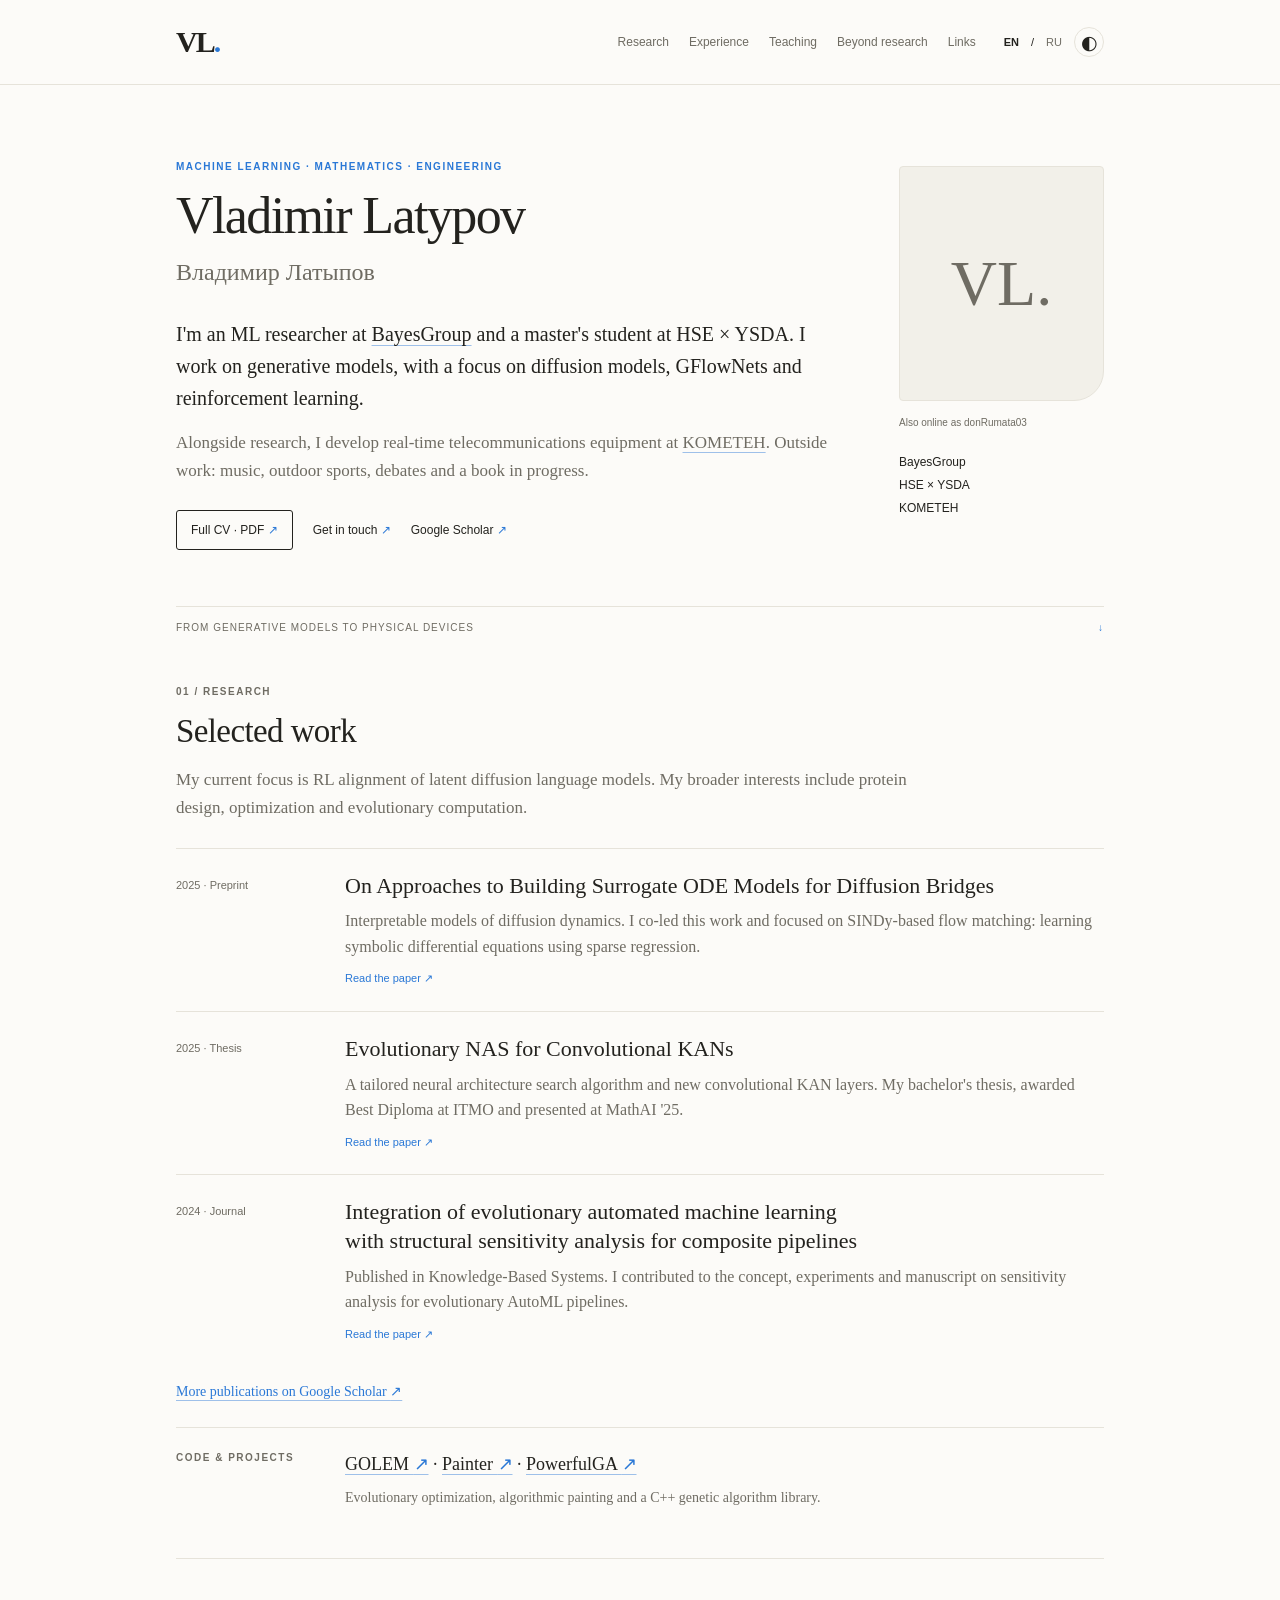
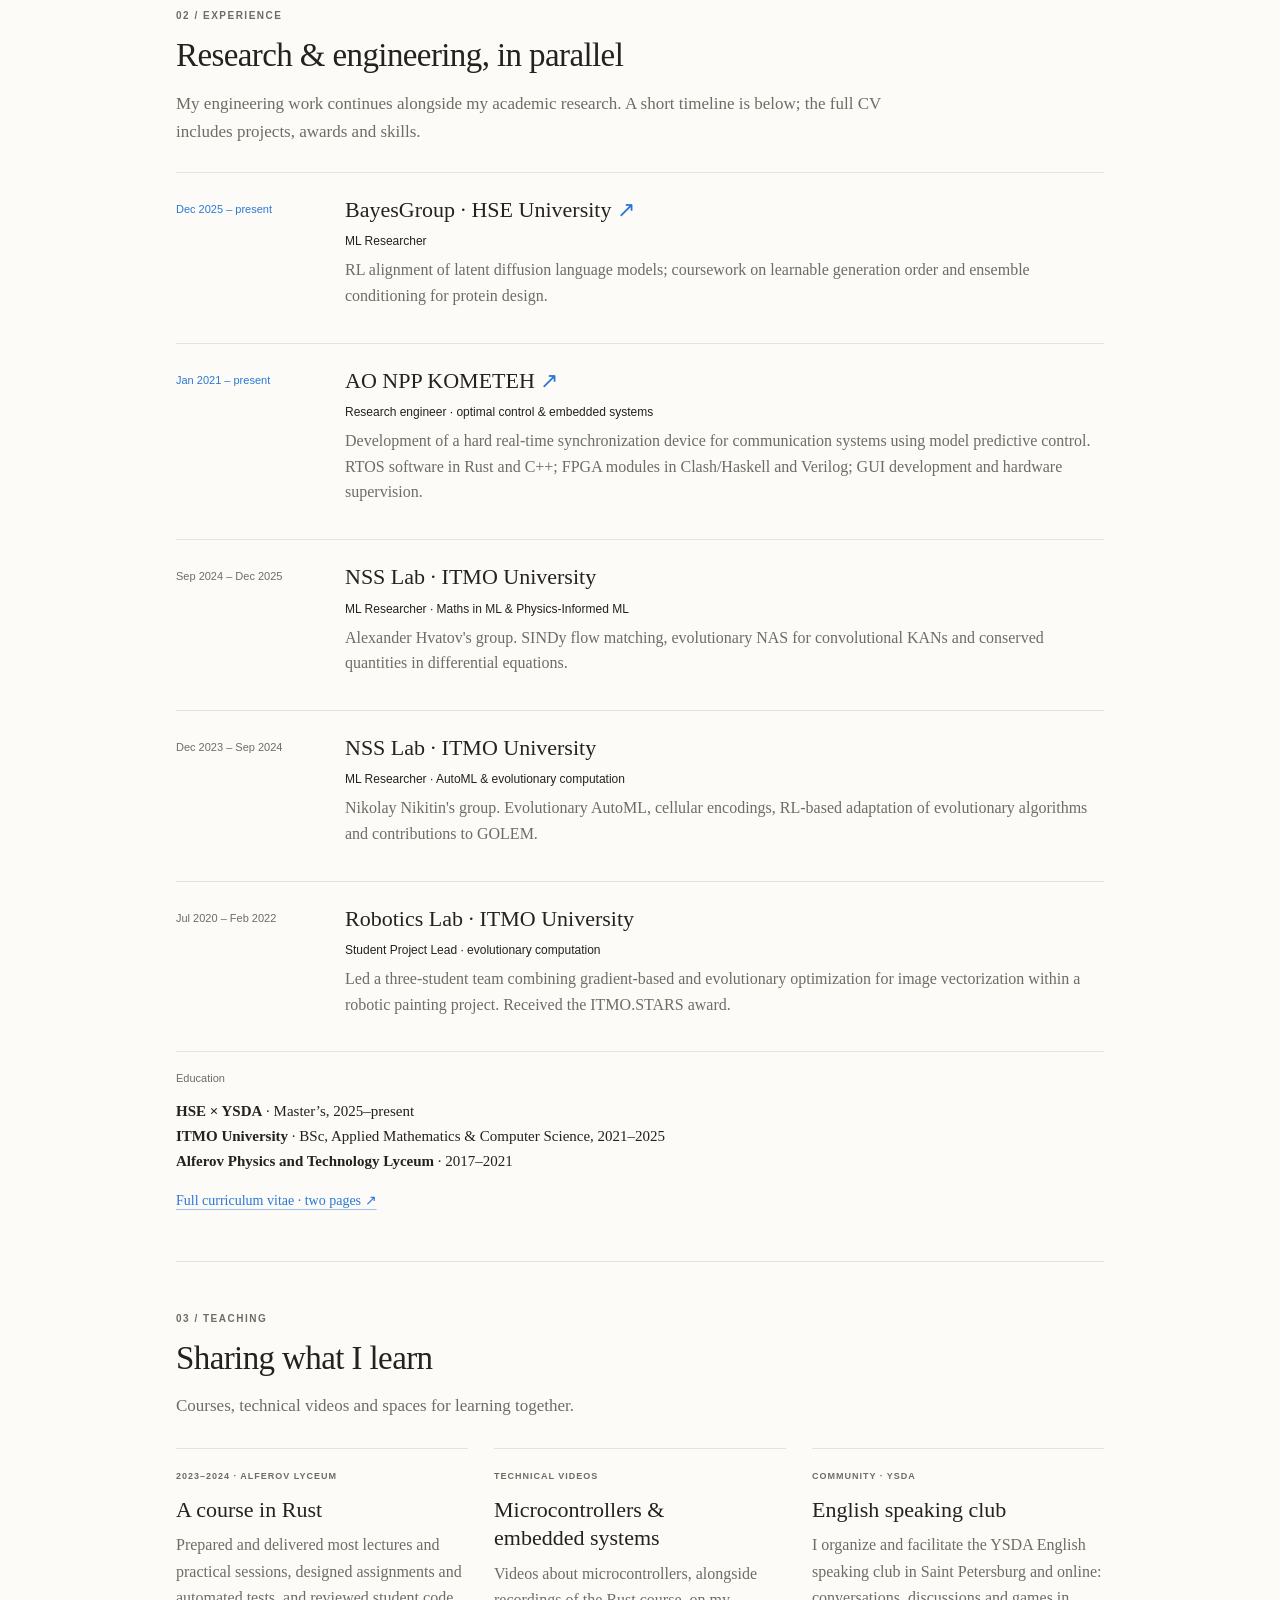
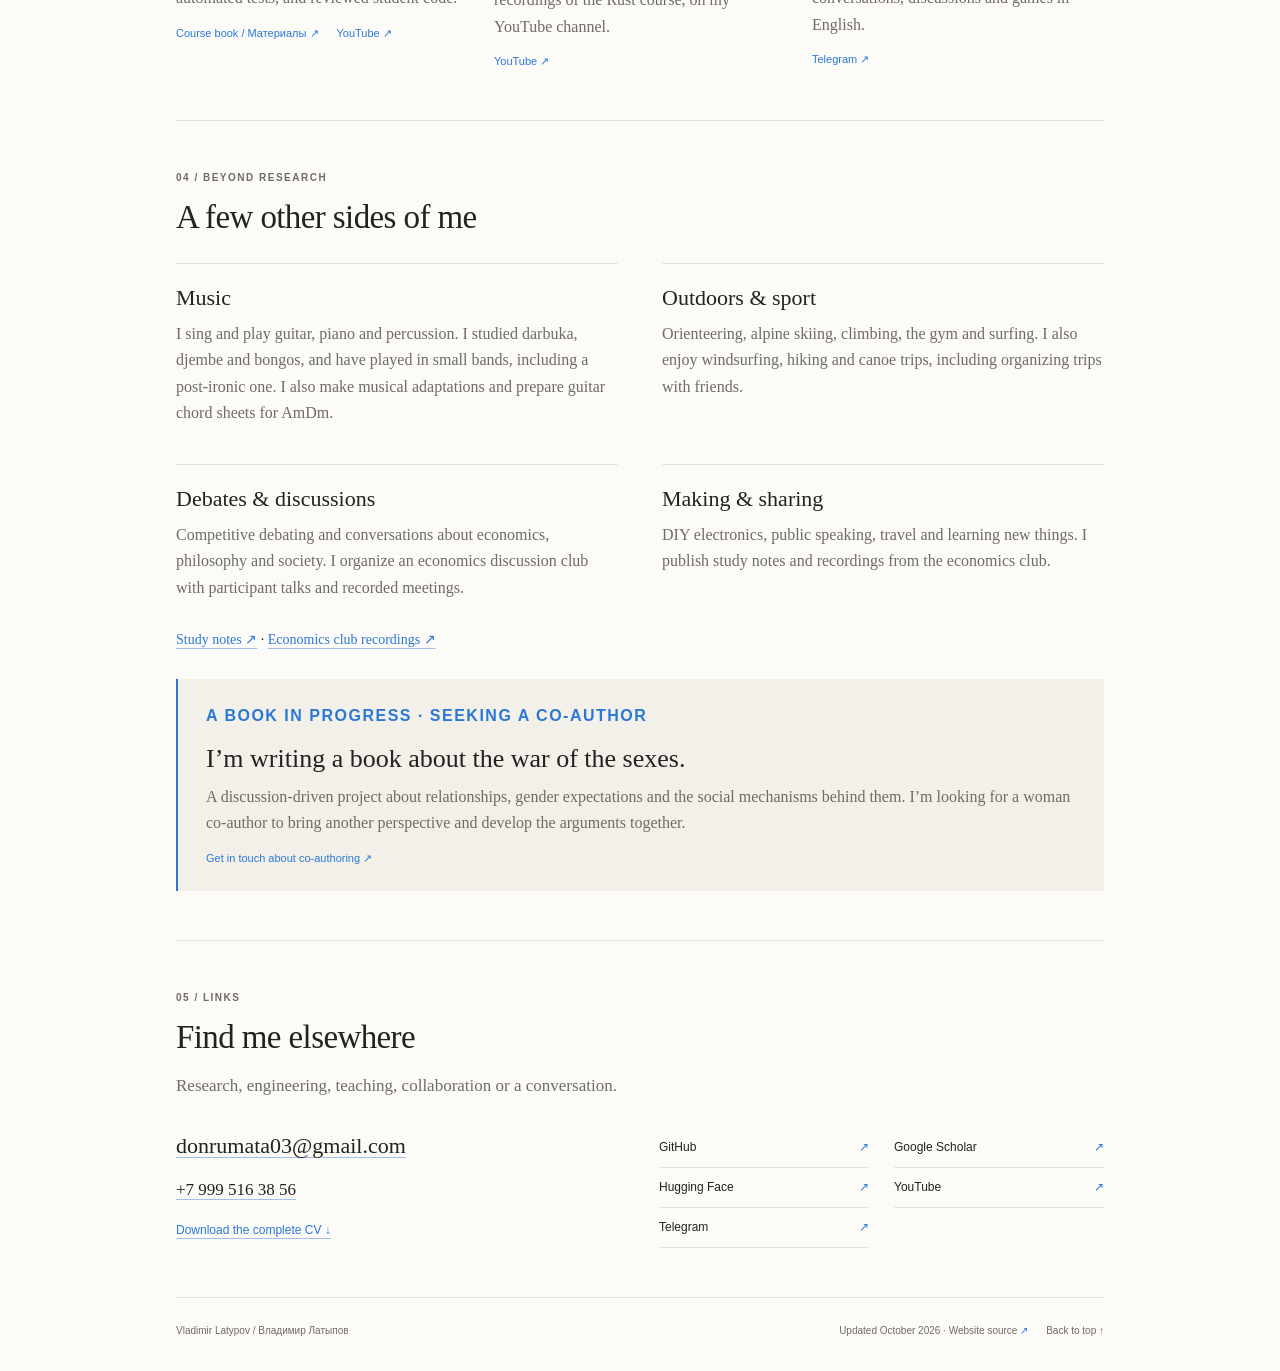
==== index.html @ 9f6dcaa6 "Build first bilingual personal website with original CV" ====
<!doctype html>
<html lang="en"><head><meta charset="utf-8"><meta name="viewport" content="width=device-width,initial-scale=1"><meta name="color-scheme" content="light dark"><meta name="theme-color" content="#fcfbf8"><title>Vladimir Latypov · Владимир Латыпов | Research &amp; Engineering</title><meta name="description" content="Vladimir Latypov / Владимир Латыпов. ML researcher at BayesGroup, HSE × YSDA master’s student and research engineer at KOMETEH. Research, CV, teaching and personal projects."><meta name="author" content="Vladimir Latypov / Владимир Латыпов"><meta name="robots" content="index,follow,max-image-preview:large"><link rel="canonical" href="https://donrumata03.github.io/"><link rel="alternate" hreflang="en" href="https://donrumata03.github.io/"><link rel="alternate" hreflang="ru" href="https://donrumata03.github.io/ru/"><link rel="alternate" hreflang="x-default" href="https://donrumata03.github.io/"><meta property="og:type" content="profile"><meta property="og:title" content="Vladimir Latypov · Владимир Латыпов | Research &amp; Engineering"><meta property="og:description" content="Vladimir Latypov / Владимир Латыпов. ML researcher at BayesGroup, HSE × YSDA master’s student and research engineer at KOMETEH. Research, CV, teaching and personal projects."><meta property="og:url" content="https://donrumata03.github.io/"><meta property="og:image" content="https://avatars.githubusercontent.com/u/49616375?v=4"><meta property="og:image:alt" content="Vladimir Latypov"><meta name="twitter:card" content="summary"><link rel="icon" href="./assets/favicon.svg" type="image/svg+xml"><link rel="stylesheet" href="./assets/style.css"><script src="./assets/theme.js"></script><script type="application/ld+json">{"@context": "https://schema.org", "@type": "ProfilePage", "url": "https://donrumata03.github.io/", "inLanguage": "en", "mainEntity": {"@type": "Person", "@id": "https://donrumata03.github.io/#person", "name": "Vladimir Latypov", "alternateName": ["Владимир Латыпов", "Латыпов Владимир", "donRumata03"], "url": "https://donrumata03.github.io/", "image": "https://avatars.githubusercontent.com/u/49616375?v=4", "email": "mailto:donrumata03@gmail.com", "telephone": "+79995163856", "sameAs": ["https://github.com/donRumata03", "https://scholar.google.com/citations?user=0nONe0sAAAAJ", "https://huggingface.co/donRumata03", "https://www.youtube.com/@donrumata5299", "https://t.me/donRumata03"]}}</script></head><body>
<a class="skip" href="#main">Skip to content</a><header class="header"><div class="shell header-inner"><a class="brand" href="#about" aria-label="Vladimir Latypov">VL<span>.</span></a><nav aria-label="Main navigation"><a href="#research">Research</a><a href="#experience">Experience</a><a href="#teaching">Teaching</a><a href="#beyond">Beyond research</a><a href="#contact">Links</a></nav><div class="settings"><a href="./" lang="en" hreflang="en" aria-current="page">EN</a><span>/</span><a href="./ru/" lang="ru" hreflang="ru" >RU</a><button class="theme-toggle" type="button" aria-label="Toggle dark mode" aria-pressed="false" hidden>◐</button></div></div></header><main id="main" class="shell">
<section class="hero" id="about"><div><p class="eyebrow">Machine learning · mathematics · engineering</p><h1>Vladimir Latypov</h1><p class="alt-name" lang="ru">Владимир Латыпов</p><p class="lead">I'm an ML researcher at <a href='https://bayesgroup.org/'>BayesGroup</a> and a master's student at HSE × YSDA. I work on generative models, with a focus on diffusion models, GFlowNets and reinforcement learning.</p><p class="hero-detail">Alongside research, I develop real-time telecommunications equipment at <a href='https://kometeh.ru/'>KOMETEH</a>. Outside work: music, outdoor sports, debates and a book in progress.</p><div class="hero-links"><a class="button" href="./assets/vladimir-latypov-cv.pdf" type="application/pdf">Full CV · PDF <span class="arrow">↗</span></a><a href="mailto:donrumata03@gmail.com">Get in touch <span class="arrow" aria-hidden="true">↗</span></a><a href="https://scholar.google.com/citations?user=0nONe0sAAAAJ">Google Scholar <span class="arrow" aria-hidden="true">↗</span></a></div></div><aside class="hero-aside"><figure class="portrait-frame"><span class="portrait-fallback" aria-hidden="true">VL.</span><img class="portrait" src="https://avatars.githubusercontent.com/u/49616375?v=4" alt="Vladimir Latypov" width="205" height="235" fetchpriority="high" referrerpolicy="no-referrer"></figure><p class="caption">Also online as donRumata03</p><p class="affiliations"><a href="https://bayesgroup.org/">BayesGroup</a><br><a href="https://www.hse.ru/en/">HSE</a> × <a href="https://dataschool.yandex.com/">YSDA</a><br><a href="https://kometeh.ru/">KOMETEH</a></p></aside></section><div class="bridge"><span>From generative models to physical devices</span><span class="arrow">↓</span></div>
<section class="section" id="research" aria-labelledby="research-heading"><p class="eyebrow">01 / Research</p><h2 id="research-heading">Selected work</h2><p class="section-intro">My current focus is RL alignment of latent diffusion language models. My broader interests include protein design, optimization and evolutionary computation.</p><article class="work"><div class="meta">2025 · Preprint</div><div><h3><a href="https://arxiv.org/abs/2512.12671">On Approaches to Building Surrogate ODE Models for Diffusion Bridges</a></h3><p>Interpretable models of diffusion dynamics. I co-led this work and focused on SINDy-based flow matching: learning symbolic differential equations using sparse regression.</p><div class="links"><a href="https://arxiv.org/abs/2512.12671">Read the paper <span class="arrow" aria-hidden="true">↗</span></a></div></div></article><article class="work"><div class="meta">2025 · Thesis</div><div><h3><a href="https://openreview.net/forum?id=Kg1CLjJsO0">Evolutionary NAS for Convolutional KANs</a></h3><p>A tailored neural architecture search algorithm and new convolutional KAN layers. My bachelor&#x27;s thesis, awarded Best Diploma at ITMO and presented at MathAI &#x27;25.</p><div class="links"><a href="https://openreview.net/forum?id=Kg1CLjJsO0">Read the paper <span class="arrow" aria-hidden="true">↗</span></a></div></div></article><article class="work"><div class="meta">2024 · Journal</div><div><h3><a href="https://doi.org/10.1016/j.knosys.2024.112363">Integration of evolutionary automated machine learning with structural sensitivity analysis for composite pipelines</a></h3><p>Published in Knowledge-Based Systems. I contributed to the concept, experiments and manuscript on sensitivity analysis for evolutionary AutoML pipelines.</p><div class="links"><a href="https://doi.org/10.1016/j.knosys.2024.112363">Read the paper <span class="arrow" aria-hidden="true">↗</span></a></div></div></article><p class="outro"><a href="https://scholar.google.com/citations?user=0nONe0sAAAAJ">More publications on Google Scholar <span class="arrow" aria-hidden="true">↗</span></a></p><div class="project-strip"><span class="eyebrow">Code & projects</span><div><a href="https://github.com/aimclub/GOLEM">GOLEM <span class="arrow" aria-hidden="true">↗</span></a> · <a href="https://github.com/donRumata03/Painter">Painter <span class="arrow" aria-hidden="true">↗</span></a> · <a href="https://github.com/donRumata03/PowerfulGA">PowerfulGA <span class="arrow" aria-hidden="true">↗</span></a><p>Evolutionary optimization, algorithmic painting and a C++ genetic algorithm library.</p></div></div></section><section class="section" id="experience" aria-labelledby="experience-heading"><p class="eyebrow">02 / Experience</p><h2 id="experience-heading">Research & engineering, in parallel</h2><p class="section-intro">My engineering work continues alongside my academic research. A short timeline is below; the full CV includes projects, awards and skills.</p><article class="job"><div class="meta current">Dec 2025 – present</div><div><h3><a href="https://bayesgroup.org/">BayesGroup · HSE University <span class="arrow" aria-hidden="true">↗</span></a></h3><p class="role">ML Researcher</p><p>RL alignment of latent diffusion language models; coursework on learnable generation order and ensemble conditioning for protein design.</p></div></article><article class="job"><div class="meta current">Jan 2021 – present</div><div><h3><a href="https://kometeh.ru/">AO NPP KOMETEH <span class="arrow" aria-hidden="true">↗</span></a></h3><p class="role">Research engineer · optimal control &amp; embedded systems</p><p>Development of a hard real-time synchronization device for communication systems using model predictive control. RTOS software in Rust and C++; FPGA modules in Clash/Haskell and Verilog; GUI development and hardware supervision.</p></div></article><article class="job"><div class="meta ">Sep 2024 – Dec 2025</div><div><h3>NSS Lab · ITMO University</h3><p class="role">ML Researcher · Maths in ML &amp; Physics-Informed ML</p><p>Alexander Hvatov&#x27;s group. SINDy flow matching, evolutionary NAS for convolutional KANs and conserved quantities in differential equations.</p></div></article><article class="job"><div class="meta ">Dec 2023 – Sep 2024</div><div><h3>NSS Lab · ITMO University</h3><p class="role">ML Researcher · AutoML &amp; evolutionary computation</p><p>Nikolay Nikitin&#x27;s group. Evolutionary AutoML, cellular encodings, RL-based adaptation of evolutionary algorithms and contributions to GOLEM.</p></div></article><article class="job"><div class="meta ">Jul 2020 – Feb 2022</div><div><h3>Robotics Lab · ITMO University</h3><p class="role">Student Project Lead · evolutionary computation</p><p>Led a three-student team combining gradient-based and evolutionary optimization for image vectorization within a robotic painting project. Received the ITMO.STARS award.</p></div></article><div class="education"><h3>Education</h3><p><strong>HSE × YSDA</strong> · Master’s, 2025–present<br><strong>ITMO University</strong> · BSc, Applied Mathematics & Computer Science, 2021–2025<br><strong>Alferov Physics and Technology Lyceum</strong> · 2017–2021</p></div><p class="outro"><a href="./assets/vladimir-latypov-cv.pdf">Full curriculum vitae · two pages <span class="arrow" aria-hidden="true">↗</span></a></p></section><section class="section" id="teaching" aria-labelledby="teaching-heading"><p class="eyebrow">03 / Teaching</p><h2 id="teaching-heading">Sharing what I learn</h2><p class="section-intro">Courses, technical videos and spaces for learning together.</p><div class="grid-three"><article class="card"><p class="eyebrow">2023–2024 · Alferov Lyceum</p><h3>A course in Rust</h3><p>Prepared and delivered most lectures and practical sessions, designed assignments and automated tests, and reviewed student code.</p><div class="links"><a href="https://pts-rust-course.github.io/rust-course-book/">Course book / Материалы <span class="arrow" aria-hidden="true">↗</span></a><a href="https://www.youtube.com/playlist?list=PLMdakVOACD9Ww337BXmG7AkozZalW0W--">YouTube <span class="arrow" aria-hidden="true">↗</span></a></div></article><article class="card"><p class="eyebrow">Technical videos</p><h3>Microcontrollers &amp; embedded systems</h3><p>Videos about microcontrollers, alongside recordings of the Rust course, on my YouTube channel.</p><div class="links"><a href="https://www.youtube.com/@donrumata5299">YouTube <span class="arrow" aria-hidden="true">↗</span></a></div></article><article class="card"><p class="eyebrow">Community · YSDA</p><h3>English speaking club</h3><p>I organize and facilitate the YSDA English speaking club in Saint Petersburg and online: conversations, discussions and games in English.</p><div class="links"><a href="https://t.me/donRumata03">Telegram <span class="arrow" aria-hidden="true">↗</span></a></div></article></div></section><section class="section" id="beyond" aria-labelledby="beyond-heading"><p class="eyebrow">04 / Beyond research</p><h2 id="beyond-heading">A few other sides of me</h2><div class="grid-two"><article class="card"><h3>Music</h3><p>I sing and play guitar, piano and percussion. I studied darbuka, djembe and bongos, and have played in small bands, including a post-ironic one. I also make musical adaptations and prepare guitar chord sheets for AmDm.</p></article><article class="card"><h3>Outdoors & sport</h3><p>Orienteering, alpine skiing, climbing, the gym and surfing. I also enjoy windsurfing, hiking and canoe trips, including organizing trips with friends.</p></article><article class="card"><h3>Debates & discussions</h3><p>Competitive debating and conversations about economics, philosophy and society. I organize an economics discussion club with participant talks and recorded meetings.</p></article><article class="card"><h3>Making & sharing</h3><p>DIY electronics, public speaking, travel and learning new things. I publish study notes and recordings from the economics club.</p></article></div><p class="outro"><a href="https://github.com/donRumata03/Conspects">Study notes <span class="arrow" aria-hidden="true">↗</span></a> · <a href="https://www.youtube.com/playlist?list=PLMdakVOACD9XE3PzWCs-CRNVUCjx3BdiG">Economics club recordings <span class="arrow" aria-hidden="true">↗</span></a></p><article class="book"><p class="eyebrow">A book in progress · seeking a co-author</p><h3>I’m writing a book about the war of the sexes.</h3><p>A discussion-driven project about relationships, gender expectations and the social mechanisms behind them. I’m looking for a woman co-author to bring another perspective and develop the arguments together.</p><div class="links"><a href="mailto:donrumata03@gmail.com?subject=Book%20co-authorship">Get in touch about co-authoring <span class="arrow" aria-hidden="true">↗</span></a></div></article></section><section class="section" id="contact" aria-labelledby="contact-heading"><p class="eyebrow">05 / Links</p><h2 id="contact-heading">Find me elsewhere</h2><p class="section-intro">Research, engineering, teaching, collaboration or a conversation.</p><div class="contact-layout"><div class="contact-direct"><a class="email" href="mailto:donrumata03@gmail.com">donrumata03@gmail.com</a><a href="tel:+79995163856">+7 999 516 38 56</a><a href="./assets/vladimir-latypov-cv.pdf" download="Vladimir-Latypov-CV.pdf">Download the complete CV ↓</a></div><div class="profiles"><a href="https://github.com/donRumata03">GitHub <span class="arrow" aria-hidden="true">↗</span></a><a href="https://scholar.google.com/citations?user=0nONe0sAAAAJ">Google Scholar <span class="arrow" aria-hidden="true">↗</span></a><a href="https://huggingface.co/donRumata03">Hugging Face <span class="arrow" aria-hidden="true">↗</span></a><a href="https://www.youtube.com/@donrumata5299">YouTube <span class="arrow" aria-hidden="true">↗</span></a><a href="https://t.me/donRumata03">Telegram <span class="arrow" aria-hidden="true">↗</span></a></div></div></section></main><footer class="shell footer"><span>Vladimir Latypov / Владимир Латыпов</span><span>Updated October 2026 · <a href="https://github.com/donRumata03/donRumata03.github.io">Website source <span class="arrow" aria-hidden="true">↗</span></a></span><a href="#about">Back to top ↑</a></footer><script src="./assets/site.js" defer></script></body></html>
---- assets/style.css ----
:root{color-scheme:light;--bg:#fcfbf8;--ink:#23221e;--muted:#6f6c63;--rule:#e6e3da;--link:#2a78d6;--wash:#f2f0e9;--serif:Charter,"Bitstream Charter","Sitka Text",Cambria,Georgia,serif;--sans:-apple-system,BlinkMacSystemFont,"Segoe UI",Roboto,Helvetica,Arial,sans-serif}:root[data-theme=dark]{color-scheme:dark;--bg:#191813;--ink:#e7e4dc;--muted:#aaa69b;--rule:#38362e;--link:#79ade8;--wash:#23221b}@media(prefers-color-scheme:dark){:root:not([data-theme=light]){color-scheme:dark;--bg:#191813;--ink:#e7e4dc;--muted:#aaa69b;--rule:#38362e;--link:#79ade8;--wash:#23221b}}*{box-sizing:border-box}html{scroll-behavior:smooth;scroll-padding-top:24px;-webkit-text-size-adjust:100%}body{margin:0;background:var(--bg);color:var(--ink);font:18px/1.65 var(--serif)}a{color:inherit;text-decoration-color:color-mix(in srgb,var(--link) 45%,transparent);text-underline-offset:4px;text-decoration-thickness:1px}a:hover{color:var(--link)}a:focus-visible,button:focus-visible{outline:2px solid var(--link);outline-offset:5px}.shell{max-width:1000px;padding-inline:36px;margin:auto}.header{border-bottom:1px solid var(--rule)}.header-inner{display:flex;align-items:center;gap:28px;min-height:84px}.brand{text-decoration:none;font-size:30px;font-weight:700;letter-spacing:-2px}.brand span{color:var(--link)}nav{display:flex;gap:20px;margin-left:auto;flex-wrap:wrap}nav a{font:12px/1.5 var(--sans);text-decoration:none;color:var(--muted)}.settings{display:flex;align-items:center;gap:12px;font:11px var(--sans)}.settings a{text-decoration:none;padding:8px 0;color:var(--muted)}.settings [aria-current=page]{font-weight:700;color:var(--ink)}.theme-toggle{width:30px;height:30px;border:1px solid var(--rule);border-radius:50%;background:none;color:var(--ink);font-size:19px;cursor:pointer}.hero{display:grid;grid-template-columns:1fr 205px;gap:58px;padding:74px 0 56px}.eyebrow{font:10px/1.6 var(--sans);font-weight:600;text-transform:uppercase;letter-spacing:1.5px;color:var(--muted);margin:0 0 12px}.hero .eyebrow{color:var(--link)}h1,h2,h3{font-weight:500;text-wrap:balance}h1{font-size:52px;line-height:1.12;letter-spacing:-1.6px;margin:0 0 8px}.alt-name{font-size:24px;color:var(--muted);margin:0 0 25px}.lead{font-size:20px;line-height:1.6;margin:0 0 15px}.hero-detail{font-size:17px;color:var(--muted);margin:0}.hero-links{display:flex;gap:20px;flex-wrap:wrap;align-items:center;margin-top:25px;font:12px/1.5 var(--sans)}.hero-links a{text-decoration:none}.hero-links .button{padding:10px 14px;border:1px solid var(--ink);border-radius:3px}.arrow{color:var(--link)}.portrait-frame{width:205px;height:235px;background:var(--wash);position:relative;border:1px solid var(--rule);border-radius:4px 4px 30px 4px;overflow:hidden;margin:7px 0 14px}.portrait-fallback{position:absolute;inset:0;display:grid;place-items:center;font-size:64px;color:var(--muted)}.portrait{position:relative;display:block;width:100%;height:100%;object-fit:cover}.caption{font:10px/1.6 var(--sans);color:var(--muted);margin:0 0 20px}.affiliations{font:12px/1.9 var(--sans);margin:0}.affiliations a{text-decoration:none}.bridge{border-top:1px solid var(--rule);display:flex;justify-content:space-between;padding-top:13px;font:10px/1.5 var(--sans);text-transform:uppercase;letter-spacing:1px;color:var(--muted)}.section{padding:49px 0;border-bottom:1px solid var(--rule)}h2{font-size:33px;line-height:1.2;letter-spacing:-.6px;margin:0 0 14px}.section-intro{color:var(--muted);font-size:17px;margin:0 0 26px;max-width:750px}.work,.job{display:grid;grid-template-columns:145px 1fr;gap:24px;padding:23px 0;border-top:1px solid var(--rule)}.meta{font:11px/1.7 var(--sans);color:var(--muted);padding-top:4px}.current{color:var(--link)}h3{font-size:22px;line-height:1.3;margin:0 0 8px}.work h3 a,.job h3 a{text-decoration:none}.work p,.job p{font-size:16px;color:var(--muted);line-height:1.6;margin:0 0 11px}.job .role{font:12px/1.5 var(--sans);color:var(--ink);margin:2px 0 7px}.links{display:flex;gap:18px;flex-wrap:wrap;font:11px/1.6 var(--sans)}.links a{color:var(--link);text-decoration:none}.outro{font-size:14px;margin:14px 0 0}.outro a{color:var(--link)}.project-strip{display:grid;grid-template-columns:145px 1fr;gap:24px;border-top:1px solid var(--rule);padding-top:22px;margin-top:24px}.project-strip p{font-size:14px;color:var(--muted);margin:6px 0 0}.education{border-top:1px solid var(--rule);padding-top:20px;font-size:15px}.education h3{font:11px var(--sans);color:var(--muted)}.grid-three{display:grid;grid-template-columns:repeat(3,minmax(0,1fr));gap:26px;margin-top:28px}.card{border-top:1px solid var(--rule);padding-top:20px}.card .eyebrow{font-size:9px;letter-spacing:1px}.card p:not(.eyebrow){font-size:16px;color:var(--muted);margin:0 0 13px}.grid-two{display:grid;grid-template-columns:1fr 1fr;gap:25px 44px;margin-top:26px}.book{margin-top:28px;border-left:2px solid var(--link);background:var(--wash);padding:24px 28px}.book .eyebrow{color:var(--link)}.book h3{font-size:26px}.book p{font-size:16px;color:var(--muted);margin:0 0 13px}.contact-layout{display:grid;grid-template-columns:1fr 1fr;gap:38px;margin-top:28px}.contact-direct{display:flex;flex-direction:column;align-items:flex-start;gap:12px;font-size:17px}.contact-direct .email{font-size:22px;overflow-wrap:anywhere}.contact-direct a:last-child{font:12px/1.6 var(--sans);color:var(--link);margin-top:5px}.profiles{display:grid;grid-template-columns:1fr 1fr;gap:0 25px}.profiles a{font:12px/1.6 var(--sans);text-decoration:none;border-bottom:1px solid var(--rule);padding:10px 0;display:flex;justify-content:space-between;gap:10px}.footer{font:10px/1.7 var(--sans);color:var(--muted);display:flex;gap:18px;flex-wrap:wrap;padding-block:24px 32px}.footer span:nth-child(2){margin-left:auto}.footer a{text-decoration:none}.skip{position:absolute;top:-100px;left:20px;background:var(--bg);padding:10px 15px}.skip:focus{top:10px;z-index:10}@media(max-width:820px){.hero{gap:30px;grid-template-columns:1fr 170px}h1{font-size:44px}.portrait-frame{width:170px;height:210px}nav{gap:14px}.header-inner{gap:20px}.work,.job,.project-strip{grid-template-columns:120px 1fr;gap:20px}}@media(max-width:650px){.shell{padding-inline:24px}.header-inner{flex-wrap:wrap;padding-block:14px;gap:9px 20px}.settings{margin-left:auto;order:1}nav{order:2;flex-basis:100%;margin:0;gap:15px}nav a{font-size:11px}.hero{padding-top:40px;grid-template-columns:1fr 125px;gap:24px}h1{font-size:38px}.alt-name{font-size:21px}.hero .eyebrow{font-size:9px}.portrait-frame{width:125px;height:160px}.lead{font-size:18px}.hero-detail{font-size:16px}.section{padding:38px 0}.grid-three{grid-template-columns:1fr;gap:24px}.work,.job{grid-template-columns:95px 1fr;gap:18px}.work h3{font-size:21px}.project-strip{grid-template-columns:95px 1fr}.contact-layout{gap:24px}.contact-direct .email{font-size:19px}.footer span:nth-child(2){margin-left:0}}@media(max-width:450px){.shell{padding-inline:20px}.hero{display:flex;flex-direction:column;gap:25px;padding:34px 0}h1{font-size:40px}.alt-name{font-size:23px}.hero-aside{display:grid;grid-template-columns:96px 1fr;gap:0 20px;align-items:center}.portrait-frame{width:96px;height:112px;grid-row:1/3;margin:0;border-radius:3px 3px 18px 3px}.caption{margin:0;align-self:end;padding-bottom:8px}.affiliations{align-self:start}.affiliations br{display:none}.affiliations a{margin-right:6px;display:inline-block}.portrait-fallback{font-size:43px}nav{gap:12px}nav a{font-size:10px}.hero-links{gap:15px;font-size:11px}.bridge{font-size:9px;letter-spacing:.3px}h2{font-size:29px}.section-intro{font-size:16px}.work,.job,.project-strip{grid-template-columns:1fr;gap:8px}.meta{padding:0}.work h3{font-size:22px}.grid-two,.contact-layout{grid-template-columns:1fr}.grid-two{gap:24px}.book{padding:20px}.book h3{font-size:24px}.contact-direct .email{font-size:22px}.footer{display:block}.footer span{display:block;margin-bottom:6px}}@media(prefers-reduced-motion:reduce){html{scroll-behavior:auto}}@media print{.header,.skip,.hero-links,.theme-toggle{display:none!important}.shell{padding:0;max-width:none}.hero{padding-top:0}.section{padding-block:20px}.work,.job,.card,.book{break-inside:avoid}:root{--bg:#fff;--ink:#000;--muted:#444;--rule:#ccc;--link:#000;--wash:#fff}a{text-decoration:none}}
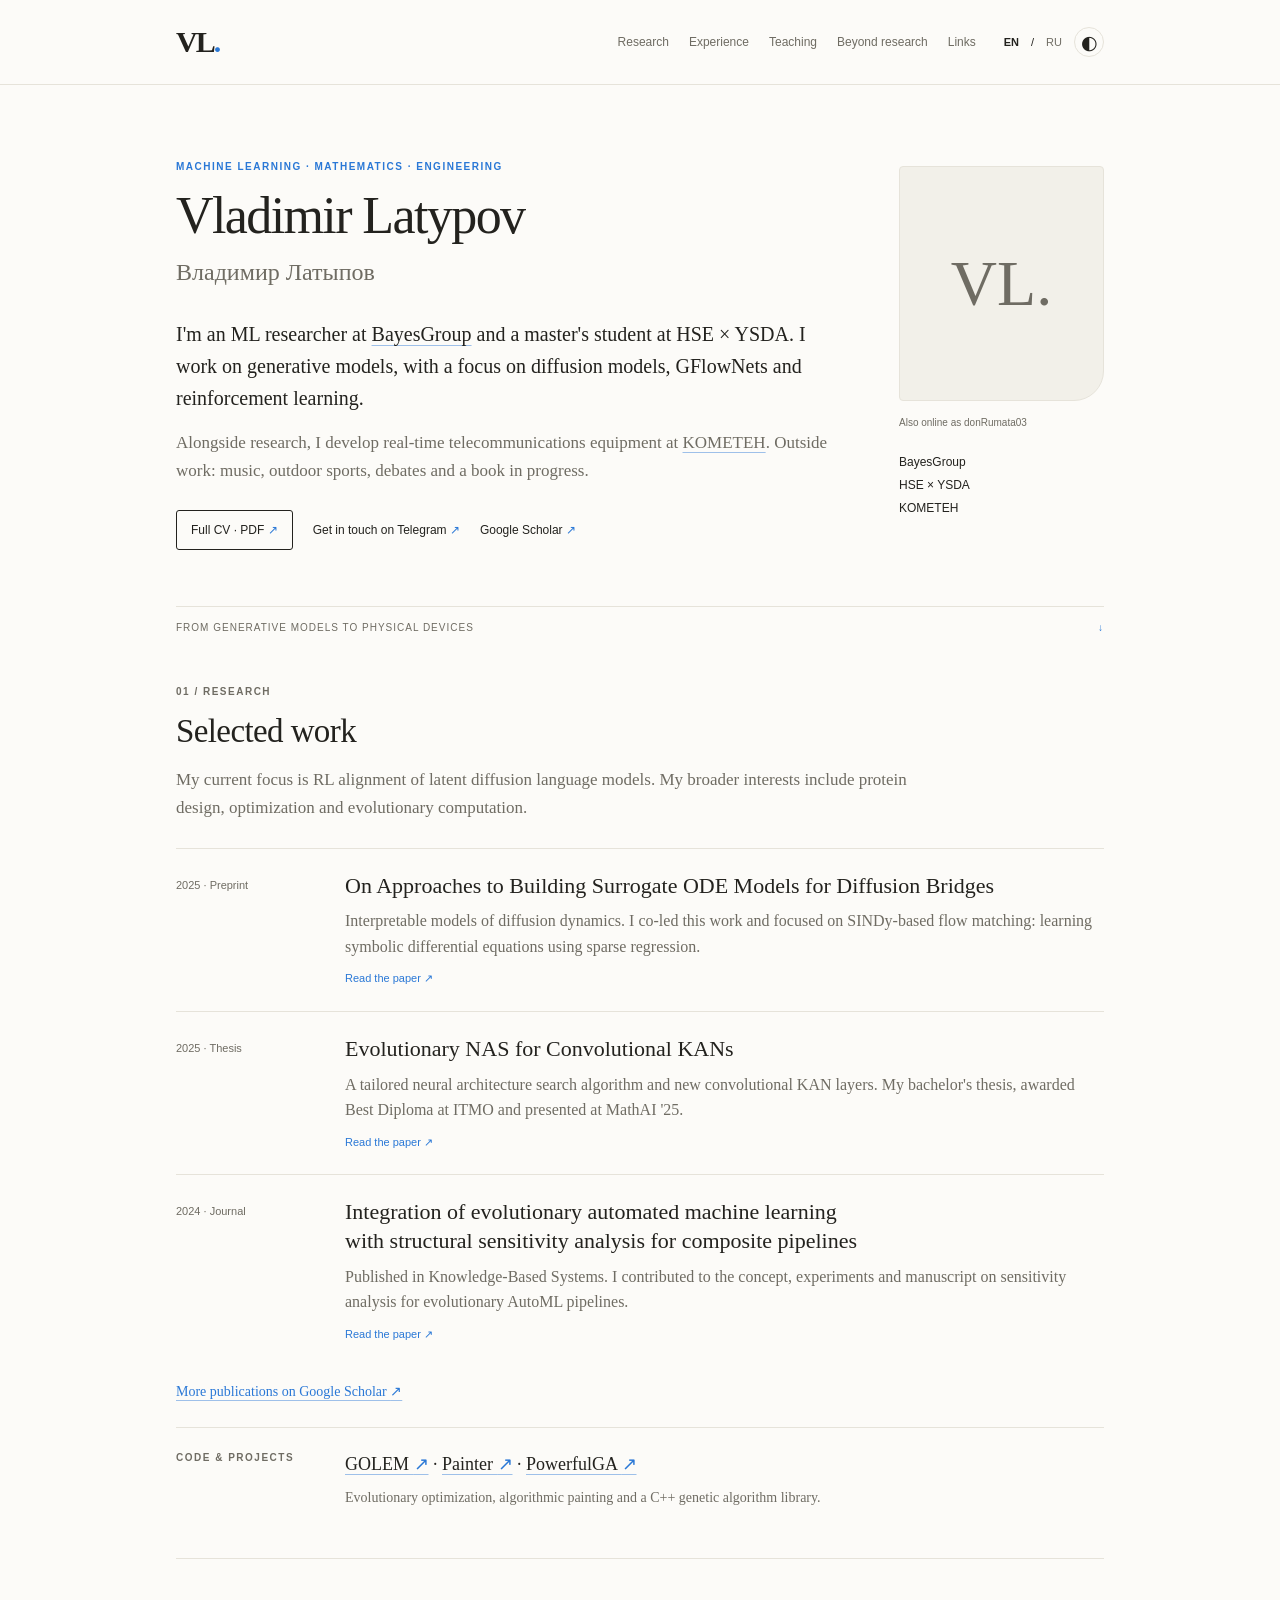
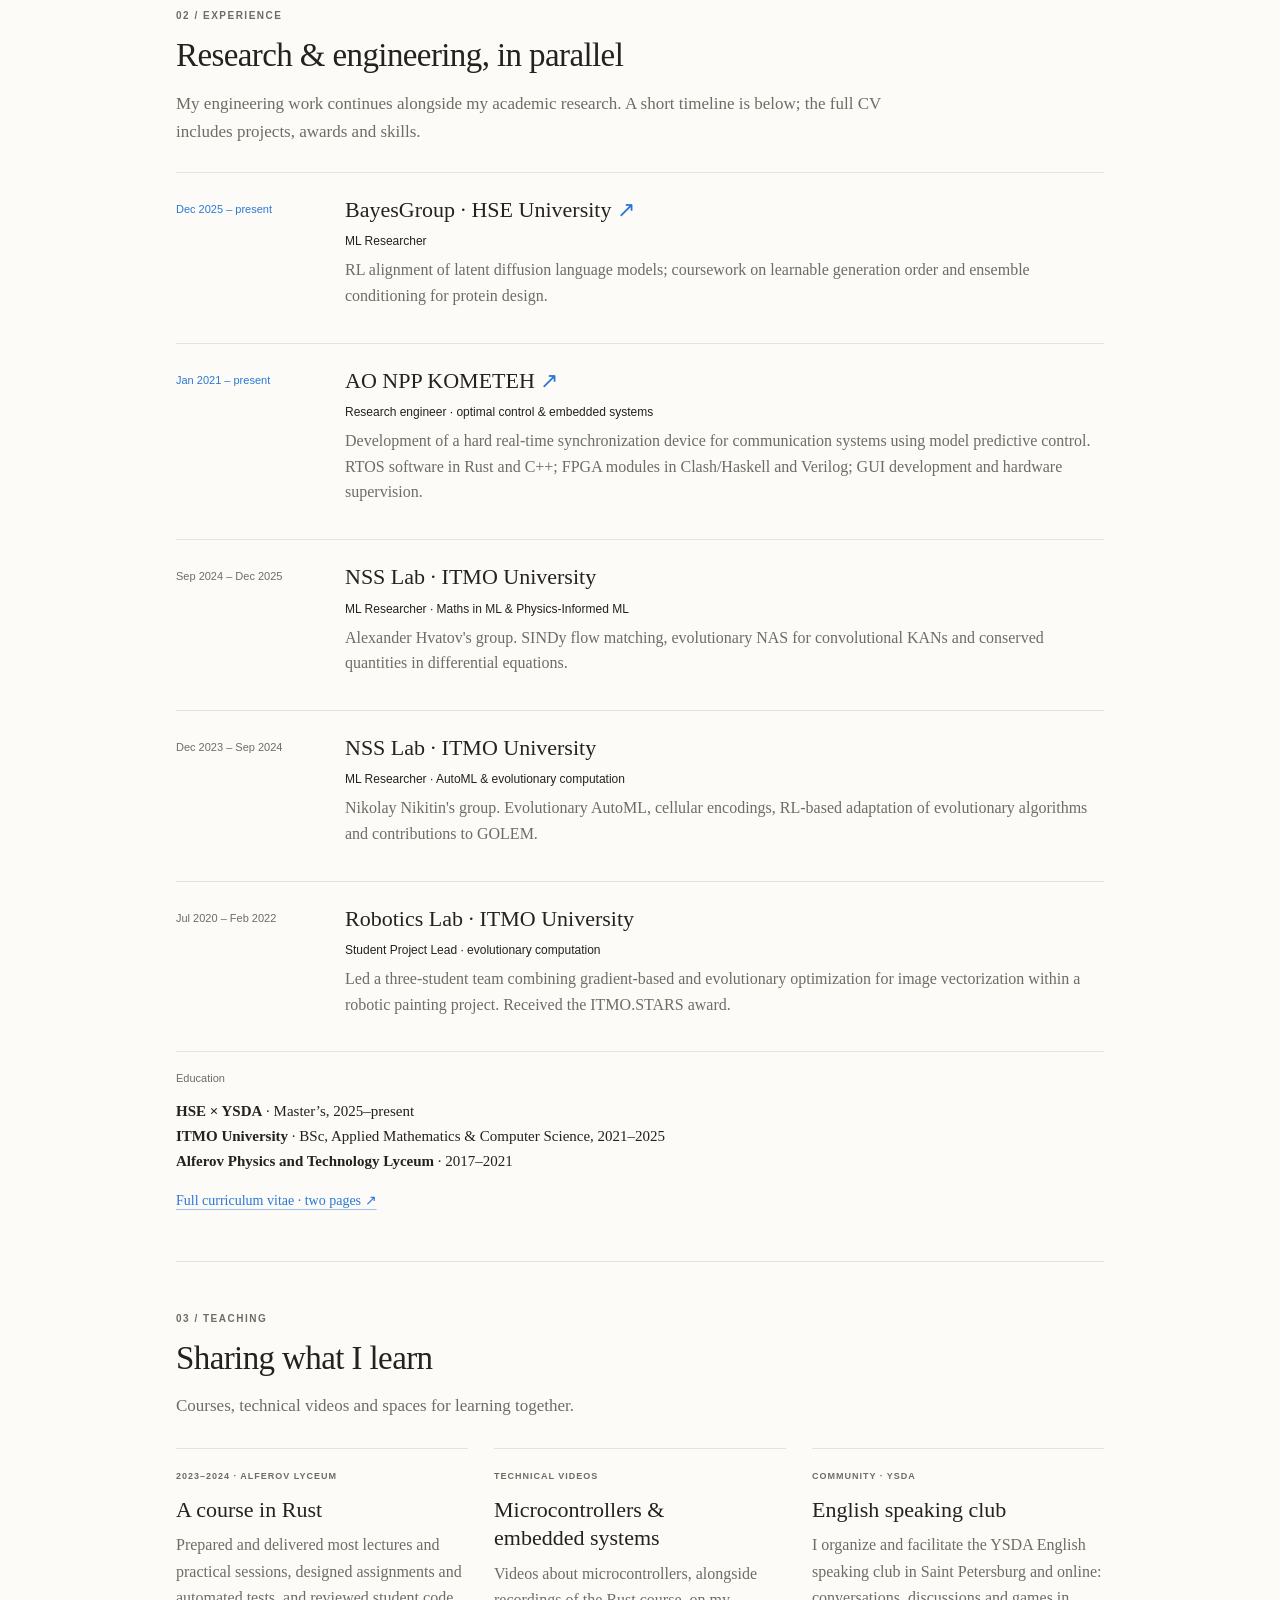
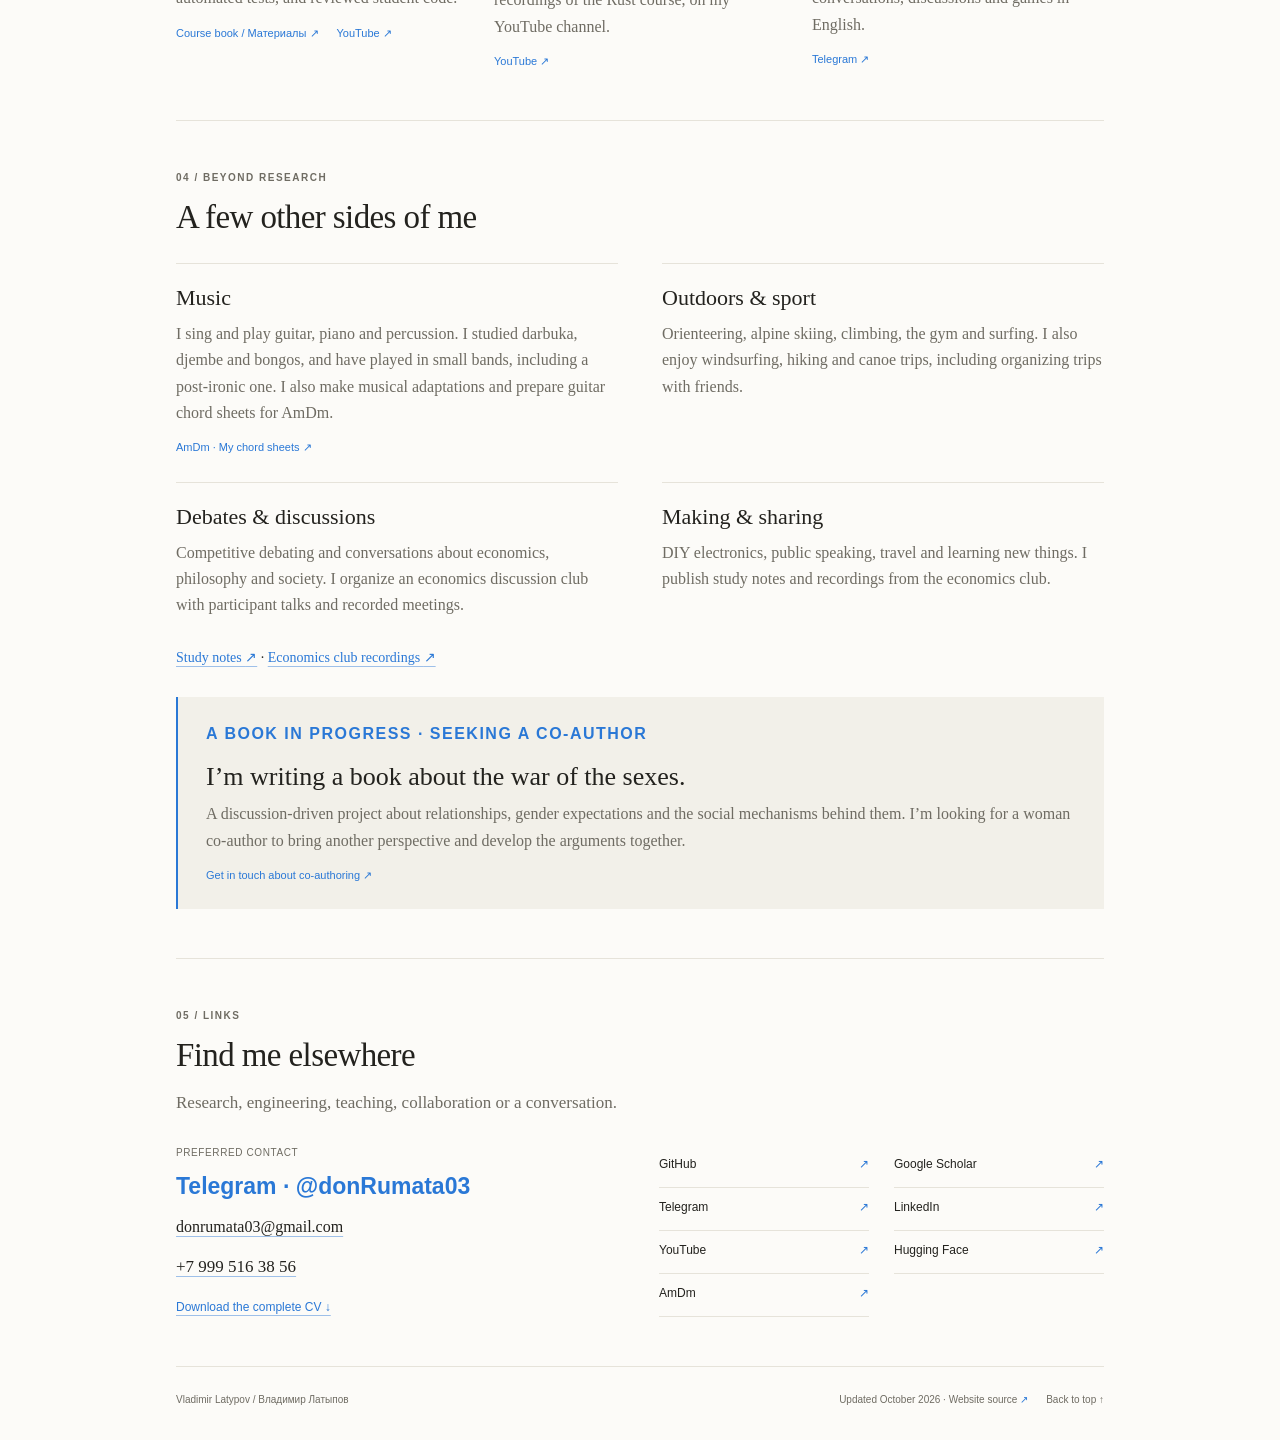
==== commit 93c70819: "Regenerate site after localization and contact update" ====
--- a/index.html
+++ b/index.html
@@ -1,5 +1,5 @@
 <!doctype html>
-<html lang="en"><head><meta charset="utf-8"><meta name="viewport" content="width=device-width,initial-scale=1"><meta name="color-scheme" content="light dark"><meta name="theme-color" content="#fcfbf8"><title>Vladimir Latypov · Владимир Латыпов | Research &amp; Engineering</title><meta name="description" content="Vladimir Latypov / Владимир Латыпов. ML researcher at BayesGroup, HSE × YSDA master’s student and research engineer at KOMETEH. Research, CV, teaching and personal projects."><meta name="author" content="Vladimir Latypov / Владимир Латыпов"><meta name="robots" content="index,follow,max-image-preview:large"><link rel="canonical" href="https://donrumata03.github.io/"><link rel="alternate" hreflang="en" href="https://donrumata03.github.io/"><link rel="alternate" hreflang="ru" href="https://donrumata03.github.io/ru/"><link rel="alternate" hreflang="x-default" href="https://donrumata03.github.io/"><meta property="og:type" content="profile"><meta property="og:title" content="Vladimir Latypov · Владимир Латыпов | Research &amp; Engineering"><meta property="og:description" content="Vladimir Latypov / Владимир Латыпов. ML researcher at BayesGroup, HSE × YSDA master’s student and research engineer at KOMETEH. Research, CV, teaching and personal projects."><meta property="og:url" content="https://donrumata03.github.io/"><meta property="og:image" content="https://avatars.githubusercontent.com/u/49616375?v=4"><meta property="og:image:alt" content="Vladimir Latypov"><meta name="twitter:card" content="summary"><link rel="icon" href="./assets/favicon.svg" type="image/svg+xml"><link rel="stylesheet" href="./assets/style.css"><script src="./assets/theme.js"></script><script type="application/ld+json">{"@context": "https://schema.org", "@type": "ProfilePage", "url": "https://donrumata03.github.io/", "inLanguage": "en", "mainEntity": {"@type": "Person", "@id": "https://donrumata03.github.io/#person", "name": "Vladimir Latypov", "alternateName": ["Владимир Латыпов", "Латыпов Владимир", "donRumata03"], "url": "https://donrumata03.github.io/", "image": "https://avatars.githubusercontent.com/u/49616375?v=4", "email": "mailto:donrumata03@gmail.com", "telephone": "+79995163856", "sameAs": ["https://github.com/donRumata03", "https://scholar.google.com/citations?user=0nONe0sAAAAJ", "https://huggingface.co/donRumata03", "https://www.youtube.com/@donrumata5299", "https://t.me/donRumata03"]}}</script></head><body>
+<html lang="en"><head><meta charset="utf-8"><meta name="viewport" content="width=device-width,initial-scale=1"><meta name="color-scheme" content="light dark"><meta name="theme-color" content="#fcfbf8"><title>Vladimir Latypov · Владимир Латыпов | Research &amp; Engineering</title><meta name="description" content="Vladimir Latypov / Владимир Латыпов. ML researcher at BayesGroup, HSE × YSDA master’s student and research engineer at KOMETEH. Research, CV, teaching and personal projects."><meta name="author" content="Vladimir Latypov / Владимир Латыпов"><meta name="robots" content="index,follow,max-image-preview:large"><link rel="canonical" href="https://donrumata03.github.io/"><link rel="alternate" hreflang="en" href="https://donrumata03.github.io/"><link rel="alternate" hreflang="ru" href="https://donrumata03.github.io/ru/"><link rel="alternate" hreflang="x-default" href="https://donrumata03.github.io/"><meta property="og:type" content="profile"><meta property="og:title" content="Vladimir Latypov · Владимир Латыпов | Research &amp; Engineering"><meta property="og:description" content="Vladimir Latypov / Владимир Латыпов. ML researcher at BayesGroup, HSE × YSDA master’s student and research engineer at KOMETEH. Research, CV, teaching and personal projects."><meta property="og:url" content="https://donrumata03.github.io/"><meta property="og:image" content="https://avatars.githubusercontent.com/u/49616375?v=4"><meta property="og:image:alt" content="Vladimir Latypov"><meta name="twitter:card" content="summary"><link rel="icon" href="./assets/favicon.svg" type="image/svg+xml"><link rel="stylesheet" href="./assets/style.css"><script src="./assets/theme.js"></script><script type="application/ld+json">{"@context": "https://schema.org", "@type": "ProfilePage", "url": "https://donrumata03.github.io/", "inLanguage": "en", "mainEntity": {"@type": "Person", "@id": "https://donrumata03.github.io/#person", "name": "Vladimir Latypov", "alternateName": ["Владимир Латыпов", "Латыпов Владимир", "donRumata03"], "url": "https://donrumata03.github.io/", "image": "https://avatars.githubusercontent.com/u/49616375?v=4", "email": "mailto:donrumata03@gmail.com", "telephone": "+79995163856", "contactPoint": {"@type": "ContactPoint", "contactType": "preferred contact", "url": "https://t.me/donRumata03"}, "sameAs": ["https://github.com/donRumata03", "https://scholar.google.com/citations?user=0nONe0sAAAAJ", "https://t.me/donRumata03", "https://www.linkedin.com/in/don-rumata-558842353/", "https://www.youtube.com/@donrumata5299", "https://huggingface.co/donRumata03", "https://amdm.ru/users/donRumata03/songs/"]}}</script></head><body>
 <a class="skip" href="#main">Skip to content</a><header class="header"><div class="shell header-inner"><a class="brand" href="#about" aria-label="Vladimir Latypov">VL<span>.</span></a><nav aria-label="Main navigation"><a href="#research">Research</a><a href="#experience">Experience</a><a href="#teaching">Teaching</a><a href="#beyond">Beyond research</a><a href="#contact">Links</a></nav><div class="settings"><a href="./" lang="en" hreflang="en" aria-current="page">EN</a><span>/</span><a href="./ru/" lang="ru" hreflang="ru" >RU</a><button class="theme-toggle" type="button" aria-label="Toggle dark mode" aria-pressed="false" hidden>◐</button></div></div></header><main id="main" class="shell">
-<section class="hero" id="about"><div><p class="eyebrow">Machine learning · mathematics · engineering</p><h1>Vladimir Latypov</h1><p class="alt-name" lang="ru">Владимир Латыпов</p><p class="lead">I'm an ML researcher at <a href='https://bayesgroup.org/'>BayesGroup</a> and a master's student at HSE × YSDA. I work on generative models, with a focus on diffusion models, GFlowNets and reinforcement learning.</p><p class="hero-detail">Alongside research, I develop real-time telecommunications equipment at <a href='https://kometeh.ru/'>KOMETEH</a>. Outside work: music, outdoor sports, debates and a book in progress.</p><div class="hero-links"><a class="button" href="./assets/vladimir-latypov-cv.pdf" type="application/pdf">Full CV · PDF <span class="arrow">↗</span></a><a href="mailto:donrumata03@gmail.com">Get in touch <span class="arrow" aria-hidden="true">↗</span></a><a href="https://scholar.google.com/citations?user=0nONe0sAAAAJ">Google Scholar <span class="arrow" aria-hidden="true">↗</span></a></div></div><aside class="hero-aside"><figure class="portrait-frame"><span class="portrait-fallback" aria-hidden="true">VL.</span><img class="portrait" src="https://avatars.githubusercontent.com/u/49616375?v=4" alt="Vladimir Latypov" width="205" height="235" fetchpriority="high" referrerpolicy="no-referrer"></figure><p class="caption">Also online as donRumata03</p><p class="affiliations"><a href="https://bayesgroup.org/">BayesGroup</a><br><a href="https://www.hse.ru/en/">HSE</a> × <a href="https://dataschool.yandex.com/">YSDA</a><br><a href="https://kometeh.ru/">KOMETEH</a></p></aside></section><div class="bridge"><span>From generative models to physical devices</span><span class="arrow">↓</span></div>
-<section class="section" id="research" aria-labelledby="research-heading"><p class="eyebrow">01 / Research</p><h2 id="research-heading">Selected work</h2><p class="section-intro">My current focus is RL alignment of latent diffusion language models. My broader interests include protein design, optimization and evolutionary computation.</p><article class="work"><div class="meta">2025 · Preprint</div><div><h3><a href="https://arxiv.org/abs/2512.12671">On Approaches to Building Surrogate ODE Models for Diffusion Bridges</a></h3><p>Interpretable models of diffusion dynamics. I co-led this work and focused on SINDy-based flow matching: learning symbolic differential equations using sparse regression.</p><div class="links"><a href="https://arxiv.org/abs/2512.12671">Read the paper <span class="arrow" aria-hidden="true">↗</span></a></div></div></article><article class="work"><div class="meta">2025 · Thesis</div><div><h3><a href="https://openreview.net/forum?id=Kg1CLjJsO0">Evolutionary NAS for Convolutional KANs</a></h3><p>A tailored neural architecture search algorithm and new convolutional KAN layers. My bachelor&#x27;s thesis, awarded Best Diploma at ITMO and presented at MathAI &#x27;25.</p><div class="links"><a href="https://openreview.net/forum?id=Kg1CLjJsO0">Read the paper <span class="arrow" aria-hidden="true">↗</span></a></div></div></article><article class="work"><div class="meta">2024 · Journal</div><div><h3><a href="https://doi.org/10.1016/j.knosys.2024.112363">Integration of evolutionary automated machine learning with structural sensitivity analysis for composite pipelines</a></h3><p>Published in Knowledge-Based Systems. I contributed to the concept, experiments and manuscript on sensitivity analysis for evolutionary AutoML pipelines.</p><div class="links"><a href="https://doi.org/10.1016/j.knosys.2024.112363">Read the paper <span class="arrow" aria-hidden="true">↗</span></a></div></div></article><p class="outro"><a href="https://scholar.google.com/citations?user=0nONe0sAAAAJ">More publications on Google Scholar <span class="arrow" aria-hidden="true">↗</span></a></p><div class="project-strip"><span class="eyebrow">Code & projects</span><div><a href="https://github.com/aimclub/GOLEM">GOLEM <span class="arrow" aria-hidden="true">↗</span></a> · <a href="https://github.com/donRumata03/Painter">Painter <span class="arrow" aria-hidden="true">↗</span></a> · <a href="https://github.com/donRumata03/PowerfulGA">PowerfulGA <span class="arrow" aria-hidden="true">↗</span></a><p>Evolutionary optimization, algorithmic painting and a C++ genetic algorithm library.</p></div></div></section><section class="section" id="experience" aria-labelledby="experience-heading"><p class="eyebrow">02 / Experience</p><h2 id="experience-heading">Research & engineering, in parallel</h2><p class="section-intro">My engineering work continues alongside my academic research. A short timeline is below; the full CV includes projects, awards and skills.</p><article class="job"><div class="meta current">Dec 2025 – present</div><div><h3><a href="https://bayesgroup.org/">BayesGroup · HSE University <span class="arrow" aria-hidden="true">↗</span></a></h3><p class="role">ML Researcher</p><p>RL alignment of latent diffusion language models; coursework on learnable generation order and ensemble conditioning for protein design.</p></div></article><article class="job"><div class="meta current">Jan 2021 – present</div><div><h3><a href="https://kometeh.ru/">AO NPP KOMETEH <span class="arrow" aria-hidden="true">↗</span></a></h3><p class="role">Research engineer · optimal control &amp; embedded systems</p><p>Development of a hard real-time synchronization device for communication systems using model predictive control. RTOS software in Rust and C++; FPGA modules in Clash/Haskell and Verilog; GUI development and hardware supervision.</p></div></article><article class="job"><div class="meta ">Sep 2024 – Dec 2025</div><div><h3>NSS Lab · ITMO University</h3><p class="role">ML Researcher · Maths in ML &amp; Physics-Informed ML</p><p>Alexander Hvatov&#x27;s group. SINDy flow matching, evolutionary NAS for convolutional KANs and conserved quantities in differential equations.</p></div></article><article class="job"><div class="meta ">Dec 2023 – Sep 2024</div><div><h3>NSS Lab · ITMO University</h3><p class="role">ML Researcher · AutoML &amp; evolutionary computation</p><p>Nikolay Nikitin&#x27;s group. Evolutionary AutoML, cellular encodings, RL-based adaptation of evolutionary algorithms and contributions to GOLEM.</p></div></article><article class="job"><div class="meta ">Jul 2020 – Feb 2022</div><div><h3>Robotics Lab · ITMO University</h3><p class="role">Student Project Lead · evolutionary computation</p><p>Led a three-student team combining gradient-based and evolutionary optimization for image vectorization within a robotic painting project. Received the ITMO.STARS award.</p></div></article><div class="education"><h3>Education</h3><p><strong>HSE × YSDA</strong> · Master’s, 2025–present<br><strong>ITMO University</strong> · BSc, Applied Mathematics & Computer Science, 2021–2025<br><strong>Alferov Physics and Technology Lyceum</strong> · 2017–2021</p></div><p class="outro"><a href="./assets/vladimir-latypov-cv.pdf">Full curriculum vitae · two pages <span class="arrow" aria-hidden="true">↗</span></a></p></section><section class="section" id="teaching" aria-labelledby="teaching-heading"><p class="eyebrow">03 / Teaching</p><h2 id="teaching-heading">Sharing what I learn</h2><p class="section-intro">Courses, technical videos and spaces for learning together.</p><div class="grid-three"><article class="card"><p class="eyebrow">2023–2024 · Alferov Lyceum</p><h3>A course in Rust</h3><p>Prepared and delivered most lectures and practical sessions, designed assignments and automated tests, and reviewed student code.</p><div class="links"><a href="https://pts-rust-course.github.io/rust-course-book/">Course book / Материалы <span class="arrow" aria-hidden="true">↗</span></a><a href="https://www.youtube.com/playlist?list=PLMdakVOACD9Ww337BXmG7AkozZalW0W--">YouTube <span class="arrow" aria-hidden="true">↗</span></a></div></article><article class="card"><p class="eyebrow">Technical videos</p><h3>Microcontrollers &amp; embedded systems</h3><p>Videos about microcontrollers, alongside recordings of the Rust course, on my YouTube channel.</p><div class="links"><a href="https://www.youtube.com/@donrumata5299">YouTube <span class="arrow" aria-hidden="true">↗</span></a></div></article><article class="card"><p class="eyebrow">Community · YSDA</p><h3>English speaking club</h3><p>I organize and facilitate the YSDA English speaking club in Saint Petersburg and online: conversations, discussions and games in English.</p><div class="links"><a href="https://t.me/donRumata03">Telegram <span class="arrow" aria-hidden="true">↗</span></a></div></article></div></section><section class="section" id="beyond" aria-labelledby="beyond-heading"><p class="eyebrow">04 / Beyond research</p><h2 id="beyond-heading">A few other sides of me</h2><div class="grid-two"><article class="card"><h3>Music</h3><p>I sing and play guitar, piano and percussion. I studied darbuka, djembe and bongos, and have played in small bands, including a post-ironic one. I also make musical adaptations and prepare guitar chord sheets for AmDm.</p></article><article class="card"><h3>Outdoors & sport</h3><p>Orienteering, alpine skiing, climbing, the gym and surfing. I also enjoy windsurfing, hiking and canoe trips, including organizing trips with friends.</p></article><article class="card"><h3>Debates & discussions</h3><p>Competitive debating and conversations about economics, philosophy and society. I organize an economics discussion club with participant talks and recorded meetings.</p></article><article class="card"><h3>Making & sharing</h3><p>DIY electronics, public speaking, travel and learning new things. I publish study notes and recordings from the economics club.</p></article></div><p class="outro"><a href="https://github.com/donRumata03/Conspects">Study notes <span class="arrow" aria-hidden="true">↗</span></a> · <a href="https://www.youtube.com/playlist?list=PLMdakVOACD9XE3PzWCs-CRNVUCjx3BdiG">Economics club recordings <span class="arrow" aria-hidden="true">↗</span></a></p><article class="book"><p class="eyebrow">A book in progress · seeking a co-author</p><h3>I’m writing a book about the war of the sexes.</h3><p>A discussion-driven project about relationships, gender expectations and the social mechanisms behind them. I’m looking for a woman co-author to bring another perspective and develop the arguments together.</p><div class="links"><a href="mailto:donrumata03@gmail.com?subject=Book%20co-authorship">Get in touch about co-authoring <span class="arrow" aria-hidden="true">↗</span></a></div></article></section><section class="section" id="contact" aria-labelledby="contact-heading"><p class="eyebrow">05 / Links</p><h2 id="contact-heading">Find me elsewhere</h2><p class="section-intro">Research, engineering, teaching, collaboration or a conversation.</p><div class="contact-layout"><div class="contact-direct"><a class="email" href="mailto:donrumata03@gmail.com">donrumata03@gmail.com</a><a href="tel:+79995163856">+7 999 516 38 56</a><a href="./assets/vladimir-latypov-cv.pdf" download="Vladimir-Latypov-CV.pdf">Download the complete CV ↓</a></div><div class="profiles"><a href="https://github.com/donRumata03">GitHub <span class="arrow" aria-hidden="true">↗</span></a><a href="https://scholar.google.com/citations?user=0nONe0sAAAAJ">Google Scholar <span class="arrow" aria-hidden="true">↗</span></a><a href="https://huggingface.co/donRumata03">Hugging Face <span class="arrow" aria-hidden="true">↗</span></a><a href="https://www.youtube.com/@donrumata5299">YouTube <span class="arrow" aria-hidden="true">↗</span></a><a href="https://t.me/donRumata03">Telegram <span class="arrow" aria-hidden="true">↗</span></a></div></div></section></main><footer class="shell footer"><span>Vladimir Latypov / Владимир Латыпов</span><span>Updated October 2026 · <a href="https://github.com/donRumata03/donRumata03.github.io">Website source <span class="arrow" aria-hidden="true">↗</span></a></span><a href="#about">Back to top ↑</a></footer><script src="./assets/site.js" defer></script></body></html>+<section class="hero" id="about"><div><p class="eyebrow">Machine learning · mathematics · engineering</p><h1>Vladimir Latypov</h1><p class="alt-name" lang="ru">Владимир Латыпов</p><p class="lead">I'm an ML researcher at <a href='https://bayesgroup.org/'>BayesGroup</a> and a master's student at HSE × YSDA. I work on generative models, with a focus on diffusion models, GFlowNets and reinforcement learning.</p><p class="hero-detail">Alongside research, I develop real-time telecommunications equipment at <a href='https://kometeh.ru/'>KOMETEH</a>. Outside work: music, outdoor sports, debates and a book in progress.</p><div class="hero-links"><a class="button" href="./assets/vladimir-latypov-cv.pdf" type="application/pdf">Full CV · PDF <span class="arrow">↗</span></a><a href="https://t.me/donRumata03">Get in touch on Telegram <span class="arrow" aria-hidden="true">↗</span></a><a href="https://scholar.google.com/citations?user=0nONe0sAAAAJ">Google Scholar <span class="arrow" aria-hidden="true">↗</span></a></div></div><aside class="hero-aside"><figure class="portrait-frame"><span class="portrait-fallback" aria-hidden="true">VL.</span><img class="portrait" src="https://avatars.githubusercontent.com/u/49616375?v=4" alt="Vladimir Latypov" width="205" height="235" fetchpriority="high" referrerpolicy="no-referrer"></figure><p class="caption">Also online as donRumata03</p><p class="affiliations"><a href="https://bayesgroup.org/">BayesGroup</a><br><a href="https://www.hse.ru/en/">HSE</a> × <a href="https://dataschool.yandex.com/">YSDA</a><br><a href="https://kometeh.ru/">KOMETEH</a></p></aside></section><div class="bridge"><span>From generative models to physical devices</span><span class="arrow">↓</span></div>
+<section class="section" id="research" aria-labelledby="research-heading"><p class="eyebrow">01 / Research</p><h2 id="research-heading">Selected work</h2><p class="section-intro">My current focus is RL alignment of latent diffusion language models. My broader interests include protein design, optimization and evolutionary computation.</p><article class="work"><div class="meta">2025 · Preprint</div><div><h3><a href="https://arxiv.org/abs/2512.12671">On Approaches to Building Surrogate ODE Models for Diffusion Bridges</a></h3><p>Interpretable models of diffusion dynamics. I co-led this work and focused on SINDy-based flow matching: learning symbolic differential equations using sparse regression.</p><div class="links"><a href="https://arxiv.org/abs/2512.12671">Read the paper <span class="arrow" aria-hidden="true">↗</span></a></div></div></article><article class="work"><div class="meta">2025 · Thesis</div><div><h3><a href="https://openreview.net/forum?id=Kg1CLjJsO0">Evolutionary NAS for Convolutional KANs</a></h3><p>A tailored neural architecture search algorithm and new convolutional KAN layers. My bachelor&#x27;s thesis, awarded Best Diploma at ITMO and presented at MathAI &#x27;25.</p><div class="links"><a href="https://openreview.net/forum?id=Kg1CLjJsO0">Read the paper <span class="arrow" aria-hidden="true">↗</span></a></div></div></article><article class="work"><div class="meta">2024 · Journal</div><div><h3><a href="https://doi.org/10.1016/j.knosys.2024.112363">Integration of evolutionary automated machine learning with structural sensitivity analysis for composite pipelines</a></h3><p>Published in Knowledge-Based Systems. I contributed to the concept, experiments and manuscript on sensitivity analysis for evolutionary AutoML pipelines.</p><div class="links"><a href="https://doi.org/10.1016/j.knosys.2024.112363">Read the paper <span class="arrow" aria-hidden="true">↗</span></a></div></div></article><p class="outro"><a href="https://scholar.google.com/citations?user=0nONe0sAAAAJ">More publications on Google Scholar <span class="arrow" aria-hidden="true">↗</span></a></p><div class="project-strip"><span class="eyebrow">Code & projects</span><div><a href="https://github.com/aimclub/GOLEM">GOLEM <span class="arrow" aria-hidden="true">↗</span></a> · <a href="https://github.com/donRumata03/Painter">Painter <span class="arrow" aria-hidden="true">↗</span></a> · <a href="https://github.com/donRumata03/PowerfulGA">PowerfulGA <span class="arrow" aria-hidden="true">↗</span></a><p>Evolutionary optimization, algorithmic painting and a C++ genetic algorithm library.</p></div></div></section><section class="section" id="experience" aria-labelledby="experience-heading"><p class="eyebrow">02 / Experience</p><h2 id="experience-heading">Research & engineering, in parallel</h2><p class="section-intro">My engineering work continues alongside my academic research. A short timeline is below; the full CV includes projects, awards and skills.</p><article class="job"><div class="meta current">Dec 2025 – present</div><div><h3><a href="https://bayesgroup.org/">BayesGroup · HSE University <span class="arrow" aria-hidden="true">↗</span></a></h3><p class="role">ML Researcher</p><p>RL alignment of latent diffusion language models; coursework on learnable generation order and ensemble conditioning for protein design.</p></div></article><article class="job"><div class="meta current">Jan 2021 – present</div><div><h3><a href="https://kometeh.ru/">AO NPP KOMETEH <span class="arrow" aria-hidden="true">↗</span></a></h3><p class="role">Research engineer · optimal control &amp; embedded systems</p><p>Development of a hard real-time synchronization device for communication systems using model predictive control. RTOS software in Rust and C++; FPGA modules in Clash/Haskell and Verilog; GUI development and hardware supervision.</p></div></article><article class="job"><div class="meta ">Sep 2024 – Dec 2025</div><div><h3>NSS Lab · ITMO University</h3><p class="role">ML Researcher · Maths in ML &amp; Physics-Informed ML</p><p>Alexander Hvatov&#x27;s group. SINDy flow matching, evolutionary NAS for convolutional KANs and conserved quantities in differential equations.</p></div></article><article class="job"><div class="meta ">Dec 2023 – Sep 2024</div><div><h3>NSS Lab · ITMO University</h3><p class="role">ML Researcher · AutoML &amp; evolutionary computation</p><p>Nikolay Nikitin&#x27;s group. Evolutionary AutoML, cellular encodings, RL-based adaptation of evolutionary algorithms and contributions to GOLEM.</p></div></article><article class="job"><div class="meta ">Jul 2020 – Feb 2022</div><div><h3>Robotics Lab · ITMO University</h3><p class="role">Student Project Lead · evolutionary computation</p><p>Led a three-student team combining gradient-based and evolutionary optimization for image vectorization within a robotic painting project. Received the ITMO.STARS award.</p></div></article><div class="education"><h3>Education</h3><p><strong>HSE × YSDA</strong> · Master’s, 2025–present<br><strong>ITMO University</strong> · BSc, Applied Mathematics & Computer Science, 2021–2025<br><strong>Alferov Physics and Technology Lyceum</strong> · 2017–2021</p></div><p class="outro"><a href="./assets/vladimir-latypov-cv.pdf">Full curriculum vitae · two pages <span class="arrow" aria-hidden="true">↗</span></a></p></section><section class="section" id="teaching" aria-labelledby="teaching-heading"><p class="eyebrow">03 / Teaching</p><h2 id="teaching-heading">Sharing what I learn</h2><p class="section-intro">Courses, technical videos and spaces for learning together.</p><div class="grid-three"><article class="card"><p class="eyebrow">2023–2024 · Alferov Lyceum</p><h3>A course in Rust</h3><p>Prepared and delivered most lectures and practical sessions, designed assignments and automated tests, and reviewed student code.</p><div class="links"><a href="https://pts-rust-course.github.io/rust-course-book/">Course book / Материалы <span class="arrow" aria-hidden="true">↗</span></a><a href="https://www.youtube.com/playlist?list=PLMdakVOACD9Ww337BXmG7AkozZalW0W--">YouTube <span class="arrow" aria-hidden="true">↗</span></a></div></article><article class="card"><p class="eyebrow">Technical videos</p><h3>Microcontrollers &amp; embedded systems</h3><p>Videos about microcontrollers, alongside recordings of the Rust course, on my YouTube channel.</p><div class="links"><a href="https://www.youtube.com/@donrumata5299">YouTube <span class="arrow" aria-hidden="true">↗</span></a></div></article><article class="card"><p class="eyebrow">Community · YSDA</p><h3>English speaking club</h3><p>I organize and facilitate the YSDA English speaking club in Saint Petersburg and online: conversations, discussions and games in English.</p><div class="links"><a href="https://t.me/donRumata03">Telegram <span class="arrow" aria-hidden="true">↗</span></a></div></article></div></section><section class="section" id="beyond" aria-labelledby="beyond-heading"><p class="eyebrow">04 / Beyond research</p><h2 id="beyond-heading">A few other sides of me</h2><div class="grid-two"><article class="card"><h3>Music</h3><p>I sing and play guitar, piano and percussion. I studied darbuka, djembe and bongos, and have played in small bands, including a post-ironic one. I also make musical adaptations and prepare guitar chord sheets for AmDm.</p><div class="links"><a href="https://amdm.ru/users/donRumata03/songs/">AmDm · My chord sheets <span class="arrow" aria-hidden="true">↗</span></a></div></article><article class="card"><h3>Outdoors & sport</h3><p>Orienteering, alpine skiing, climbing, the gym and surfing. I also enjoy windsurfing, hiking and canoe trips, including organizing trips with friends.</p></article><article class="card"><h3>Debates & discussions</h3><p>Competitive debating and conversations about economics, philosophy and society. I organize an economics discussion club with participant talks and recorded meetings.</p></article><article class="card"><h3>Making & sharing</h3><p>DIY electronics, public speaking, travel and learning new things. I publish study notes and recordings from the economics club.</p></article></div><p class="outro"><a href="https://github.com/donRumata03/Conspects">Study notes <span class="arrow" aria-hidden="true">↗</span></a> · <a href="https://www.youtube.com/playlist?list=PLMdakVOACD9XE3PzWCs-CRNVUCjx3BdiG">Economics club recordings <span class="arrow" aria-hidden="true">↗</span></a></p><article class="book"><p class="eyebrow">A book in progress · seeking a co-author</p><h3>I’m writing a book about the war of the sexes.</h3><p>A discussion-driven project about relationships, gender expectations and the social mechanisms behind them. I’m looking for a woman co-author to bring another perspective and develop the arguments together.</p><div class="links"><a href="https://t.me/donRumata03">Get in touch about co-authoring <span class="arrow" aria-hidden="true">↗</span></a></div></article></section><section class="section" id="contact" aria-labelledby="contact-heading"><p class="eyebrow">05 / Links</p><h2 id="contact-heading">Find me elsewhere</h2><p class="section-intro">Research, engineering, teaching, collaboration or a conversation.</p><div class="contact-layout"><div class="contact-direct"><span class="contact-hint">Preferred contact</span><a class="primary-contact" href="https://t.me/donRumata03">Telegram · @donRumata03</a><a class="email" href="mailto:donrumata03@gmail.com">donrumata03@gmail.com</a><a href="tel:+79995163856">+7 999 516 38 56</a><a href="./assets/vladimir-latypov-cv.pdf" download="Vladimir-Latypov-CV.pdf">Download the complete CV ↓</a></div><div class="profiles"><a href="https://github.com/donRumata03">GitHub <span class="arrow" aria-hidden="true">↗</span></a><a href="https://scholar.google.com/citations?user=0nONe0sAAAAJ">Google Scholar <span class="arrow" aria-hidden="true">↗</span></a><a href="https://t.me/donRumata03">Telegram <span class="arrow" aria-hidden="true">↗</span></a><a href="https://www.linkedin.com/in/don-rumata-558842353/">LinkedIn <span class="arrow" aria-hidden="true">↗</span></a><a href="https://www.youtube.com/@donrumata5299">YouTube <span class="arrow" aria-hidden="true">↗</span></a><a href="https://huggingface.co/donRumata03">Hugging Face <span class="arrow" aria-hidden="true">↗</span></a><a href="https://amdm.ru/users/donRumata03/songs/">AmDm <span class="arrow" aria-hidden="true">↗</span></a></div></div></section></main><footer class="shell footer"><span>Vladimir Latypov / Владимир Латыпов</span><span>Updated October 2026 · <a href="https://github.com/donRumata03/donRumata03.github.io">Website source <span class="arrow" aria-hidden="true">↗</span></a></span><a href="#about">Back to top ↑</a></footer><script src="./assets/site.js" defer></script></body></html>
--- a/assets/style.css
+++ b/assets/style.css
@@ -1 +1,9 @@
 :root{color-scheme:light;--bg:#fcfbf8;--ink:#23221e;--muted:#6f6c63;--rule:#e6e3da;--link:#2a78d6;--wash:#f2f0e9;--serif:Charter,"Bitstream Charter","Sitka Text",Cambria,Georgia,serif;--sans:-apple-system,BlinkMacSystemFont,"Segoe UI",Roboto,Helvetica,Arial,sans-serif}:root[data-theme=dark]{color-scheme:dark;--bg:#191813;--ink:#e7e4dc;--muted:#aaa69b;--rule:#38362e;--link:#79ade8;--wash:#23221b}@media(prefers-color-scheme:dark){:root:not([data-theme=light]){color-scheme:dark;--bg:#191813;--ink:#e7e4dc;--muted:#aaa69b;--rule:#38362e;--link:#79ade8;--wash:#23221b}}*{box-sizing:border-box}html{scroll-behavior:smooth;scroll-padding-top:24px;-webkit-text-size-adjust:100%}body{margin:0;background:var(--bg);color:var(--ink);font:18px/1.65 var(--serif)}a{color:inherit;text-decoration-color:color-mix(in srgb,var(--link) 45%,transparent);text-underline-offset:4px;text-decoration-thickness:1px}a:hover{color:var(--link)}a:focus-visible,button:focus-visible{outline:2px solid var(--link);outline-offset:5px}.shell{max-width:1000px;padding-inline:36px;margin:auto}.header{border-bottom:1px solid var(--rule)}.header-inner{display:flex;align-items:center;gap:28px;min-height:84px}.brand{text-decoration:none;font-size:30px;font-weight:700;letter-spacing:-2px}.brand span{color:var(--link)}nav{display:flex;gap:20px;margin-left:auto;flex-wrap:wrap}nav a{font:12px/1.5 var(--sans);text-decoration:none;color:var(--muted)}.settings{display:flex;align-items:center;gap:12px;font:11px var(--sans)}.settings a{text-decoration:none;padding:8px 0;color:var(--muted)}.settings [aria-current=page]{font-weight:700;color:var(--ink)}.theme-toggle{width:30px;height:30px;border:1px solid var(--rule);border-radius:50%;background:none;color:var(--ink);font-size:19px;cursor:pointer}.hero{display:grid;grid-template-columns:1fr 205px;gap:58px;padding:74px 0 56px}.eyebrow{font:10px/1.6 var(--sans);font-weight:600;text-transform:uppercase;letter-spacing:1.5px;color:var(--muted);margin:0 0 12px}.hero .eyebrow{color:var(--link)}h1,h2,h3{font-weight:500;text-wrap:balance}h1{font-size:52px;line-height:1.12;letter-spacing:-1.6px;margin:0 0 8px}.alt-name{font-size:24px;color:var(--muted);margin:0 0 25px}.lead{font-size:20px;line-height:1.6;margin:0 0 15px}.hero-detail{font-size:17px;color:var(--muted);margin:0}.hero-links{display:flex;gap:20px;flex-wrap:wrap;align-items:center;margin-top:25px;font:12px/1.5 var(--sans)}.hero-links a{text-decoration:none}.hero-links .button{padding:10px 14px;border:1px solid var(--ink);border-radius:3px}.arrow{color:var(--link)}.portrait-frame{width:205px;height:235px;background:var(--wash);position:relative;border:1px solid var(--rule);border-radius:4px 4px 30px 4px;overflow:hidden;margin:7px 0 14px}.portrait-fallback{position:absolute;inset:0;display:grid;place-items:center;font-size:64px;color:var(--muted)}.portrait{position:relative;display:block;width:100%;height:100%;object-fit:cover}.caption{font:10px/1.6 var(--sans);color:var(--muted);margin:0 0 20px}.affiliations{font:12px/1.9 var(--sans);margin:0}.affiliations a{text-decoration:none}.bridge{border-top:1px solid var(--rule);display:flex;justify-content:space-between;padding-top:13px;font:10px/1.5 var(--sans);text-transform:uppercase;letter-spacing:1px;color:var(--muted)}.section{padding:49px 0;border-bottom:1px solid var(--rule)}h2{font-size:33px;line-height:1.2;letter-spacing:-.6px;margin:0 0 14px}.section-intro{color:var(--muted);font-size:17px;margin:0 0 26px;max-width:750px}.work,.job{display:grid;grid-template-columns:145px 1fr;gap:24px;padding:23px 0;border-top:1px solid var(--rule)}.meta{font:11px/1.7 var(--sans);color:var(--muted);padding-top:4px}.current{color:var(--link)}h3{font-size:22px;line-height:1.3;margin:0 0 8px}.work h3 a,.job h3 a{text-decoration:none}.work p,.job p{font-size:16px;color:var(--muted);line-height:1.6;margin:0 0 11px}.job .role{font:12px/1.5 var(--sans);color:var(--ink);margin:2px 0 7px}.links{display:flex;gap:18px;flex-wrap:wrap;font:11px/1.6 var(--sans)}.links a{color:var(--link);text-decoration:none}.outro{font-size:14px;margin:14px 0 0}.outro a{color:var(--link)}.project-strip{display:grid;grid-template-columns:145px 1fr;gap:24px;border-top:1px solid var(--rule);padding-top:22px;margin-top:24px}.project-strip p{font-size:14px;color:var(--muted);margin:6px 0 0}.education{border-top:1px solid var(--rule);padding-top:20px;font-size:15px}.education h3{font:11px var(--sans);color:var(--muted)}.grid-three{display:grid;grid-template-columns:repeat(3,minmax(0,1fr));gap:26px;margin-top:28px}.card{border-top:1px solid var(--rule);padding-top:20px}.card .eyebrow{font-size:9px;letter-spacing:1px}.card p:not(.eyebrow){font-size:16px;color:var(--muted);margin:0 0 13px}.grid-two{display:grid;grid-template-columns:1fr 1fr;gap:25px 44px;margin-top:26px}.book{margin-top:28px;border-left:2px solid var(--link);background:var(--wash);padding:24px 28px}.book .eyebrow{color:var(--link)}.book h3{font-size:26px}.book p{font-size:16px;color:var(--muted);margin:0 0 13px}.contact-layout{display:grid;grid-template-columns:1fr 1fr;gap:38px;margin-top:28px}.contact-direct{display:flex;flex-direction:column;align-items:flex-start;gap:12px;font-size:17px}.contact-direct .email{font-size:22px;overflow-wrap:anywhere}.contact-direct a:last-child{font:12px/1.6 var(--sans);color:var(--link);margin-top:5px}.profiles{display:grid;grid-template-columns:1fr 1fr;gap:0 25px}.profiles a{font:12px/1.6 var(--sans);text-decoration:none;border-bottom:1px solid var(--rule);padding:10px 0;display:flex;justify-content:space-between;gap:10px}.footer{font:10px/1.7 var(--sans);color:var(--muted);display:flex;gap:18px;flex-wrap:wrap;padding-block:24px 32px}.footer span:nth-child(2){margin-left:auto}.footer a{text-decoration:none}.skip{position:absolute;top:-100px;left:20px;background:var(--bg);padding:10px 15px}.skip:focus{top:10px;z-index:10}@media(max-width:820px){.hero{gap:30px;grid-template-columns:1fr 170px}h1{font-size:44px}.portrait-frame{width:170px;height:210px}nav{gap:14px}.header-inner{gap:20px}.work,.job,.project-strip{grid-template-columns:120px 1fr;gap:20px}}@media(max-width:650px){.shell{padding-inline:24px}.header-inner{flex-wrap:wrap;padding-block:14px;gap:9px 20px}.settings{margin-left:auto;order:1}nav{order:2;flex-basis:100%;margin:0;gap:15px}nav a{font-size:11px}.hero{padding-top:40px;grid-template-columns:1fr 125px;gap:24px}h1{font-size:38px}.alt-name{font-size:21px}.hero .eyebrow{font-size:9px}.portrait-frame{width:125px;height:160px}.lead{font-size:18px}.hero-detail{font-size:16px}.section{padding:38px 0}.grid-three{grid-template-columns:1fr;gap:24px}.work,.job{grid-template-columns:95px 1fr;gap:18px}.work h3{font-size:21px}.project-strip{grid-template-columns:95px 1fr}.contact-layout{gap:24px}.contact-direct .email{font-size:19px}.footer span:nth-child(2){margin-left:0}}@media(max-width:450px){.shell{padding-inline:20px}.hero{display:flex;flex-direction:column;gap:25px;padding:34px 0}h1{font-size:40px}.alt-name{font-size:23px}.hero-aside{display:grid;grid-template-columns:96px 1fr;gap:0 20px;align-items:center}.portrait-frame{width:96px;height:112px;grid-row:1/3;margin:0;border-radius:3px 3px 18px 3px}.caption{margin:0;align-self:end;padding-bottom:8px}.affiliations{align-self:start}.affiliations br{display:none}.affiliations a{margin-right:6px;display:inline-block}.portrait-fallback{font-size:43px}nav{gap:12px}nav a{font-size:10px}.hero-links{gap:15px;font-size:11px}.bridge{font-size:9px;letter-spacing:.3px}h2{font-size:29px}.section-intro{font-size:16px}.work,.job,.project-strip{grid-template-columns:1fr;gap:8px}.meta{padding:0}.work h3{font-size:22px}.grid-two,.contact-layout{grid-template-columns:1fr}.grid-two{gap:24px}.book{padding:20px}.book h3{font-size:24px}.contact-direct .email{font-size:22px}.footer{display:block}.footer span{display:block;margin-bottom:6px}}@media(prefers-reduced-motion:reduce){html{scroll-behavior:auto}}@media print{.header,.skip,.hero-links,.theme-toggle{display:none!important}.shell{padding:0;max-width:none}.hero{padding-top:0}.section{padding-block:20px}.work,.job,.card,.book{break-inside:avoid}:root{--bg:#fff;--ink:#000;--muted:#444;--rule:#ccc;--link:#000;--wash:#fff}a{text-decoration:none}}
+
+/* Prominent, friendly beta notice, only rendered on the Russian page. */
+.beta-note{margin-top:24px;border-left:3px solid var(--link);background:var(--wash);padding-block:13px;padding-right:22px;font:13px/1.6 var(--sans);color:var(--ink)}
+.beta-note strong{font-weight:700}
+.contact-direct .contact-hint{font:10px/1.5 var(--sans);color:var(--muted);letter-spacing:.06em;text-transform:uppercase}
+.contact-direct .primary-contact{color:var(--link);font:600 23px/1.3 var(--sans);text-decoration:none}
+.contact-direct .email{font-size:16px}
+@media(max-width:450px){.beta-note{margin-top:16px;padding-block:11px;font-size:12px}.contact-direct .primary-contact{font-size:21px}}
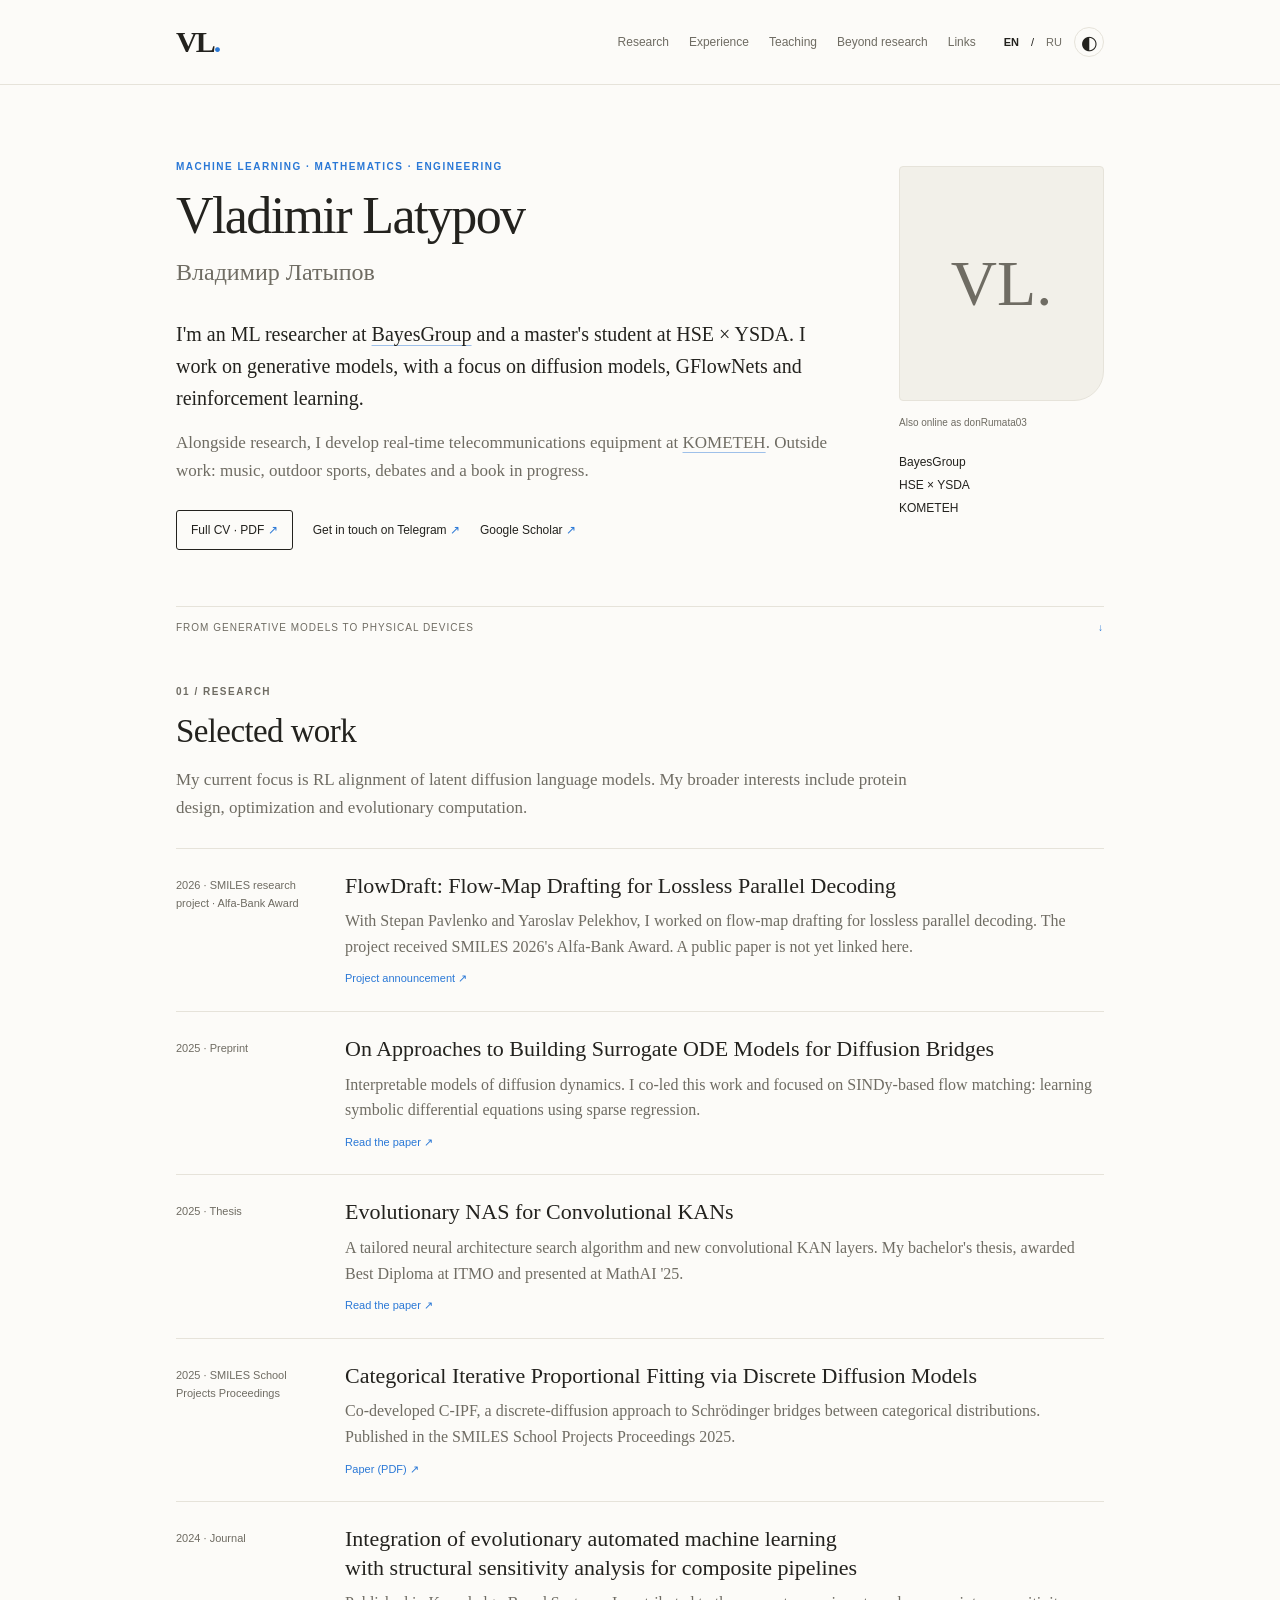
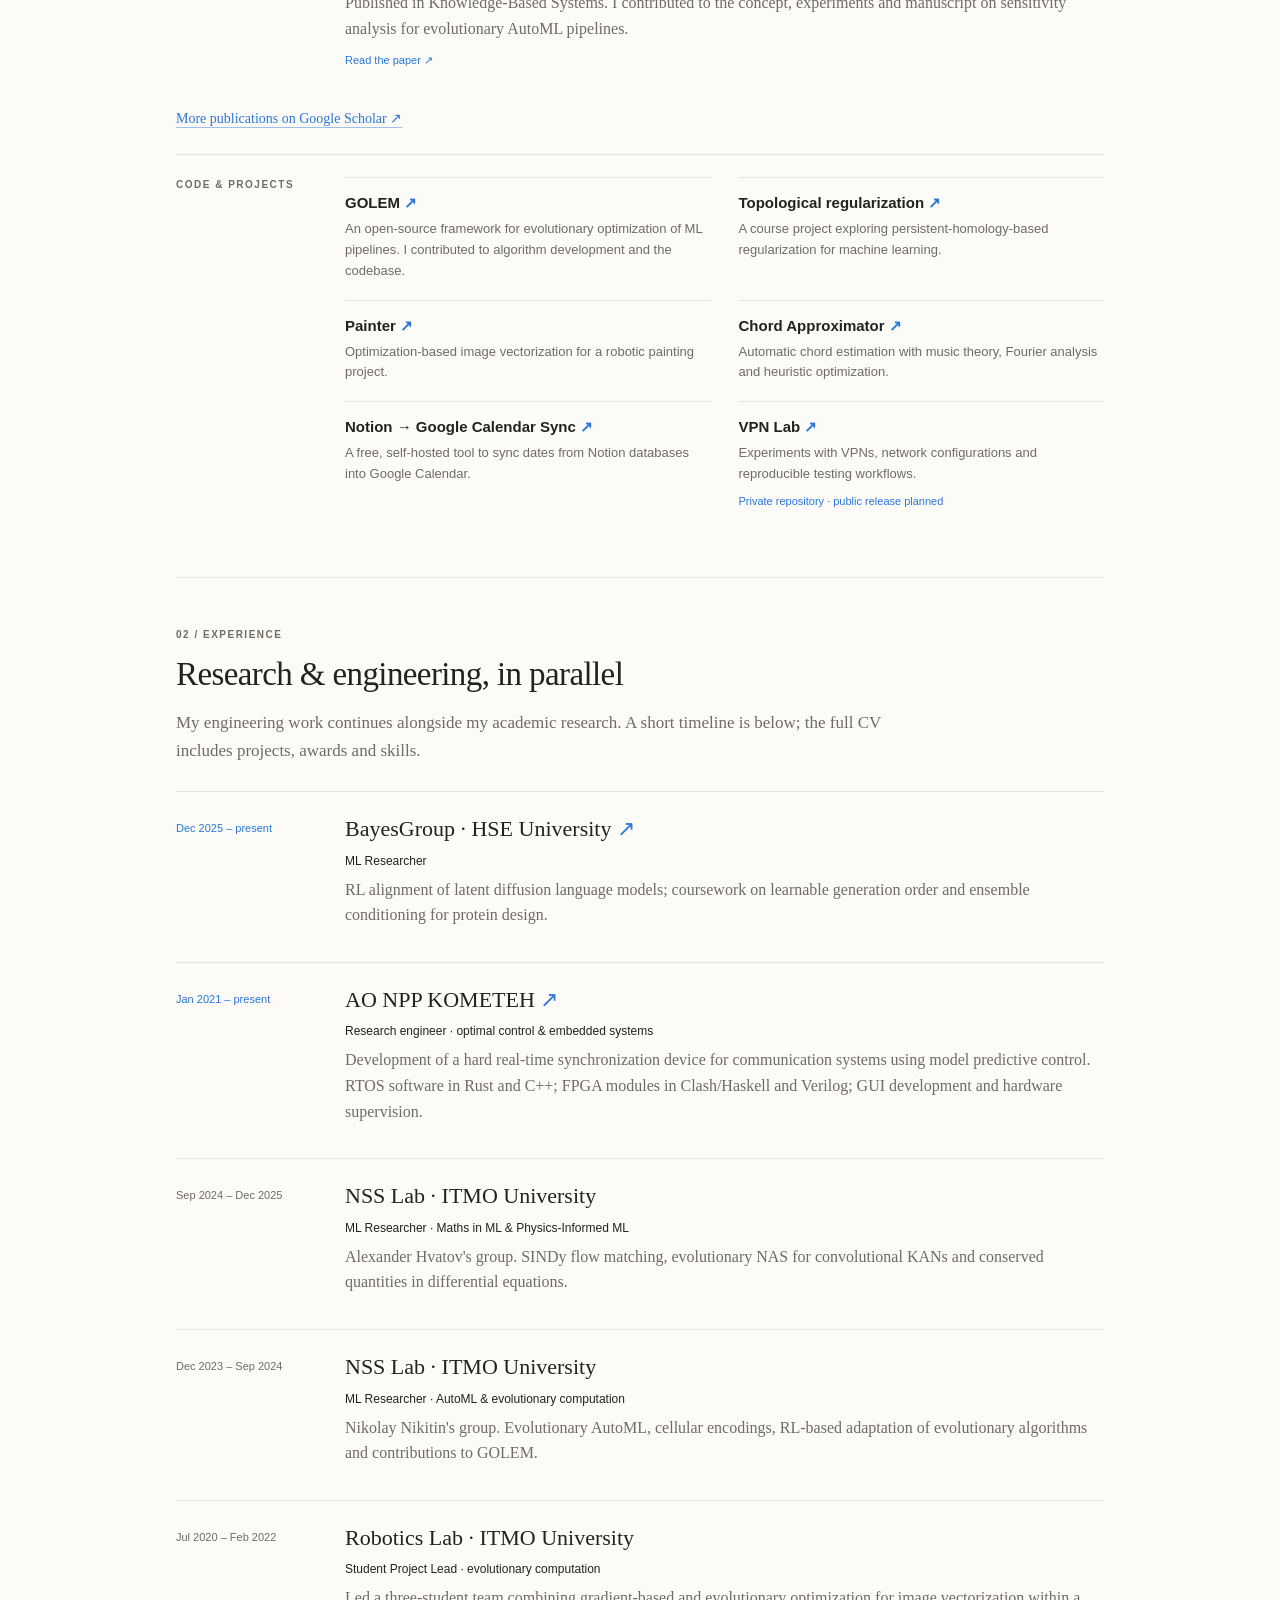
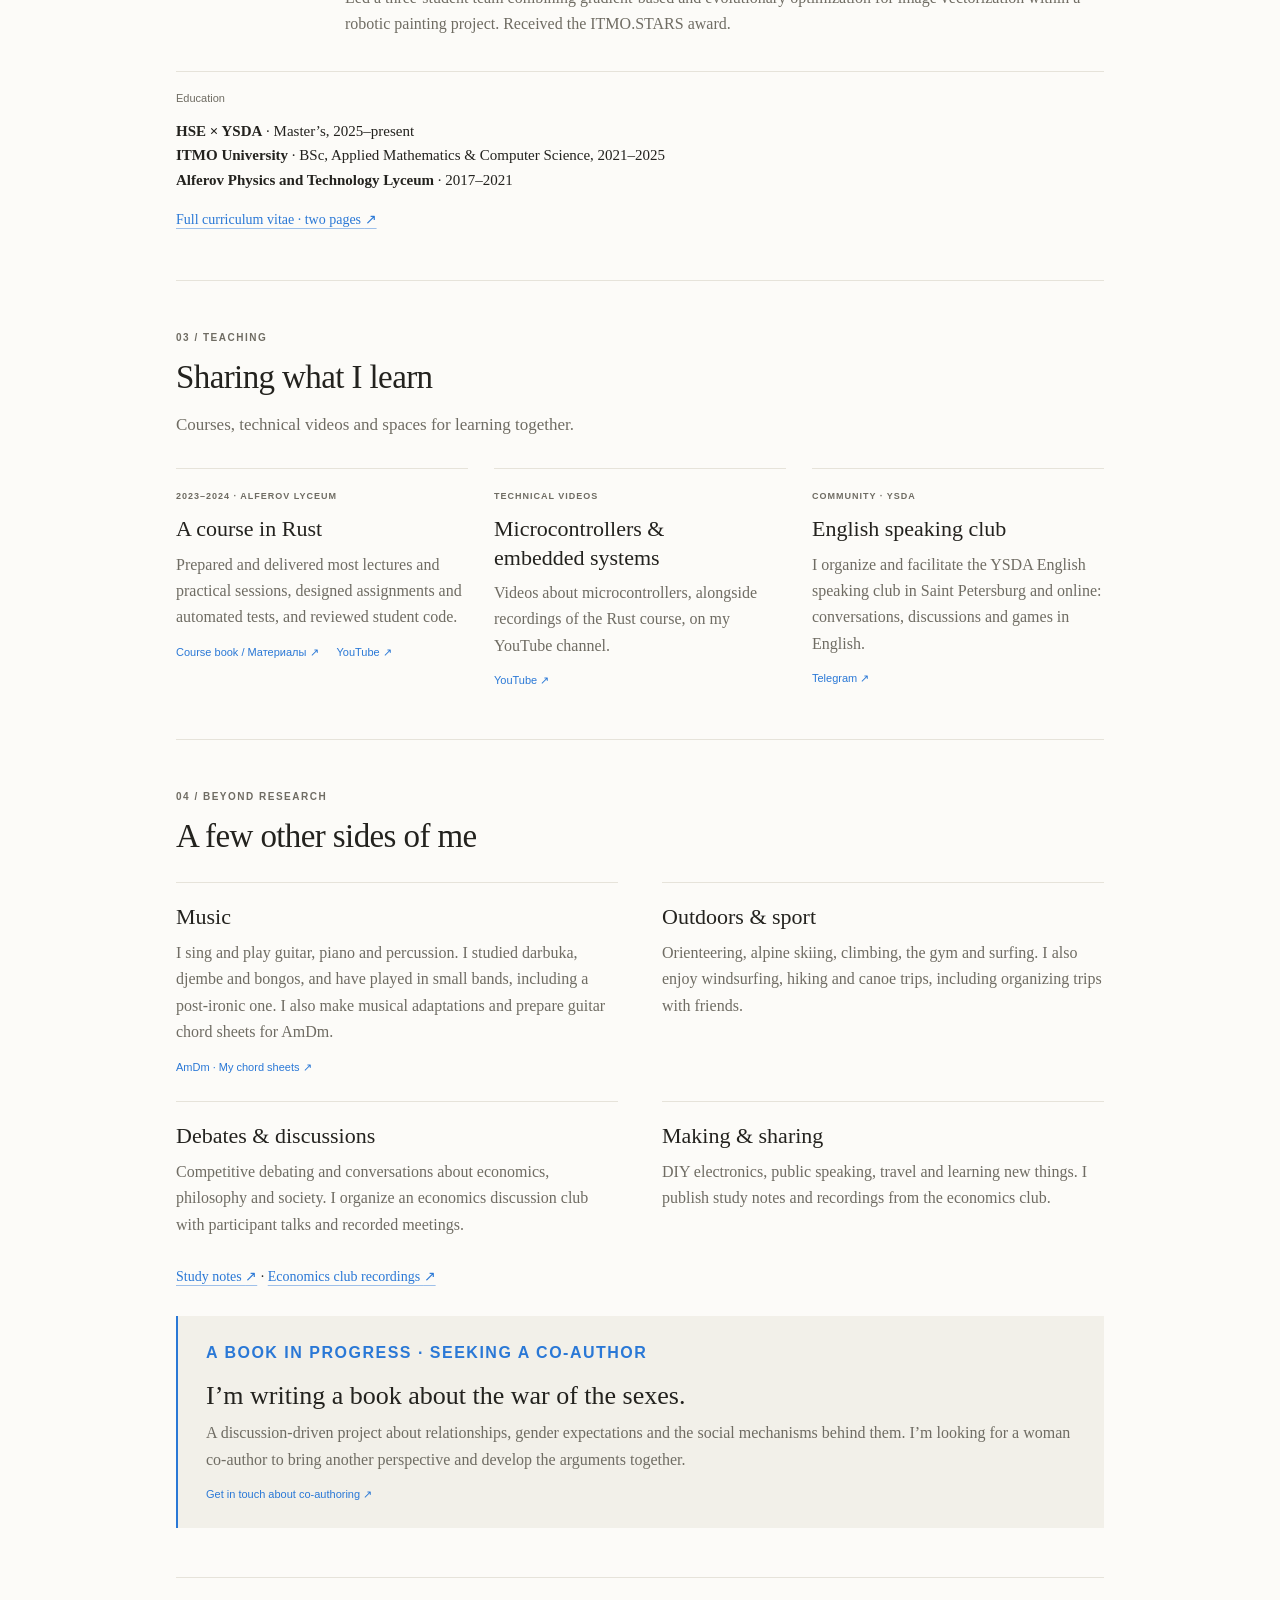
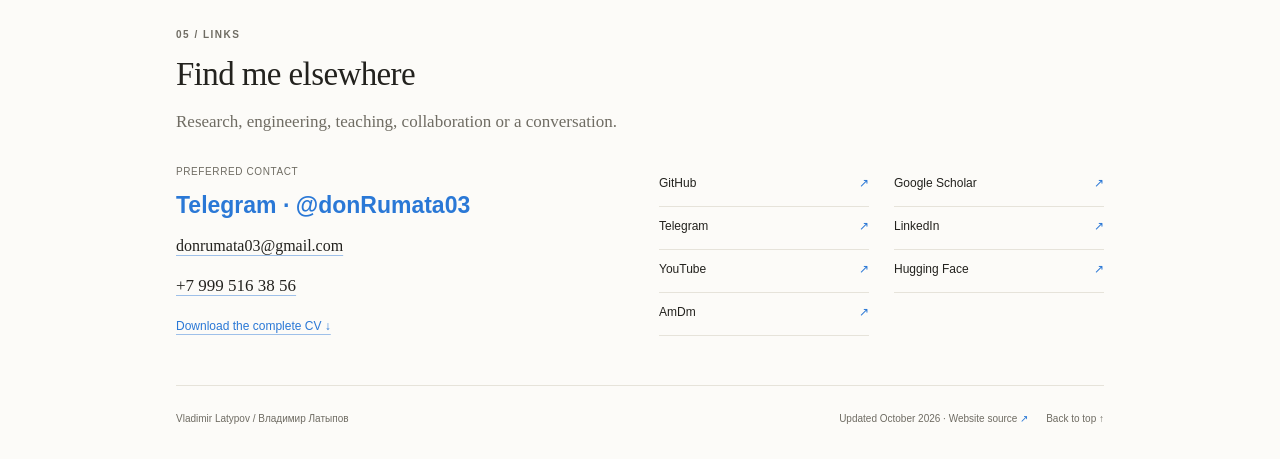
==== commit c72202d6: "Regenerate site after localization and contact update" ====
--- a/index.html
+++ b/index.html
@@ -2,4 +2,4 @@
 <html lang="en"><head><meta charset="utf-8"><meta name="viewport" content="width=device-width,initial-scale=1"><meta name="color-scheme" content="light dark"><meta name="theme-color" content="#fcfbf8"><title>Vladimir Latypov · Владимир Латыпов | Research &amp; Engineering</title><meta name="description" content="Vladimir Latypov / Владимир Латыпов. ML researcher at BayesGroup, HSE × YSDA master’s student and research engineer at KOMETEH. Research, CV, teaching and personal projects."><meta name="author" content="Vladimir Latypov / Владимир Латыпов"><meta name="robots" content="index,follow,max-image-preview:large"><link rel="canonical" href="https://donrumata03.github.io/"><link rel="alternate" hreflang="en" href="https://donrumata03.github.io/"><link rel="alternate" hreflang="ru" href="https://donrumata03.github.io/ru/"><link rel="alternate" hreflang="x-default" href="https://donrumata03.github.io/"><meta property="og:type" content="profile"><meta property="og:title" content="Vladimir Latypov · Владимир Латыпов | Research &amp; Engineering"><meta property="og:description" content="Vladimir Latypov / Владимир Латыпов. ML researcher at BayesGroup, HSE × YSDA master’s student and research engineer at KOMETEH. Research, CV, teaching and personal projects."><meta property="og:url" content="https://donrumata03.github.io/"><meta property="og:image" content="https://avatars.githubusercontent.com/u/49616375?v=4"><meta property="og:image:alt" content="Vladimir Latypov"><meta name="twitter:card" content="summary"><link rel="icon" href="./assets/favicon.svg" type="image/svg+xml"><link rel="stylesheet" href="./assets/style.css"><script src="./assets/theme.js"></script><script type="application/ld+json">{"@context": "https://schema.org", "@type": "ProfilePage", "url": "https://donrumata03.github.io/", "inLanguage": "en", "mainEntity": {"@type": "Person", "@id": "https://donrumata03.github.io/#person", "name": "Vladimir Latypov", "alternateName": ["Владимир Латыпов", "Латыпов Владимир", "donRumata03"], "url": "https://donrumata03.github.io/", "image": "https://avatars.githubusercontent.com/u/49616375?v=4", "email": "mailto:donrumata03@gmail.com", "telephone": "+79995163856", "contactPoint": {"@type": "ContactPoint", "contactType": "preferred contact", "url": "https://t.me/donRumata03"}, "sameAs": ["https://github.com/donRumata03", "https://scholar.google.com/citations?user=0nONe0sAAAAJ", "https://t.me/donRumata03", "https://www.linkedin.com/in/don-rumata-558842353/", "https://www.youtube.com/@donrumata5299", "https://huggingface.co/donRumata03", "https://amdm.ru/users/donRumata03/songs/"]}}</script></head><body>
 <a class="skip" href="#main">Skip to content</a><header class="header"><div class="shell header-inner"><a class="brand" href="#about" aria-label="Vladimir Latypov">VL<span>.</span></a><nav aria-label="Main navigation"><a href="#research">Research</a><a href="#experience">Experience</a><a href="#teaching">Teaching</a><a href="#beyond">Beyond research</a><a href="#contact">Links</a></nav><div class="settings"><a href="./" lang="en" hreflang="en" aria-current="page">EN</a><span>/</span><a href="./ru/" lang="ru" hreflang="ru" >RU</a><button class="theme-toggle" type="button" aria-label="Toggle dark mode" aria-pressed="false" hidden>◐</button></div></div></header><main id="main" class="shell">
 <section class="hero" id="about"><div><p class="eyebrow">Machine learning · mathematics · engineering</p><h1>Vladimir Latypov</h1><p class="alt-name" lang="ru">Владимир Латыпов</p><p class="lead">I'm an ML researcher at <a href='https://bayesgroup.org/'>BayesGroup</a> and a master's student at HSE × YSDA. I work on generative models, with a focus on diffusion models, GFlowNets and reinforcement learning.</p><p class="hero-detail">Alongside research, I develop real-time telecommunications equipment at <a href='https://kometeh.ru/'>KOMETEH</a>. Outside work: music, outdoor sports, debates and a book in progress.</p><div class="hero-links"><a class="button" href="./assets/vladimir-latypov-cv.pdf" type="application/pdf">Full CV · PDF <span class="arrow">↗</span></a><a href="https://t.me/donRumata03">Get in touch on Telegram <span class="arrow" aria-hidden="true">↗</span></a><a href="https://scholar.google.com/citations?user=0nONe0sAAAAJ">Google Scholar <span class="arrow" aria-hidden="true">↗</span></a></div></div><aside class="hero-aside"><figure class="portrait-frame"><span class="portrait-fallback" aria-hidden="true">VL.</span><img class="portrait" src="https://avatars.githubusercontent.com/u/49616375?v=4" alt="Vladimir Latypov" width="205" height="235" fetchpriority="high" referrerpolicy="no-referrer"></figure><p class="caption">Also online as donRumata03</p><p class="affiliations"><a href="https://bayesgroup.org/">BayesGroup</a><br><a href="https://www.hse.ru/en/">HSE</a> × <a href="https://dataschool.yandex.com/">YSDA</a><br><a href="https://kometeh.ru/">KOMETEH</a></p></aside></section><div class="bridge"><span>From generative models to physical devices</span><span class="arrow">↓</span></div>
-<section class="section" id="research" aria-labelledby="research-heading"><p class="eyebrow">01 / Research</p><h2 id="research-heading">Selected work</h2><p class="section-intro">My current focus is RL alignment of latent diffusion language models. My broader interests include protein design, optimization and evolutionary computation.</p><article class="work"><div class="meta">2025 · Preprint</div><div><h3><a href="https://arxiv.org/abs/2512.12671">On Approaches to Building Surrogate ODE Models for Diffusion Bridges</a></h3><p>Interpretable models of diffusion dynamics. I co-led this work and focused on SINDy-based flow matching: learning symbolic differential equations using sparse regression.</p><div class="links"><a href="https://arxiv.org/abs/2512.12671">Read the paper <span class="arrow" aria-hidden="true">↗</span></a></div></div></article><article class="work"><div class="meta">2025 · Thesis</div><div><h3><a href="https://openreview.net/forum?id=Kg1CLjJsO0">Evolutionary NAS for Convolutional KANs</a></h3><p>A tailored neural architecture search algorithm and new convolutional KAN layers. My bachelor&#x27;s thesis, awarded Best Diploma at ITMO and presented at MathAI &#x27;25.</p><div class="links"><a href="https://openreview.net/forum?id=Kg1CLjJsO0">Read the paper <span class="arrow" aria-hidden="true">↗</span></a></div></div></article><article class="work"><div class="meta">2024 · Journal</div><div><h3><a href="https://doi.org/10.1016/j.knosys.2024.112363">Integration of evolutionary automated machine learning with structural sensitivity analysis for composite pipelines</a></h3><p>Published in Knowledge-Based Systems. I contributed to the concept, experiments and manuscript on sensitivity analysis for evolutionary AutoML pipelines.</p><div class="links"><a href="https://doi.org/10.1016/j.knosys.2024.112363">Read the paper <span class="arrow" aria-hidden="true">↗</span></a></div></div></article><p class="outro"><a href="https://scholar.google.com/citations?user=0nONe0sAAAAJ">More publications on Google Scholar <span class="arrow" aria-hidden="true">↗</span></a></p><div class="project-strip"><span class="eyebrow">Code & projects</span><div><a href="https://github.com/aimclub/GOLEM">GOLEM <span class="arrow" aria-hidden="true">↗</span></a> · <a href="https://github.com/donRumata03/Painter">Painter <span class="arrow" aria-hidden="true">↗</span></a> · <a href="https://github.com/donRumata03/PowerfulGA">PowerfulGA <span class="arrow" aria-hidden="true">↗</span></a><p>Evolutionary optimization, algorithmic painting and a C++ genetic algorithm library.</p></div></div></section><section class="section" id="experience" aria-labelledby="experience-heading"><p class="eyebrow">02 / Experience</p><h2 id="experience-heading">Research & engineering, in parallel</h2><p class="section-intro">My engineering work continues alongside my academic research. A short timeline is below; the full CV includes projects, awards and skills.</p><article class="job"><div class="meta current">Dec 2025 – present</div><div><h3><a href="https://bayesgroup.org/">BayesGroup · HSE University <span class="arrow" aria-hidden="true">↗</span></a></h3><p class="role">ML Researcher</p><p>RL alignment of latent diffusion language models; coursework on learnable generation order and ensemble conditioning for protein design.</p></div></article><article class="job"><div class="meta current">Jan 2021 – present</div><div><h3><a href="https://kometeh.ru/">AO NPP KOMETEH <span class="arrow" aria-hidden="true">↗</span></a></h3><p class="role">Research engineer · optimal control &amp; embedded systems</p><p>Development of a hard real-time synchronization device for communication systems using model predictive control. RTOS software in Rust and C++; FPGA modules in Clash/Haskell and Verilog; GUI development and hardware supervision.</p></div></article><article class="job"><div class="meta ">Sep 2024 – Dec 2025</div><div><h3>NSS Lab · ITMO University</h3><p class="role">ML Researcher · Maths in ML &amp; Physics-Informed ML</p><p>Alexander Hvatov&#x27;s group. SINDy flow matching, evolutionary NAS for convolutional KANs and conserved quantities in differential equations.</p></div></article><article class="job"><div class="meta ">Dec 2023 – Sep 2024</div><div><h3>NSS Lab · ITMO University</h3><p class="role">ML Researcher · AutoML &amp; evolutionary computation</p><p>Nikolay Nikitin&#x27;s group. Evolutionary AutoML, cellular encodings, RL-based adaptation of evolutionary algorithms and contributions to GOLEM.</p></div></article><article class="job"><div class="meta ">Jul 2020 – Feb 2022</div><div><h3>Robotics Lab · ITMO University</h3><p class="role">Student Project Lead · evolutionary computation</p><p>Led a three-student team combining gradient-based and evolutionary optimization for image vectorization within a robotic painting project. Received the ITMO.STARS award.</p></div></article><div class="education"><h3>Education</h3><p><strong>HSE × YSDA</strong> · Master’s, 2025–present<br><strong>ITMO University</strong> · BSc, Applied Mathematics & Computer Science, 2021–2025<br><strong>Alferov Physics and Technology Lyceum</strong> · 2017–2021</p></div><p class="outro"><a href="./assets/vladimir-latypov-cv.pdf">Full curriculum vitae · two pages <span class="arrow" aria-hidden="true">↗</span></a></p></section><section class="section" id="teaching" aria-labelledby="teaching-heading"><p class="eyebrow">03 / Teaching</p><h2 id="teaching-heading">Sharing what I learn</h2><p class="section-intro">Courses, technical videos and spaces for learning together.</p><div class="grid-three"><article class="card"><p class="eyebrow">2023–2024 · Alferov Lyceum</p><h3>A course in Rust</h3><p>Prepared and delivered most lectures and practical sessions, designed assignments and automated tests, and reviewed student code.</p><div class="links"><a href="https://pts-rust-course.github.io/rust-course-book/">Course book / Материалы <span class="arrow" aria-hidden="true">↗</span></a><a href="https://www.youtube.com/playlist?list=PLMdakVOACD9Ww337BXmG7AkozZalW0W--">YouTube <span class="arrow" aria-hidden="true">↗</span></a></div></article><article class="card"><p class="eyebrow">Technical videos</p><h3>Microcontrollers &amp; embedded systems</h3><p>Videos about microcontrollers, alongside recordings of the Rust course, on my YouTube channel.</p><div class="links"><a href="https://www.youtube.com/@donrumata5299">YouTube <span class="arrow" aria-hidden="true">↗</span></a></div></article><article class="card"><p class="eyebrow">Community · YSDA</p><h3>English speaking club</h3><p>I organize and facilitate the YSDA English speaking club in Saint Petersburg and online: conversations, discussions and games in English.</p><div class="links"><a href="https://t.me/donRumata03">Telegram <span class="arrow" aria-hidden="true">↗</span></a></div></article></div></section><section class="section" id="beyond" aria-labelledby="beyond-heading"><p class="eyebrow">04 / Beyond research</p><h2 id="beyond-heading">A few other sides of me</h2><div class="grid-two"><article class="card"><h3>Music</h3><p>I sing and play guitar, piano and percussion. I studied darbuka, djembe and bongos, and have played in small bands, including a post-ironic one. I also make musical adaptations and prepare guitar chord sheets for AmDm.</p><div class="links"><a href="https://amdm.ru/users/donRumata03/songs/">AmDm · My chord sheets <span class="arrow" aria-hidden="true">↗</span></a></div></article><article class="card"><h3>Outdoors & sport</h3><p>Orienteering, alpine skiing, climbing, the gym and surfing. I also enjoy windsurfing, hiking and canoe trips, including organizing trips with friends.</p></article><article class="card"><h3>Debates & discussions</h3><p>Competitive debating and conversations about economics, philosophy and society. I organize an economics discussion club with participant talks and recorded meetings.</p></article><article class="card"><h3>Making & sharing</h3><p>DIY electronics, public speaking, travel and learning new things. I publish study notes and recordings from the economics club.</p></article></div><p class="outro"><a href="https://github.com/donRumata03/Conspects">Study notes <span class="arrow" aria-hidden="true">↗</span></a> · <a href="https://www.youtube.com/playlist?list=PLMdakVOACD9XE3PzWCs-CRNVUCjx3BdiG">Economics club recordings <span class="arrow" aria-hidden="true">↗</span></a></p><article class="book"><p class="eyebrow">A book in progress · seeking a co-author</p><h3>I’m writing a book about the war of the sexes.</h3><p>A discussion-driven project about relationships, gender expectations and the social mechanisms behind them. I’m looking for a woman co-author to bring another perspective and develop the arguments together.</p><div class="links"><a href="https://t.me/donRumata03">Get in touch about co-authoring <span class="arrow" aria-hidden="true">↗</span></a></div></article></section><section class="section" id="contact" aria-labelledby="contact-heading"><p class="eyebrow">05 / Links</p><h2 id="contact-heading">Find me elsewhere</h2><p class="section-intro">Research, engineering, teaching, collaboration or a conversation.</p><div class="contact-layout"><div class="contact-direct"><span class="contact-hint">Preferred contact</span><a class="primary-contact" href="https://t.me/donRumata03">Telegram · @donRumata03</a><a class="email" href="mailto:donrumata03@gmail.com">donrumata03@gmail.com</a><a href="tel:+79995163856">+7 999 516 38 56</a><a href="./assets/vladimir-latypov-cv.pdf" download="Vladimir-Latypov-CV.pdf">Download the complete CV ↓</a></div><div class="profiles"><a href="https://github.com/donRumata03">GitHub <span class="arrow" aria-hidden="true">↗</span></a><a href="https://scholar.google.com/citations?user=0nONe0sAAAAJ">Google Scholar <span class="arrow" aria-hidden="true">↗</span></a><a href="https://t.me/donRumata03">Telegram <span class="arrow" aria-hidden="true">↗</span></a><a href="https://www.linkedin.com/in/don-rumata-558842353/">LinkedIn <span class="arrow" aria-hidden="true">↗</span></a><a href="https://www.youtube.com/@donrumata5299">YouTube <span class="arrow" aria-hidden="true">↗</span></a><a href="https://huggingface.co/donRumata03">Hugging Face <span class="arrow" aria-hidden="true">↗</span></a><a href="https://amdm.ru/users/donRumata03/songs/">AmDm <span class="arrow" aria-hidden="true">↗</span></a></div></div></section></main><footer class="shell footer"><span>Vladimir Latypov / Владимир Латыпов</span><span>Updated October 2026 · <a href="https://github.com/donRumata03/donRumata03.github.io">Website source <span class="arrow" aria-hidden="true">↗</span></a></span><a href="#about">Back to top ↑</a></footer><script src="./assets/site.js" defer></script></body></html>+<section class="section" id="research" aria-labelledby="research-heading"><p class="eyebrow">01 / Research</p><h2 id="research-heading">Selected work</h2><p class="section-intro">My current focus is RL alignment of latent diffusion language models. My broader interests include protein design, optimization and evolutionary computation.</p><article class="work"><div class="meta">2026 · SMILES research project · Alfa-Bank Award</div><div><h3><a href="https://www.skoltech.ru/en/news/summer-school-research-collaborations-skoltech-smiles-2026-concludes-suzhou">FlowDraft: Flow-Map Drafting for Lossless Parallel Decoding</a></h3><p>With Stepan Pavlenko and Yaroslav Pelekhov, I worked on flow-map drafting for lossless parallel decoding. The project received SMILES 2026&#x27;s Alfa-Bank Award. A public paper is not yet linked here.</p><div class="links"><a href="https://www.skoltech.ru/en/news/summer-school-research-collaborations-skoltech-smiles-2026-concludes-suzhou">Project announcement <span class="arrow" aria-hidden="true">↗</span></a></div></div></article><article class="work"><div class="meta">2025 · Preprint</div><div><h3><a href="https://arxiv.org/abs/2512.12671">On Approaches to Building Surrogate ODE Models for Diffusion Bridges</a></h3><p>Interpretable models of diffusion dynamics. I co-led this work and focused on SINDy-based flow matching: learning symbolic differential equations using sparse regression.</p><div class="links"><a href="https://arxiv.org/abs/2512.12671">Read the paper <span class="arrow" aria-hidden="true">↗</span></a></div></div></article><article class="work"><div class="meta">2025 · Thesis</div><div><h3><a href="https://openreview.net/forum?id=Kg1CLjJsO0">Evolutionary NAS for Convolutional KANs</a></h3><p>A tailored neural architecture search algorithm and new convolutional KAN layers. My bachelor&#x27;s thesis, awarded Best Diploma at ITMO and presented at MathAI &#x27;25.</p><div class="links"><a href="https://openreview.net/forum?id=Kg1CLjJsO0">Read the paper <span class="arrow" aria-hidden="true">↗</span></a></div></div></article><article class="work"><div class="meta">2025 · SMILES School Projects Proceedings</div><div><h3><a href="https://box.skoltech.ru/index.php/s/LEeQhaRW6GYYuAa">Categorical Iterative Proportional Fitting via Discrete Diffusion Models</a></h3><p>Co-developed C-IPF, a discrete-diffusion approach to Schrödinger bridges between categorical distributions. Published in the SMILES School Projects Proceedings 2025.</p><div class="links"><a href="https://box.skoltech.ru/index.php/s/LEeQhaRW6GYYuAa">Paper (PDF) <span class="arrow" aria-hidden="true">↗</span></a></div></div></article><article class="work"><div class="meta">2024 · Journal</div><div><h3><a href="https://doi.org/10.1016/j.knosys.2024.112363">Integration of evolutionary automated machine learning with structural sensitivity analysis for composite pipelines</a></h3><p>Published in Knowledge-Based Systems. I contributed to the concept, experiments and manuscript on sensitivity analysis for evolutionary AutoML pipelines.</p><div class="links"><a href="https://doi.org/10.1016/j.knosys.2024.112363">Read the paper <span class="arrow" aria-hidden="true">↗</span></a></div></div></article><p class="outro"><a href="https://scholar.google.com/citations?user=0nONe0sAAAAJ">More publications on Google Scholar <span class="arrow" aria-hidden="true">↗</span></a></p><div class="project-strip"><span class="eyebrow">Code & projects</span><div class="project-grid"><article class="project"><h3><a href="https://github.com/aimclub/GOLEM">GOLEM <span class="arrow" aria-hidden="true">↗</span></a></h3><p>An open-source framework for evolutionary optimization of ML pipelines. I contributed to algorithm development and the codebase.</p></article><article class="project"><h3><a href="https://github.com/donRumata03/topological-regularization">Topological regularization <span class="arrow" aria-hidden="true">↗</span></a></h3><p>A course project exploring persistent-homology-based regularization for machine learning.</p></article><article class="project"><h3><a href="https://github.com/donRumata03/Painter">Painter <span class="arrow" aria-hidden="true">↗</span></a></h3><p>Optimization-based image vectorization for a robotic painting project.</p></article><article class="project"><h3><a href="https://github.com/donRumata03/Chord_approximator">Chord Approximator <span class="arrow" aria-hidden="true">↗</span></a></h3><p>Automatic chord estimation with music theory, Fourier analysis and heuristic optimization.</p></article><article class="project"><h3><a href="https://github.com/donRumata03/notion-gcal-sync">Notion → Google Calendar Sync <span class="arrow" aria-hidden="true">↗</span></a></h3><p>A free, self-hosted tool to sync dates from Notion databases into Google Calendar.</p></article><article class="project"><h3><a href="https://github.com/donRumata03/vpn-lab">VPN Lab <span class="arrow" aria-hidden="true">↗</span></a></h3><p>Experiments with VPNs, network configurations and reproducible testing workflows.</p><span class="project-status">Private repository · public release planned</span></article></div></div></section><section class="section" id="experience" aria-labelledby="experience-heading"><p class="eyebrow">02 / Experience</p><h2 id="experience-heading">Research & engineering, in parallel</h2><p class="section-intro">My engineering work continues alongside my academic research. A short timeline is below; the full CV includes projects, awards and skills.</p><article class="job"><div class="meta current">Dec 2025 – present</div><div><h3><a href="https://bayesgroup.org/">BayesGroup · HSE University <span class="arrow" aria-hidden="true">↗</span></a></h3><p class="role">ML Researcher</p><p>RL alignment of latent diffusion language models; coursework on learnable generation order and ensemble conditioning for protein design.</p></div></article><article class="job"><div class="meta current">Jan 2021 – present</div><div><h3><a href="https://kometeh.ru/">AO NPP KOMETEH <span class="arrow" aria-hidden="true">↗</span></a></h3><p class="role">Research engineer · optimal control &amp; embedded systems</p><p>Development of a hard real-time synchronization device for communication systems using model predictive control. RTOS software in Rust and C++; FPGA modules in Clash/Haskell and Verilog; GUI development and hardware supervision.</p></div></article><article class="job"><div class="meta ">Sep 2024 – Dec 2025</div><div><h3>NSS Lab · ITMO University</h3><p class="role">ML Researcher · Maths in ML &amp; Physics-Informed ML</p><p>Alexander Hvatov&#x27;s group. SINDy flow matching, evolutionary NAS for convolutional KANs and conserved quantities in differential equations.</p></div></article><article class="job"><div class="meta ">Dec 2023 – Sep 2024</div><div><h3>NSS Lab · ITMO University</h3><p class="role">ML Researcher · AutoML &amp; evolutionary computation</p><p>Nikolay Nikitin&#x27;s group. Evolutionary AutoML, cellular encodings, RL-based adaptation of evolutionary algorithms and contributions to GOLEM.</p></div></article><article class="job"><div class="meta ">Jul 2020 – Feb 2022</div><div><h3>Robotics Lab · ITMO University</h3><p class="role">Student Project Lead · evolutionary computation</p><p>Led a three-student team combining gradient-based and evolutionary optimization for image vectorization within a robotic painting project. Received the ITMO.STARS award.</p></div></article><div class="education"><h3>Education</h3><p><strong>HSE × YSDA</strong> · Master’s, 2025–present<br><strong>ITMO University</strong> · BSc, Applied Mathematics & Computer Science, 2021–2025<br><strong>Alferov Physics and Technology Lyceum</strong> · 2017–2021</p></div><p class="outro"><a href="./assets/vladimir-latypov-cv.pdf">Full curriculum vitae · two pages <span class="arrow" aria-hidden="true">↗</span></a></p></section><section class="section" id="teaching" aria-labelledby="teaching-heading"><p class="eyebrow">03 / Teaching</p><h2 id="teaching-heading">Sharing what I learn</h2><p class="section-intro">Courses, technical videos and spaces for learning together.</p><div class="grid-three"><article class="card"><p class="eyebrow">2023–2024 · Alferov Lyceum</p><h3>A course in Rust</h3><p>Prepared and delivered most lectures and practical sessions, designed assignments and automated tests, and reviewed student code.</p><div class="links"><a href="https://pts-rust-course.github.io/rust-course-book/">Course book / Материалы <span class="arrow" aria-hidden="true">↗</span></a><a href="https://www.youtube.com/playlist?list=PLMdakVOACD9Ww337BXmG7AkozZalW0W--">YouTube <span class="arrow" aria-hidden="true">↗</span></a></div></article><article class="card"><p class="eyebrow">Technical videos</p><h3>Microcontrollers &amp; embedded systems</h3><p>Videos about microcontrollers, alongside recordings of the Rust course, on my YouTube channel.</p><div class="links"><a href="https://www.youtube.com/@donrumata5299">YouTube <span class="arrow" aria-hidden="true">↗</span></a></div></article><article class="card"><p class="eyebrow">Community · YSDA</p><h3>English speaking club</h3><p>I organize and facilitate the YSDA English speaking club in Saint Petersburg and online: conversations, discussions and games in English.</p><div class="links"><a href="https://t.me/donRumata03">Telegram <span class="arrow" aria-hidden="true">↗</span></a></div></article></div></section><section class="section" id="beyond" aria-labelledby="beyond-heading"><p class="eyebrow">04 / Beyond research</p><h2 id="beyond-heading">A few other sides of me</h2><div class="grid-two"><article class="card"><h3>Music</h3><p>I sing and play guitar, piano and percussion. I studied darbuka, djembe and bongos, and have played in small bands, including a post-ironic one. I also make musical adaptations and prepare guitar chord sheets for AmDm.</p><div class="links"><a href="https://amdm.ru/users/donRumata03/songs/">AmDm · My chord sheets <span class="arrow" aria-hidden="true">↗</span></a></div></article><article class="card"><h3>Outdoors & sport</h3><p>Orienteering, alpine skiing, climbing, the gym and surfing. I also enjoy windsurfing, hiking and canoe trips, including organizing trips with friends.</p></article><article class="card"><h3>Debates & discussions</h3><p>Competitive debating and conversations about economics, philosophy and society. I organize an economics discussion club with participant talks and recorded meetings.</p></article><article class="card"><h3>Making & sharing</h3><p>DIY electronics, public speaking, travel and learning new things. I publish study notes and recordings from the economics club.</p></article></div><p class="outro"><a href="https://github.com/donRumata03/Conspects">Study notes <span class="arrow" aria-hidden="true">↗</span></a> · <a href="https://www.youtube.com/playlist?list=PLMdakVOACD9XE3PzWCs-CRNVUCjx3BdiG">Economics club recordings <span class="arrow" aria-hidden="true">↗</span></a></p><article class="book"><p class="eyebrow">A book in progress · seeking a co-author</p><h3>I’m writing a book about the war of the sexes.</h3><p>A discussion-driven project about relationships, gender expectations and the social mechanisms behind them. I’m looking for a woman co-author to bring another perspective and develop the arguments together.</p><div class="links"><a href="https://t.me/donRumata03">Get in touch about co-authoring <span class="arrow" aria-hidden="true">↗</span></a></div></article></section><section class="section" id="contact" aria-labelledby="contact-heading"><p class="eyebrow">05 / Links</p><h2 id="contact-heading">Find me elsewhere</h2><p class="section-intro">Research, engineering, teaching, collaboration or a conversation.</p><div class="contact-layout"><div class="contact-direct"><span class="contact-hint">Preferred contact</span><a class="primary-contact" href="https://t.me/donRumata03">Telegram · @donRumata03</a><a class="email" href="mailto:donrumata03@gmail.com">donrumata03@gmail.com</a><a href="tel:+79995163856">+7 999 516 38 56</a><a href="./assets/vladimir-latypov-cv.pdf" download="Vladimir-Latypov-CV.pdf">Download the complete CV ↓</a></div><div class="profiles"><a href="https://github.com/donRumata03">GitHub <span class="arrow" aria-hidden="true">↗</span></a><a href="https://scholar.google.com/citations?user=0nONe0sAAAAJ">Google Scholar <span class="arrow" aria-hidden="true">↗</span></a><a href="https://t.me/donRumata03">Telegram <span class="arrow" aria-hidden="true">↗</span></a><a href="https://www.linkedin.com/in/don-rumata-558842353/">LinkedIn <span class="arrow" aria-hidden="true">↗</span></a><a href="https://www.youtube.com/@donrumata5299">YouTube <span class="arrow" aria-hidden="true">↗</span></a><a href="https://huggingface.co/donRumata03">Hugging Face <span class="arrow" aria-hidden="true">↗</span></a><a href="https://amdm.ru/users/donRumata03/songs/">AmDm <span class="arrow" aria-hidden="true">↗</span></a></div></div></section></main><footer class="shell footer"><span>Vladimir Latypov / Владимир Латыпов</span><span>Updated October 2026 · <a href="https://github.com/donRumata03/donRumata03.github.io">Website source <span class="arrow" aria-hidden="true">↗</span></a></span><a href="#about">Back to top ↑</a></footer><script src="./assets/site.js" defer></script></body></html>
--- a/assets/style.css
+++ b/assets/style.css
@@ -7,3 +7,13 @@
 .contact-direct .primary-contact{color:var(--link);font:600 23px/1.3 var(--sans);text-decoration:none}
 .contact-direct .email{font-size:16px}
 @media(max-width:450px){.beta-note{margin-top:16px;padding-block:11px;font-size:12px}.contact-direct .primary-contact{font-size:21px}}
+
+/* Plain project list, not a card wall. */
+.project-grid{display:grid;grid-template-columns:repeat(2,minmax(0,1fr));gap:0 28px}
+.project{border-top:1px solid var(--rule);padding:14px 0 18px;min-width:0}
+.project h3{font:600 15px/1.4 var(--sans);margin:0 0 6px}
+.project h3 a{color:var(--ink);text-decoration:none}
+.project h3 a:hover{color:var(--link)}
+.project p{font:13px/1.6 var(--sans);color:var(--muted);margin:0}
+.project .project-status{display:block;font:11px/1.6 var(--sans);color:var(--link);margin-top:8px}
+@media(max-width:650px){.project-grid{grid-template-columns:1fr;gap:0}}
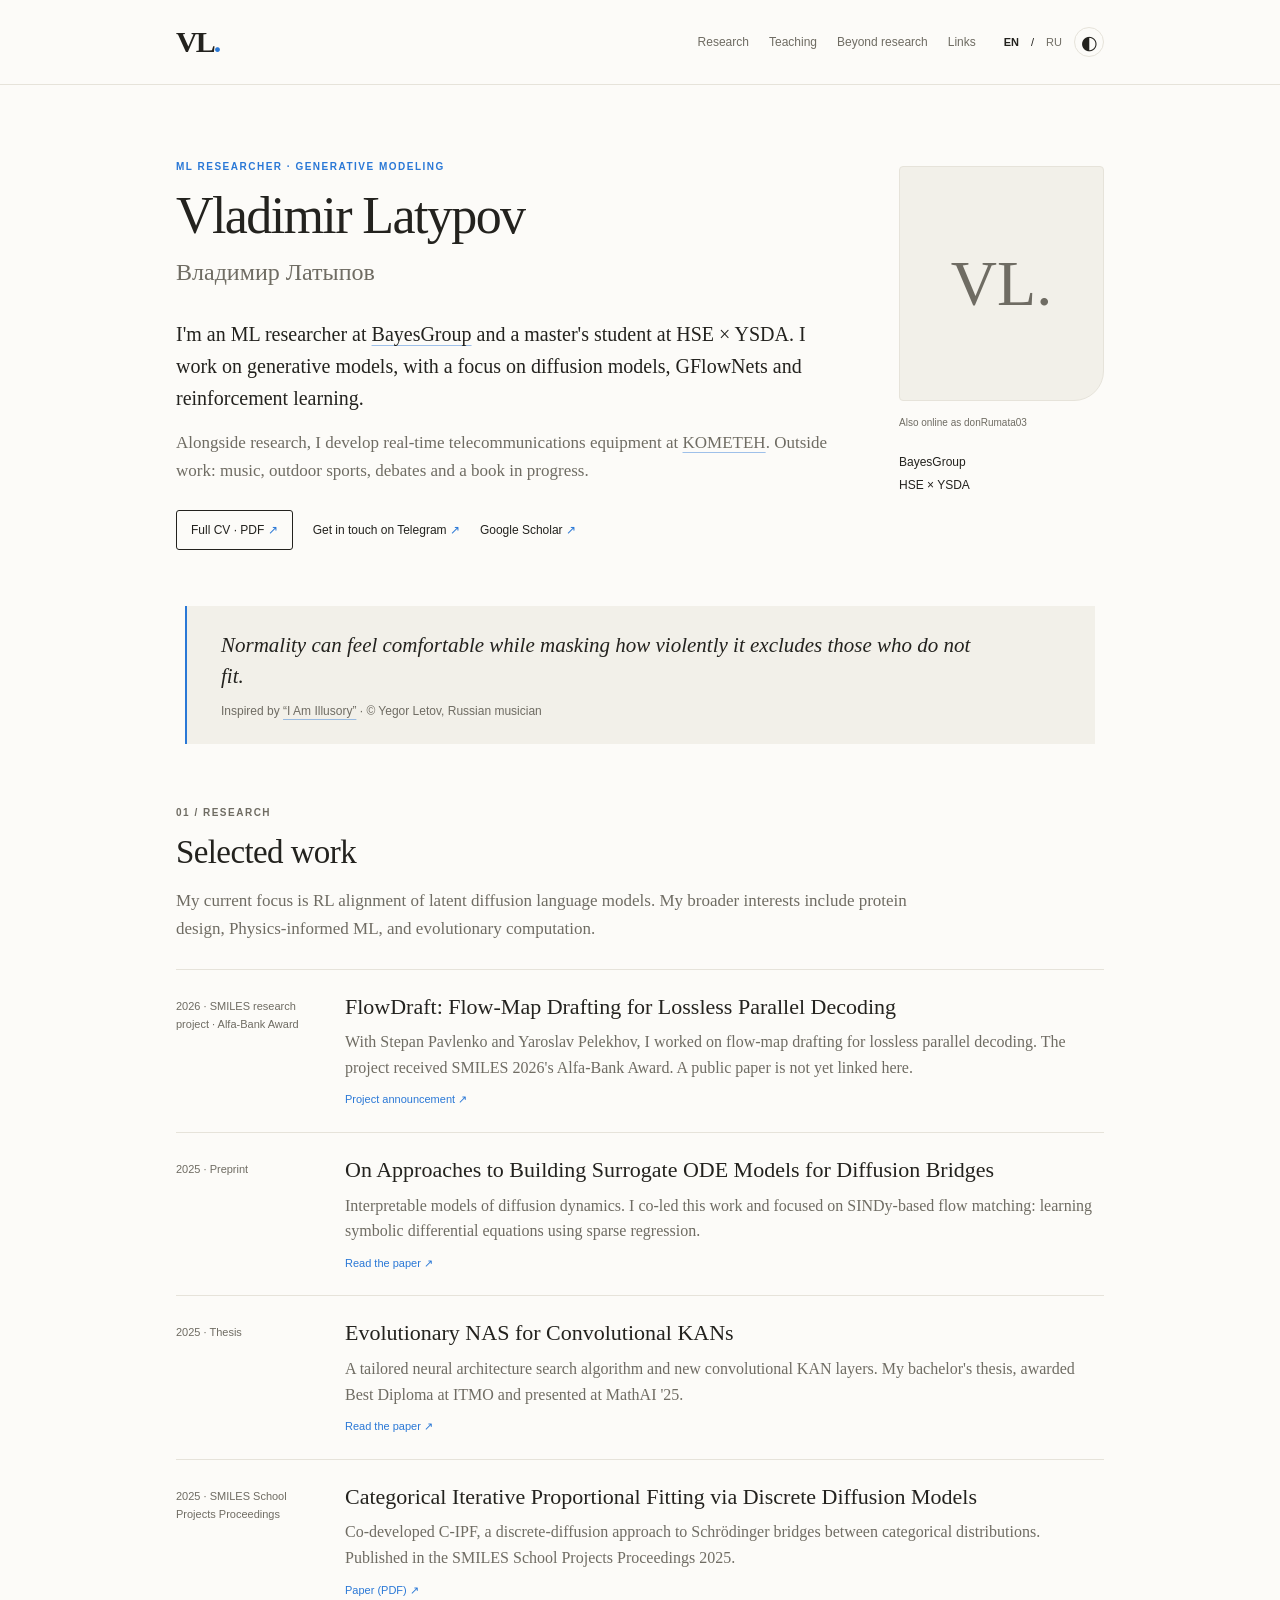
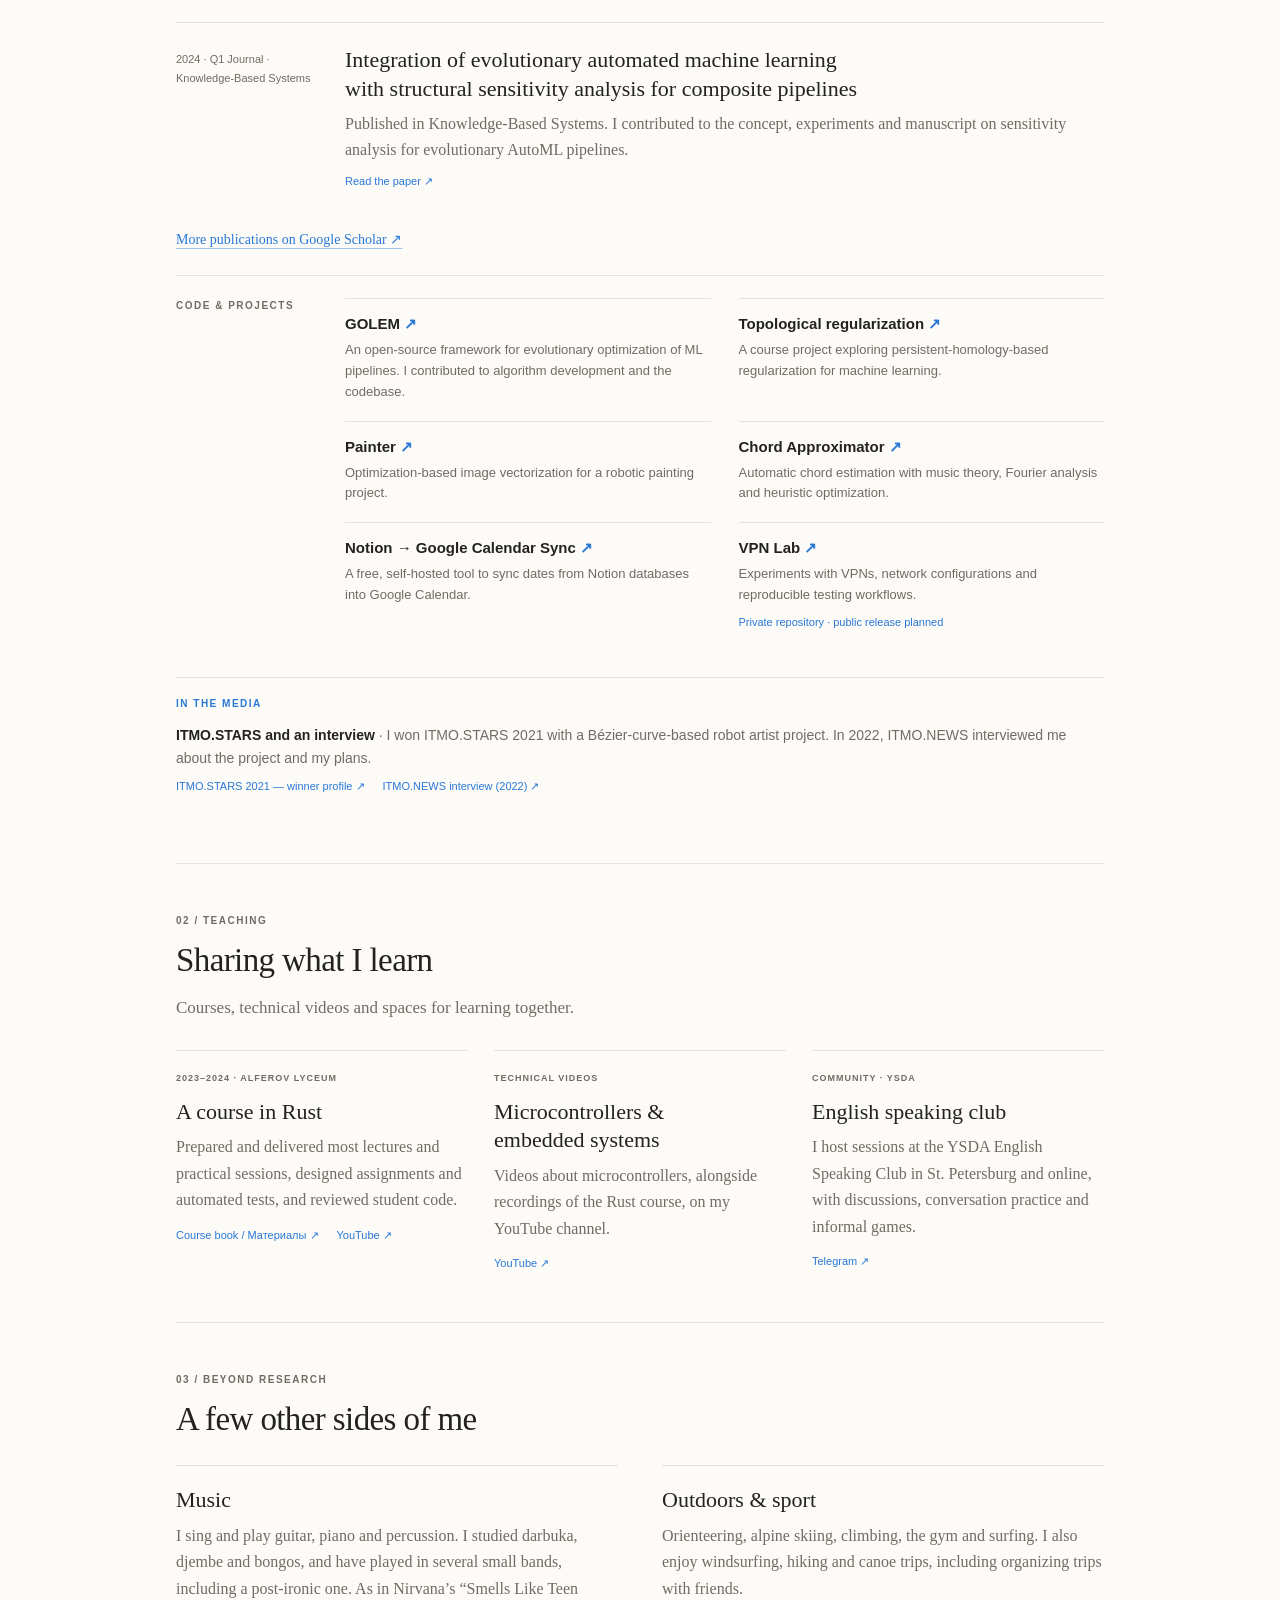
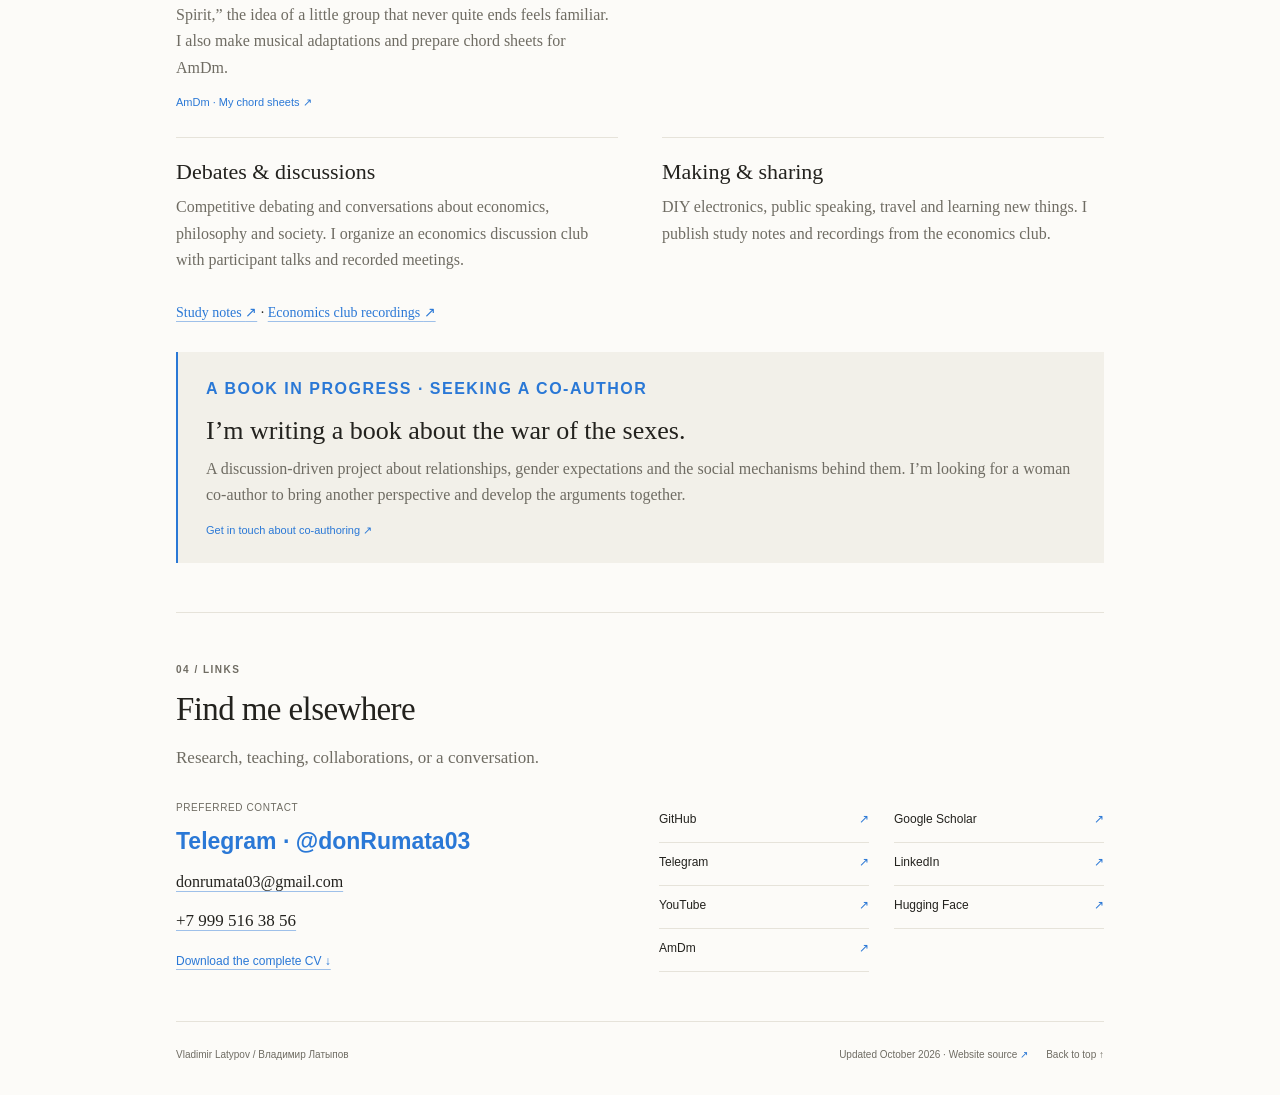
==== commit 1a9bfbd5: "Regenerate pages after research-profile edits" ====
--- a/index.html
+++ b/index.html
@@ -1,5 +1,9 @@
 <!doctype html>
-<html lang="en"><head><meta charset="utf-8"><meta name="viewport" content="width=device-width,initial-scale=1"><meta name="color-scheme" content="light dark"><meta name="theme-color" content="#fcfbf8"><title>Vladimir Latypov · Владимир Латыпов | Research &amp; Engineering</title><meta name="description" content="Vladimir Latypov / Владимир Латыпов. ML researcher at BayesGroup, HSE × YSDA master’s student and research engineer at KOMETEH. Research, CV, teaching and personal projects."><meta name="author" content="Vladimir Latypov / Владимир Латыпов"><meta name="robots" content="index,follow,max-image-preview:large"><link rel="canonical" href="https://donrumata03.github.io/"><link rel="alternate" hreflang="en" href="https://donrumata03.github.io/"><link rel="alternate" hreflang="ru" href="https://donrumata03.github.io/ru/"><link rel="alternate" hreflang="x-default" href="https://donrumata03.github.io/"><meta property="og:type" content="profile"><meta property="og:title" content="Vladimir Latypov · Владимир Латыпов | Research &amp; Engineering"><meta property="og:description" content="Vladimir Latypov / Владимир Латыпов. ML researcher at BayesGroup, HSE × YSDA master’s student and research engineer at KOMETEH. Research, CV, teaching and personal projects."><meta property="og:url" content="https://donrumata03.github.io/"><meta property="og:image" content="https://avatars.githubusercontent.com/u/49616375?v=4"><meta property="og:image:alt" content="Vladimir Latypov"><meta name="twitter:card" content="summary"><link rel="icon" href="./assets/favicon.svg" type="image/svg+xml"><link rel="stylesheet" href="./assets/style.css"><script src="./assets/theme.js"></script><script type="application/ld+json">{"@context": "https://schema.org", "@type": "ProfilePage", "url": "https://donrumata03.github.io/", "inLanguage": "en", "mainEntity": {"@type": "Person", "@id": "https://donrumata03.github.io/#person", "name": "Vladimir Latypov", "alternateName": ["Владимир Латыпов", "Латыпов Владимир", "donRumata03"], "url": "https://donrumata03.github.io/", "image": "https://avatars.githubusercontent.com/u/49616375?v=4", "email": "mailto:donrumata03@gmail.com", "telephone": "+79995163856", "contactPoint": {"@type": "ContactPoint", "contactType": "preferred contact", "url": "https://t.me/donRumata03"}, "sameAs": ["https://github.com/donRumata03", "https://scholar.google.com/citations?user=0nONe0sAAAAJ", "https://t.me/donRumata03", "https://www.linkedin.com/in/don-rumata-558842353/", "https://www.youtube.com/@donrumata5299", "https://huggingface.co/donRumata03", "https://amdm.ru/users/donRumata03/songs/"]}}</script></head><body>
-<a class="skip" href="#main">Skip to content</a><header class="header"><div class="shell header-inner"><a class="brand" href="#about" aria-label="Vladimir Latypov">VL<span>.</span></a><nav aria-label="Main navigation"><a href="#research">Research</a><a href="#experience">Experience</a><a href="#teaching">Teaching</a><a href="#beyond">Beyond research</a><a href="#contact">Links</a></nav><div class="settings"><a href="./" lang="en" hreflang="en" aria-current="page">EN</a><span>/</span><a href="./ru/" lang="ru" hreflang="ru" >RU</a><button class="theme-toggle" type="button" aria-label="Toggle dark mode" aria-pressed="false" hidden>◐</button></div></div></header><main id="main" class="shell">
-<section class="hero" id="about"><div><p class="eyebrow">Machine learning · mathematics · engineering</p><h1>Vladimir Latypov</h1><p class="alt-name" lang="ru">Владимир Латыпов</p><p class="lead">I'm an ML researcher at <a href='https://bayesgroup.org/'>BayesGroup</a> and a master's student at HSE × YSDA. I work on generative models, with a focus on diffusion models, GFlowNets and reinforcement learning.</p><p class="hero-detail">Alongside research, I develop real-time telecommunications equipment at <a href='https://kometeh.ru/'>KOMETEH</a>. Outside work: music, outdoor sports, debates and a book in progress.</p><div class="hero-links"><a class="button" href="./assets/vladimir-latypov-cv.pdf" type="application/pdf">Full CV · PDF <span class="arrow">↗</span></a><a href="https://t.me/donRumata03">Get in touch on Telegram <span class="arrow" aria-hidden="true">↗</span></a><a href="https://scholar.google.com/citations?user=0nONe0sAAAAJ">Google Scholar <span class="arrow" aria-hidden="true">↗</span></a></div></div><aside class="hero-aside"><figure class="portrait-frame"><span class="portrait-fallback" aria-hidden="true">VL.</span><img class="portrait" src="https://avatars.githubusercontent.com/u/49616375?v=4" alt="Vladimir Latypov" width="205" height="235" fetchpriority="high" referrerpolicy="no-referrer"></figure><p class="caption">Also online as donRumata03</p><p class="affiliations"><a href="https://bayesgroup.org/">BayesGroup</a><br><a href="https://www.hse.ru/en/">HSE</a> × <a href="https://dataschool.yandex.com/">YSDA</a><br><a href="https://kometeh.ru/">KOMETEH</a></p></aside></section><div class="bridge"><span>From generative models to physical devices</span><span class="arrow">↓</span></div>
-<section class="section" id="research" aria-labelledby="research-heading"><p class="eyebrow">01 / Research</p><h2 id="research-heading">Selected work</h2><p class="section-intro">My current focus is RL alignment of latent diffusion language models. My broader interests include protein design, optimization and evolutionary computation.</p><article class="work"><div class="meta">2026 · SMILES research project · Alfa-Bank Award</div><div><h3><a href="https://www.skoltech.ru/en/news/summer-school-research-collaborations-skoltech-smiles-2026-concludes-suzhou">FlowDraft: Flow-Map Drafting for Lossless Parallel Decoding</a></h3><p>With Stepan Pavlenko and Yaroslav Pelekhov, I worked on flow-map drafting for lossless parallel decoding. The project received SMILES 2026&#x27;s Alfa-Bank Award. A public paper is not yet linked here.</p><div class="links"><a href="https://www.skoltech.ru/en/news/summer-school-research-collaborations-skoltech-smiles-2026-concludes-suzhou">Project announcement <span class="arrow" aria-hidden="true">↗</span></a></div></div></article><article class="work"><div class="meta">2025 · Preprint</div><div><h3><a href="https://arxiv.org/abs/2512.12671">On Approaches to Building Surrogate ODE Models for Diffusion Bridges</a></h3><p>Interpretable models of diffusion dynamics. I co-led this work and focused on SINDy-based flow matching: learning symbolic differential equations using sparse regression.</p><div class="links"><a href="https://arxiv.org/abs/2512.12671">Read the paper <span class="arrow" aria-hidden="true">↗</span></a></div></div></article><article class="work"><div class="meta">2025 · Thesis</div><div><h3><a href="https://openreview.net/forum?id=Kg1CLjJsO0">Evolutionary NAS for Convolutional KANs</a></h3><p>A tailored neural architecture search algorithm and new convolutional KAN layers. My bachelor&#x27;s thesis, awarded Best Diploma at ITMO and presented at MathAI &#x27;25.</p><div class="links"><a href="https://openreview.net/forum?id=Kg1CLjJsO0">Read the paper <span class="arrow" aria-hidden="true">↗</span></a></div></div></article><article class="work"><div class="meta">2025 · SMILES School Projects Proceedings</div><div><h3><a href="https://box.skoltech.ru/index.php/s/LEeQhaRW6GYYuAa">Categorical Iterative Proportional Fitting via Discrete Diffusion Models</a></h3><p>Co-developed C-IPF, a discrete-diffusion approach to Schrödinger bridges between categorical distributions. Published in the SMILES School Projects Proceedings 2025.</p><div class="links"><a href="https://box.skoltech.ru/index.php/s/LEeQhaRW6GYYuAa">Paper (PDF) <span class="arrow" aria-hidden="true">↗</span></a></div></div></article><article class="work"><div class="meta">2024 · Journal</div><div><h3><a href="https://doi.org/10.1016/j.knosys.2024.112363">Integration of evolutionary automated machine learning with structural sensitivity analysis for composite pipelines</a></h3><p>Published in Knowledge-Based Systems. I contributed to the concept, experiments and manuscript on sensitivity analysis for evolutionary AutoML pipelines.</p><div class="links"><a href="https://doi.org/10.1016/j.knosys.2024.112363">Read the paper <span class="arrow" aria-hidden="true">↗</span></a></div></div></article><p class="outro"><a href="https://scholar.google.com/citations?user=0nONe0sAAAAJ">More publications on Google Scholar <span class="arrow" aria-hidden="true">↗</span></a></p><div class="project-strip"><span class="eyebrow">Code & projects</span><div class="project-grid"><article class="project"><h3><a href="https://github.com/aimclub/GOLEM">GOLEM <span class="arrow" aria-hidden="true">↗</span></a></h3><p>An open-source framework for evolutionary optimization of ML pipelines. I contributed to algorithm development and the codebase.</p></article><article class="project"><h3><a href="https://github.com/donRumata03/topological-regularization">Topological regularization <span class="arrow" aria-hidden="true">↗</span></a></h3><p>A course project exploring persistent-homology-based regularization for machine learning.</p></article><article class="project"><h3><a href="https://github.com/donRumata03/Painter">Painter <span class="arrow" aria-hidden="true">↗</span></a></h3><p>Optimization-based image vectorization for a robotic painting project.</p></article><article class="project"><h3><a href="https://github.com/donRumata03/Chord_approximator">Chord Approximator <span class="arrow" aria-hidden="true">↗</span></a></h3><p>Automatic chord estimation with music theory, Fourier analysis and heuristic optimization.</p></article><article class="project"><h3><a href="https://github.com/donRumata03/notion-gcal-sync">Notion → Google Calendar Sync <span class="arrow" aria-hidden="true">↗</span></a></h3><p>A free, self-hosted tool to sync dates from Notion databases into Google Calendar.</p></article><article class="project"><h3><a href="https://github.com/donRumata03/vpn-lab">VPN Lab <span class="arrow" aria-hidden="true">↗</span></a></h3><p>Experiments with VPNs, network configurations and reproducible testing workflows.</p><span class="project-status">Private repository · public release planned</span></article></div></div></section><section class="section" id="experience" aria-labelledby="experience-heading"><p class="eyebrow">02 / Experience</p><h2 id="experience-heading">Research & engineering, in parallel</h2><p class="section-intro">My engineering work continues alongside my academic research. A short timeline is below; the full CV includes projects, awards and skills.</p><article class="job"><div class="meta current">Dec 2025 – present</div><div><h3><a href="https://bayesgroup.org/">BayesGroup · HSE University <span class="arrow" aria-hidden="true">↗</span></a></h3><p class="role">ML Researcher</p><p>RL alignment of latent diffusion language models; coursework on learnable generation order and ensemble conditioning for protein design.</p></div></article><article class="job"><div class="meta current">Jan 2021 – present</div><div><h3><a href="https://kometeh.ru/">AO NPP KOMETEH <span class="arrow" aria-hidden="true">↗</span></a></h3><p class="role">Research engineer · optimal control &amp; embedded systems</p><p>Development of a hard real-time synchronization device for communication systems using model predictive control. RTOS software in Rust and C++; FPGA modules in Clash/Haskell and Verilog; GUI development and hardware supervision.</p></div></article><article class="job"><div class="meta ">Sep 2024 – Dec 2025</div><div><h3>NSS Lab · ITMO University</h3><p class="role">ML Researcher · Maths in ML &amp; Physics-Informed ML</p><p>Alexander Hvatov&#x27;s group. SINDy flow matching, evolutionary NAS for convolutional KANs and conserved quantities in differential equations.</p></div></article><article class="job"><div class="meta ">Dec 2023 – Sep 2024</div><div><h3>NSS Lab · ITMO University</h3><p class="role">ML Researcher · AutoML &amp; evolutionary computation</p><p>Nikolay Nikitin&#x27;s group. Evolutionary AutoML, cellular encodings, RL-based adaptation of evolutionary algorithms and contributions to GOLEM.</p></div></article><article class="job"><div class="meta ">Jul 2020 – Feb 2022</div><div><h3>Robotics Lab · ITMO University</h3><p class="role">Student Project Lead · evolutionary computation</p><p>Led a three-student team combining gradient-based and evolutionary optimization for image vectorization within a robotic painting project. Received the ITMO.STARS award.</p></div></article><div class="education"><h3>Education</h3><p><strong>HSE × YSDA</strong> · Master’s, 2025–present<br><strong>ITMO University</strong> · BSc, Applied Mathematics & Computer Science, 2021–2025<br><strong>Alferov Physics and Technology Lyceum</strong> · 2017–2021</p></div><p class="outro"><a href="./assets/vladimir-latypov-cv.pdf">Full curriculum vitae · two pages <span class="arrow" aria-hidden="true">↗</span></a></p></section><section class="section" id="teaching" aria-labelledby="teaching-heading"><p class="eyebrow">03 / Teaching</p><h2 id="teaching-heading">Sharing what I learn</h2><p class="section-intro">Courses, technical videos and spaces for learning together.</p><div class="grid-three"><article class="card"><p class="eyebrow">2023–2024 · Alferov Lyceum</p><h3>A course in Rust</h3><p>Prepared and delivered most lectures and practical sessions, designed assignments and automated tests, and reviewed student code.</p><div class="links"><a href="https://pts-rust-course.github.io/rust-course-book/">Course book / Материалы <span class="arrow" aria-hidden="true">↗</span></a><a href="https://www.youtube.com/playlist?list=PLMdakVOACD9Ww337BXmG7AkozZalW0W--">YouTube <span class="arrow" aria-hidden="true">↗</span></a></div></article><article class="card"><p class="eyebrow">Technical videos</p><h3>Microcontrollers &amp; embedded systems</h3><p>Videos about microcontrollers, alongside recordings of the Rust course, on my YouTube channel.</p><div class="links"><a href="https://www.youtube.com/@donrumata5299">YouTube <span class="arrow" aria-hidden="true">↗</span></a></div></article><article class="card"><p class="eyebrow">Community · YSDA</p><h3>English speaking club</h3><p>I organize and facilitate the YSDA English speaking club in Saint Petersburg and online: conversations, discussions and games in English.</p><div class="links"><a href="https://t.me/donRumata03">Telegram <span class="arrow" aria-hidden="true">↗</span></a></div></article></div></section><section class="section" id="beyond" aria-labelledby="beyond-heading"><p class="eyebrow">04 / Beyond research</p><h2 id="beyond-heading">A few other sides of me</h2><div class="grid-two"><article class="card"><h3>Music</h3><p>I sing and play guitar, piano and percussion. I studied darbuka, djembe and bongos, and have played in small bands, including a post-ironic one. I also make musical adaptations and prepare guitar chord sheets for AmDm.</p><div class="links"><a href="https://amdm.ru/users/donRumata03/songs/">AmDm · My chord sheets <span class="arrow" aria-hidden="true">↗</span></a></div></article><article class="card"><h3>Outdoors & sport</h3><p>Orienteering, alpine skiing, climbing, the gym and surfing. I also enjoy windsurfing, hiking and canoe trips, including organizing trips with friends.</p></article><article class="card"><h3>Debates & discussions</h3><p>Competitive debating and conversations about economics, philosophy and society. I organize an economics discussion club with participant talks and recorded meetings.</p></article><article class="card"><h3>Making & sharing</h3><p>DIY electronics, public speaking, travel and learning new things. I publish study notes and recordings from the economics club.</p></article></div><p class="outro"><a href="https://github.com/donRumata03/Conspects">Study notes <span class="arrow" aria-hidden="true">↗</span></a> · <a href="https://www.youtube.com/playlist?list=PLMdakVOACD9XE3PzWCs-CRNVUCjx3BdiG">Economics club recordings <span class="arrow" aria-hidden="true">↗</span></a></p><article class="book"><p class="eyebrow">A book in progress · seeking a co-author</p><h3>I’m writing a book about the war of the sexes.</h3><p>A discussion-driven project about relationships, gender expectations and the social mechanisms behind them. I’m looking for a woman co-author to bring another perspective and develop the arguments together.</p><div class="links"><a href="https://t.me/donRumata03">Get in touch about co-authoring <span class="arrow" aria-hidden="true">↗</span></a></div></article></section><section class="section" id="contact" aria-labelledby="contact-heading"><p class="eyebrow">05 / Links</p><h2 id="contact-heading">Find me elsewhere</h2><p class="section-intro">Research, engineering, teaching, collaboration or a conversation.</p><div class="contact-layout"><div class="contact-direct"><span class="contact-hint">Preferred contact</span><a class="primary-contact" href="https://t.me/donRumata03">Telegram · @donRumata03</a><a class="email" href="mailto:donrumata03@gmail.com">donrumata03@gmail.com</a><a href="tel:+79995163856">+7 999 516 38 56</a><a href="./assets/vladimir-latypov-cv.pdf" download="Vladimir-Latypov-CV.pdf">Download the complete CV ↓</a></div><div class="profiles"><a href="https://github.com/donRumata03">GitHub <span class="arrow" aria-hidden="true">↗</span></a><a href="https://scholar.google.com/citations?user=0nONe0sAAAAJ">Google Scholar <span class="arrow" aria-hidden="true">↗</span></a><a href="https://t.me/donRumata03">Telegram <span class="arrow" aria-hidden="true">↗</span></a><a href="https://www.linkedin.com/in/don-rumata-558842353/">LinkedIn <span class="arrow" aria-hidden="true">↗</span></a><a href="https://www.youtube.com/@donrumata5299">YouTube <span class="arrow" aria-hidden="true">↗</span></a><a href="https://huggingface.co/donRumata03">Hugging Face <span class="arrow" aria-hidden="true">↗</span></a><a href="https://amdm.ru/users/donRumata03/songs/">AmDm <span class="arrow" aria-hidden="true">↗</span></a></div></div></section></main><footer class="shell footer"><span>Vladimir Latypov / Владимир Латыпов</span><span>Updated October 2026 · <a href="https://github.com/donRumata03/donRumata03.github.io">Website source <span class="arrow" aria-hidden="true">↗</span></a></span><a href="#about">Back to top ↑</a></footer><script src="./assets/site.js" defer></script></body></html>+<html lang="en"><head><meta charset="utf-8"><meta name="viewport" content="width=device-width,initial-scale=1"><meta name="color-scheme" content="light dark"><meta name="theme-color" content="#fcfbf8"><title>Vladimir Latypov · Владимир Латыпов | ML Researcher</title><meta name="description" content="Vladimir Latypov / Владимир Латыпов. ML researcher at BayesGroup, HSE × YSDA master’s student. Generative modeling, publications, teaching, and personal projects."><meta name="author" content="Vladimir Latypov / Владимир Латыпов"><meta name="robots" content="index,follow,max-image-preview:large"><link rel="canonical" href="https://donrumata03.github.io/"><link rel="alternate" hreflang="en" href="https://donrumata03.github.io/"><link rel="alternate" hreflang="ru" href="https://donrumata03.github.io/ru/"><link rel="alternate" hreflang="x-default" href="https://donrumata03.github.io/"><meta property="og:type" content="profile"><meta property="og:title" content="Vladimir Latypov · Владимир Латыпов | ML Researcher"><meta property="og:description" content="Vladimir Latypov / Владимир Латыпов. ML researcher at BayesGroup, HSE × YSDA master’s student. Generative modeling, publications, teaching, and personal projects."><meta property="og:url" content="https://donrumata03.github.io/"><meta property="og:image" content="https://avatars.githubusercontent.com/u/49616375?v=4"><meta property="og:image:alt" content="Vladimir Latypov"><meta name="twitter:card" content="summary"><link rel="icon" href="./assets/favicon.svg" type="image/svg+xml"><link rel="stylesheet" href="./assets/style.css"><script src="./assets/theme.js"></script><script type="application/ld+json">{"@context": "https://schema.org", "@type": "ProfilePage", "url": "https://donrumata03.github.io/", "inLanguage": "en", "mainEntity": {"@type": "Person", "@id": "https://donrumata03.github.io/#person", "name": "Vladimir Latypov", "alternateName": ["Владимир Латыпов", "Латыпов Владимир", "donRumata03"], "url": "https://donrumata03.github.io/", "image": "https://avatars.githubusercontent.com/u/49616375?v=4", "email": "mailto:donrumata03@gmail.com", "telephone": "+79995163856", "contactPoint": {"@type": "ContactPoint", "contactType": "preferred contact", "url": "https://t.me/donRumata03"}, "sameAs": ["https://github.com/donRumata03", "https://scholar.google.com/citations?user=0nONe0sAAAAJ", "https://t.me/donRumata03", "https://www.linkedin.com/in/don-rumata-558842353/", "https://www.youtube.com/@donrumata5299", "https://huggingface.co/donRumata03", "https://amdm.ru/users/donRumata03/songs/"]}}</script></head><body>
+<a class="skip" href="#main">Skip to content</a><header class="header"><div class="shell header-inner"><a class="brand" href="#about" aria-label="Vladimir Latypov">VL<span>.</span></a><nav aria-label="Main navigation"><a href="#research">Research</a><a href="#teaching">Teaching</a><a href="#beyond">Beyond research</a><a href="#contact">Links</a></nav><div class="settings"><a href="./" lang="en" hreflang="en" aria-current="page">EN</a><span>/</span><a href="./ru/" lang="ru" hreflang="ru" >RU</a><button class="theme-toggle" type="button" aria-label="Toggle dark mode" aria-pressed="false" hidden>◐</button></div></div></header><main id="main" class="shell">
+<section class="hero" id="about"><div><p class="eyebrow">ML Researcher · generative modeling</p><h1>Vladimir Latypov</h1><p class="alt-name" lang="ru">Владимир Латыпов</p><p class="lead">I'm an ML researcher at <a href='https://bayesgroup.org/'>BayesGroup</a> and a master's student at HSE × YSDA. I work on generative models, with a focus on diffusion models, GFlowNets and reinforcement learning.</p><p class="hero-detail">Alongside research, I develop real-time telecommunications equipment at <a href='https://kometeh.ru/'>KOMETEH</a>. Outside work: music, outdoor sports, debates and a book in progress.</p><div class="hero-links"><a class="button" href="./assets/vladimir-latypov-cv.pdf" type="application/pdf">Full CV · PDF <span class="arrow">↗</span></a><a href="https://t.me/donRumata03">Get in touch on Telegram <span class="arrow" aria-hidden="true">↗</span></a><a href="https://scholar.google.com/citations?user=0nONe0sAAAAJ">Google Scholar <span class="arrow" aria-hidden="true">↗</span></a></div></div><aside class="hero-aside"><figure class="portrait-frame"><span class="portrait-fallback" aria-hidden="true">VL.</span><img class="portrait" src="https://avatars.githubusercontent.com/u/49616375?v=4" alt="Vladimir Latypov" width="205" height="235" fetchpriority="high" referrerpolicy="no-referrer"></figure><p class="caption">Also online as donRumata03</p><p class="affiliations"><a href="https://bayesgroup.org/">BayesGroup</a><br><a href="https://www.hse.ru/en/">HSE</a> × <a href="https://dataschool.yandex.com/">YSDA</a></p></aside></section>
+<aside class="personal-epigraph" aria-label="A thought inspired by music">
+ <p>Normality can feel comfortable while masking how violently it excludes those who do not fit.</p>
+ <div class="epigraph-source">Inspired by <a href="https://www.gr-oborona.ru/pub/rock/egor_letov_stihi.html">“I Am Illusory”</a> · © Yegor Letov, Russian musician</div>
+</aside>
+<section class="section" id="research" aria-labelledby="research-heading"><p class="eyebrow">01 / Research</p><h2 id="research-heading">Selected work</h2><p class="section-intro">My current focus is RL alignment of latent diffusion language models. My broader interests include protein design, Physics-informed ML, and evolutionary computation.</p><article class="work"><div class="meta">2026 · SMILES research project · Alfa-Bank Award</div><div><h3><a href="https://www.skoltech.ru/en/news/summer-school-research-collaborations-skoltech-smiles-2026-concludes-suzhou">FlowDraft: Flow-Map Drafting for Lossless Parallel Decoding</a></h3><p>With Stepan Pavlenko and Yaroslav Pelekhov, I worked on flow-map drafting for lossless parallel decoding. The project received SMILES 2026&#x27;s Alfa-Bank Award. A public paper is not yet linked here.</p><div class="links"><a href="https://www.skoltech.ru/en/news/summer-school-research-collaborations-skoltech-smiles-2026-concludes-suzhou">Project announcement <span class="arrow" aria-hidden="true">↗</span></a></div></div></article><article class="work"><div class="meta">2025 · Preprint</div><div><h3><a href="https://arxiv.org/abs/2512.12671">On Approaches to Building Surrogate ODE Models for Diffusion Bridges</a></h3><p>Interpretable models of diffusion dynamics. I co-led this work and focused on SINDy-based flow matching: learning symbolic differential equations using sparse regression.</p><div class="links"><a href="https://arxiv.org/abs/2512.12671">Read the paper <span class="arrow" aria-hidden="true">↗</span></a></div></div></article><article class="work"><div class="meta">2025 · Thesis</div><div><h3><a href="https://openreview.net/forum?id=Kg1CLjJsO0">Evolutionary NAS for Convolutional KANs</a></h3><p>A tailored neural architecture search algorithm and new convolutional KAN layers. My bachelor&#x27;s thesis, awarded Best Diploma at ITMO and presented at MathAI &#x27;25.</p><div class="links"><a href="https://openreview.net/forum?id=Kg1CLjJsO0">Read the paper <span class="arrow" aria-hidden="true">↗</span></a></div></div></article><article class="work"><div class="meta">2025 · SMILES School Projects Proceedings</div><div><h3><a href="https://box.skoltech.ru/index.php/s/LEeQhaRW6GYYuAa">Categorical Iterative Proportional Fitting via Discrete Diffusion Models</a></h3><p>Co-developed C-IPF, a discrete-diffusion approach to Schrödinger bridges between categorical distributions. Published in the SMILES School Projects Proceedings 2025.</p><div class="links"><a href="https://box.skoltech.ru/index.php/s/LEeQhaRW6GYYuAa">Paper (PDF) <span class="arrow" aria-hidden="true">↗</span></a></div></div></article><article class="work"><div class="meta">2024 · Q1 Journal · Knowledge-Based Systems</div><div><h3><a href="https://doi.org/10.1016/j.knosys.2024.112363">Integration of evolutionary automated machine learning with structural sensitivity analysis for composite pipelines</a></h3><p>Published in Knowledge-Based Systems. I contributed to the concept, experiments and manuscript on sensitivity analysis for evolutionary AutoML pipelines.</p><div class="links"><a href="https://doi.org/10.1016/j.knosys.2024.112363">Read the paper <span class="arrow" aria-hidden="true">↗</span></a></div></div></article><p class="outro"><a href="https://scholar.google.com/citations?user=0nONe0sAAAAJ">More publications on Google Scholar <span class="arrow" aria-hidden="true">↗</span></a></p><div class="project-strip"><span class="eyebrow">Code & projects</span><div class="project-grid"><article class="project"><h3><a href="https://github.com/aimclub/GOLEM">GOLEM <span class="arrow" aria-hidden="true">↗</span></a></h3><p>An open-source framework for evolutionary optimization of ML pipelines. I contributed to algorithm development and the codebase.</p></article><article class="project"><h3><a href="https://github.com/donRumata03/topological-regularization">Topological regularization <span class="arrow" aria-hidden="true">↗</span></a></h3><p>A course project exploring persistent-homology-based regularization for machine learning.</p></article><article class="project"><h3><a href="https://github.com/donRumata03/Painter">Painter <span class="arrow" aria-hidden="true">↗</span></a></h3><p>Optimization-based image vectorization for a robotic painting project.</p></article><article class="project"><h3><a href="https://github.com/donRumata03/Chord_approximator">Chord Approximator <span class="arrow" aria-hidden="true">↗</span></a></h3><p>Automatic chord estimation with music theory, Fourier analysis and heuristic optimization.</p></article><article class="project"><h3><a href="https://github.com/donRumata03/notion-gcal-sync">Notion → Google Calendar Sync <span class="arrow" aria-hidden="true">↗</span></a></h3><p>A free, self-hosted tool to sync dates from Notion databases into Google Calendar.</p></article><article class="project"><h3><a href="https://github.com/donRumata03/vpn-lab">VPN Lab <span class="arrow" aria-hidden="true">↗</span></a></h3><p>Experiments with VPNs, network configurations and reproducible testing workflows.</p><span class="project-status">Private repository · public release planned</span></article></div></div><aside class="press-mention"><p class="eyebrow">In the media</p><p><strong>ITMO.STARS and an interview</strong> · I won ITMO.STARS 2021 with a Bézier-curve-based robot artist project. In 2022, ITMO.NEWS interviewed me about the project and my plans.</p><div class="links"><a href="https://news.itmo.ru/en/education/students/news/10496/">ITMO.STARS 2021 — winner profile <span class="arrow" aria-hidden="true">↗</span></a><a href="https://news.itmo.ru/en/news/12692/">ITMO.NEWS interview (2022) <span class="arrow" aria-hidden="true">↗</span></a></div></aside></section><section class="section" id="teaching" aria-labelledby="teaching-heading"><p class="eyebrow">02 / Teaching</p><h2 id="teaching-heading">Sharing what I learn</h2><p class="section-intro">Courses, technical videos and spaces for learning together.</p><div class="grid-three"><article class="card"><p class="eyebrow">2023–2024 · Alferov Lyceum</p><h3>A course in Rust</h3><p>Prepared and delivered most lectures and practical sessions, designed assignments and automated tests, and reviewed student code.</p><div class="links"><a href="https://pts-rust-course.github.io/rust-course-book/">Course book / Материалы <span class="arrow" aria-hidden="true">↗</span></a><a href="https://www.youtube.com/playlist?list=PLMdakVOACD9Ww337BXmG7AkozZalW0W--">YouTube <span class="arrow" aria-hidden="true">↗</span></a></div></article><article class="card"><p class="eyebrow">Technical videos</p><h3>Microcontrollers &amp; embedded systems</h3><p>Videos about microcontrollers, alongside recordings of the Rust course, on my YouTube channel.</p><div class="links"><a href="https://www.youtube.com/@donrumata5299">YouTube <span class="arrow" aria-hidden="true">↗</span></a></div></article><article class="card"><p class="eyebrow">Community · YSDA</p><h3>English speaking club</h3><p>I host sessions at the YSDA English Speaking Club in St. Petersburg and online, with discussions, conversation practice and informal games.</p><div class="links"><a href="https://t.me/donRumata03">Telegram <span class="arrow" aria-hidden="true">↗</span></a></div></article></div></section><section class="section" id="beyond" aria-labelledby="beyond-heading"><p class="eyebrow">03 / Beyond research</p><h2 id="beyond-heading">A few other sides of me</h2><div class="grid-two"><article class="card"><h3>Music</h3><p>I sing and play guitar, piano and percussion. I studied darbuka, djembe and bongos, and have played in several small bands, including a post-ironic one. As in Nirvana’s “Smells Like Teen Spirit,” the idea of a little group that never quite ends feels familiar. I also make musical adaptations and prepare chord sheets for AmDm.</p><div class="links"><a href="https://amdm.ru/users/donRumata03/songs/">AmDm · My chord sheets <span class="arrow" aria-hidden="true">↗</span></a></div></article><article class="card"><h3>Outdoors & sport</h3><p>Orienteering, alpine skiing, climbing, the gym and surfing. I also enjoy windsurfing, hiking and canoe trips, including organizing trips with friends.</p></article><article class="card"><h3>Debates & discussions</h3><p>Competitive debating and conversations about economics, philosophy and society. I organize an economics discussion club with participant talks and recorded meetings.</p></article><article class="card"><h3>Making & sharing</h3><p>DIY electronics, public speaking, travel and learning new things. I publish study notes and recordings from the economics club.</p></article></div><p class="outro"><a href="https://github.com/donRumata03/Conspects">Study notes <span class="arrow" aria-hidden="true">↗</span></a> · <a href="https://www.youtube.com/playlist?list=PLMdakVOACD9XE3PzWCs-CRNVUCjx3BdiG">Economics club recordings <span class="arrow" aria-hidden="true">↗</span></a></p><article class="book"><p class="eyebrow">A book in progress · seeking a co-author</p><h3>I’m writing a book about the war of the sexes.</h3><p>A discussion-driven project about relationships, gender expectations and the social mechanisms behind them. I’m looking for a woman co-author to bring another perspective and develop the arguments together.</p><div class="links"><a href="https://t.me/donRumata03">Get in touch about co-authoring <span class="arrow" aria-hidden="true">↗</span></a></div></article></section><section class="section" id="contact" aria-labelledby="contact-heading"><p class="eyebrow">04 / Links</p><h2 id="contact-heading">Find me elsewhere</h2><p class="section-intro">Research, teaching, collaborations, or a conversation.</p><div class="contact-layout"><div class="contact-direct"><span class="contact-hint">Preferred contact</span><a class="primary-contact" href="https://t.me/donRumata03">Telegram · @donRumata03</a><a class="email" href="mailto:donrumata03@gmail.com">donrumata03@gmail.com</a><a href="tel:+79995163856">+7 999 516 38 56</a><a href="./assets/vladimir-latypov-cv.pdf" download="Vladimir-Latypov-CV.pdf">Download the complete CV ↓</a></div><div class="profiles"><a href="https://github.com/donRumata03">GitHub <span class="arrow" aria-hidden="true">↗</span></a><a href="https://scholar.google.com/citations?user=0nONe0sAAAAJ">Google Scholar <span class="arrow" aria-hidden="true">↗</span></a><a href="https://t.me/donRumata03">Telegram <span class="arrow" aria-hidden="true">↗</span></a><a href="https://www.linkedin.com/in/don-rumata-558842353/">LinkedIn <span class="arrow" aria-hidden="true">↗</span></a><a href="https://www.youtube.com/@donrumata5299">YouTube <span class="arrow" aria-hidden="true">↗</span></a><a href="https://huggingface.co/donRumata03">Hugging Face <span class="arrow" aria-hidden="true">↗</span></a><a href="https://amdm.ru/users/donRumata03/songs/">AmDm <span class="arrow" aria-hidden="true">↗</span></a></div></div></section></main><footer class="shell footer"><span>Vladimir Latypov / Владимир Латыпов</span><span>Updated October 2026 · <a href="https://github.com/donRumata03/donRumata03.github.io">Website source <span class="arrow" aria-hidden="true">↗</span></a></span><a href="#about">Back to top ↑</a></footer><script src="./assets/site.js" defer></script></body></html>
--- a/assets/style.css
+++ b/assets/style.css
@@ -17,3 +17,15 @@
 .project p{font:13px/1.6 var(--sans);color:var(--muted);margin:0}
 .project .project-status{display:block;font:11px/1.6 var(--sans);color:var(--link);margin-top:8px}
 @media(max-width:650px){.project-grid{grid-template-columns:1fr;gap:0}}
+
+/* Understated but visible epigraph, linked to the original artist. */
+.personal-epigraph{max-width:910px;margin:0 auto 12px;padding:24px 34px;border-left:2px solid var(--link);background:var(--wash)}
+.personal-epigraph p{font:italic 21px/1.5 var(--serif);max-width:760px;margin:0 0 9px}
+.personal-epigraph .epigraph-source{font:12px/1.5 var(--sans);color:var(--muted)}
+.personal-epigraph .epigraph-source a{text-decoration-thickness:1px}
+.press-mention{margin-top:28px;padding:18px 0;border-top:1px solid var(--rule)}
+.press-mention .eyebrow{color:var(--link)}
+.press-mention p:not(.eyebrow){font:14px/1.6 var(--sans);margin:0 0 9px;color:var(--muted)}
+.press-mention strong{color:var(--ink)}
+@media(max-width:650px){.personal-epigraph{margin:0 24px 4px;padding:17px 20px}.personal-epigraph p{font-size:18px}}
+@media(max-width:450px){.personal-epigraph{margin:0 20px 4px;padding:15px 17px}.personal-epigraph p{font-size:17px}.personal-epigraph .epigraph-source{font-size:11px}}
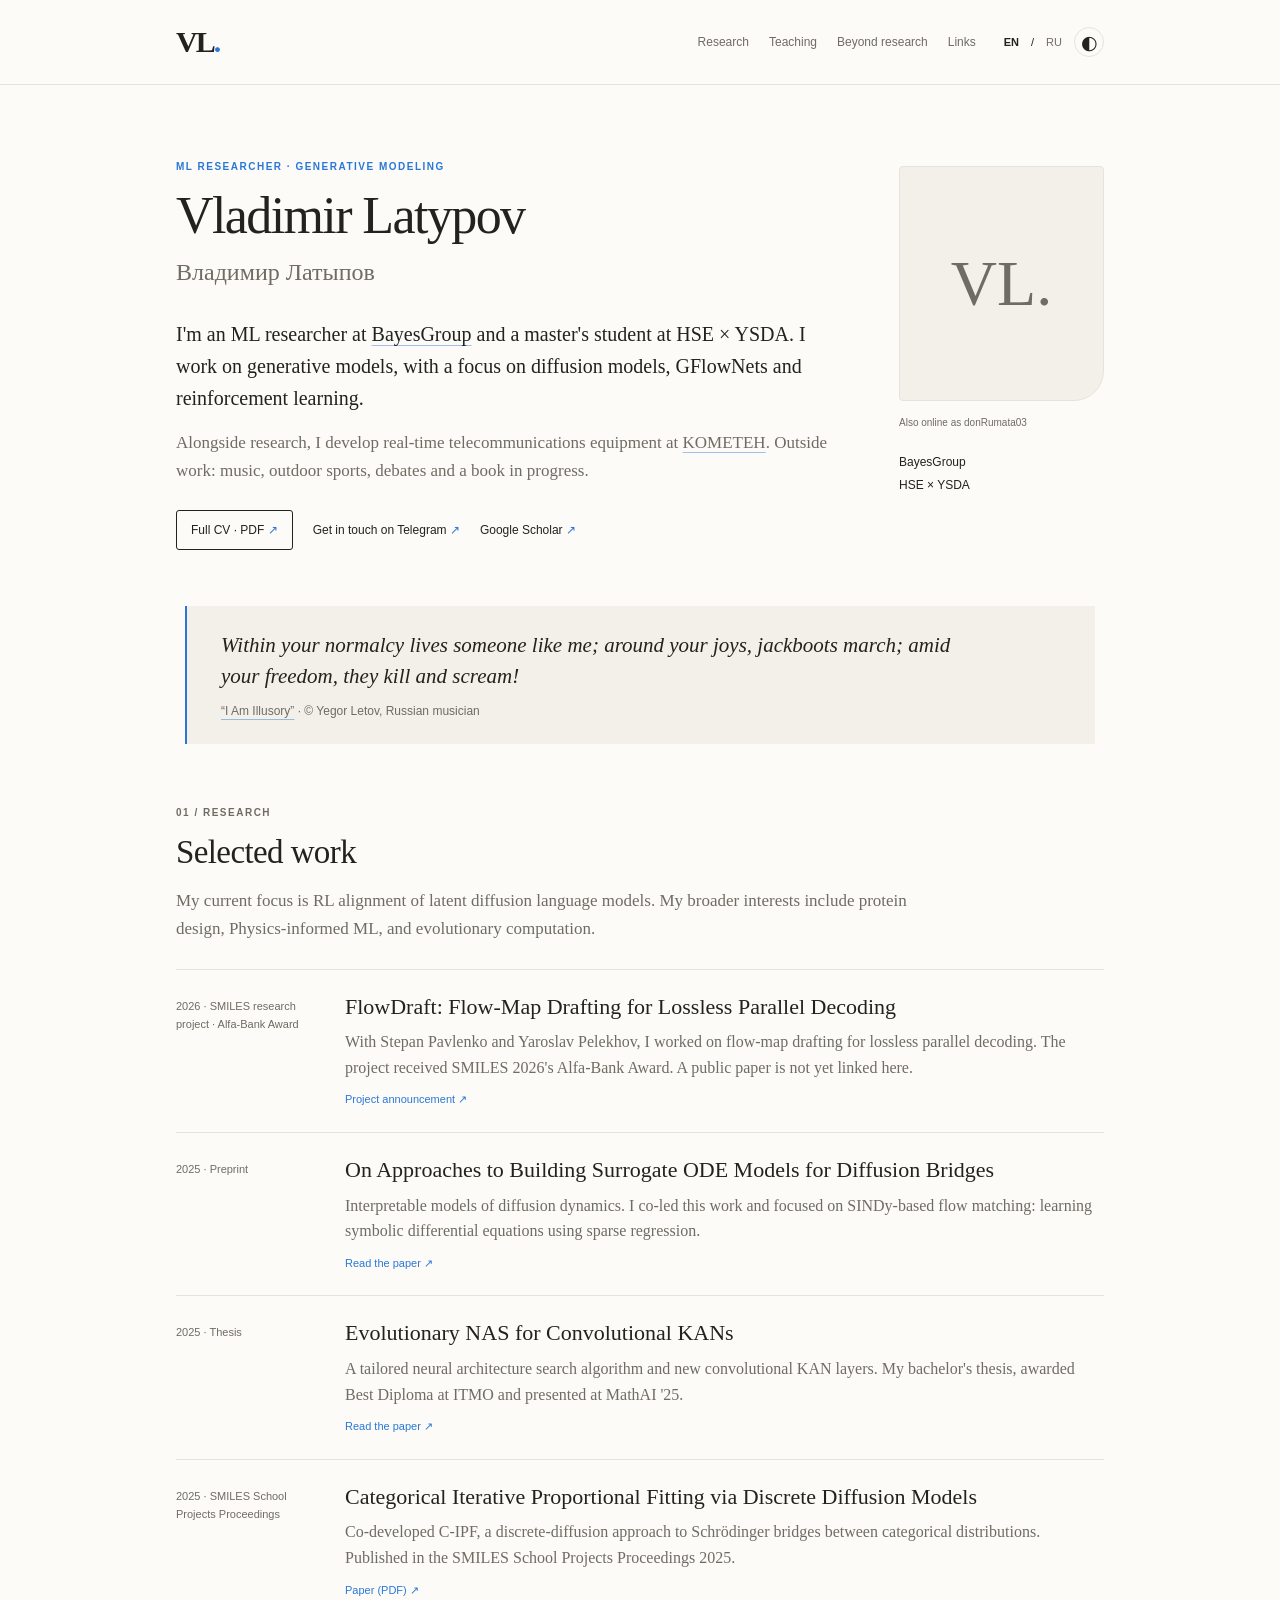
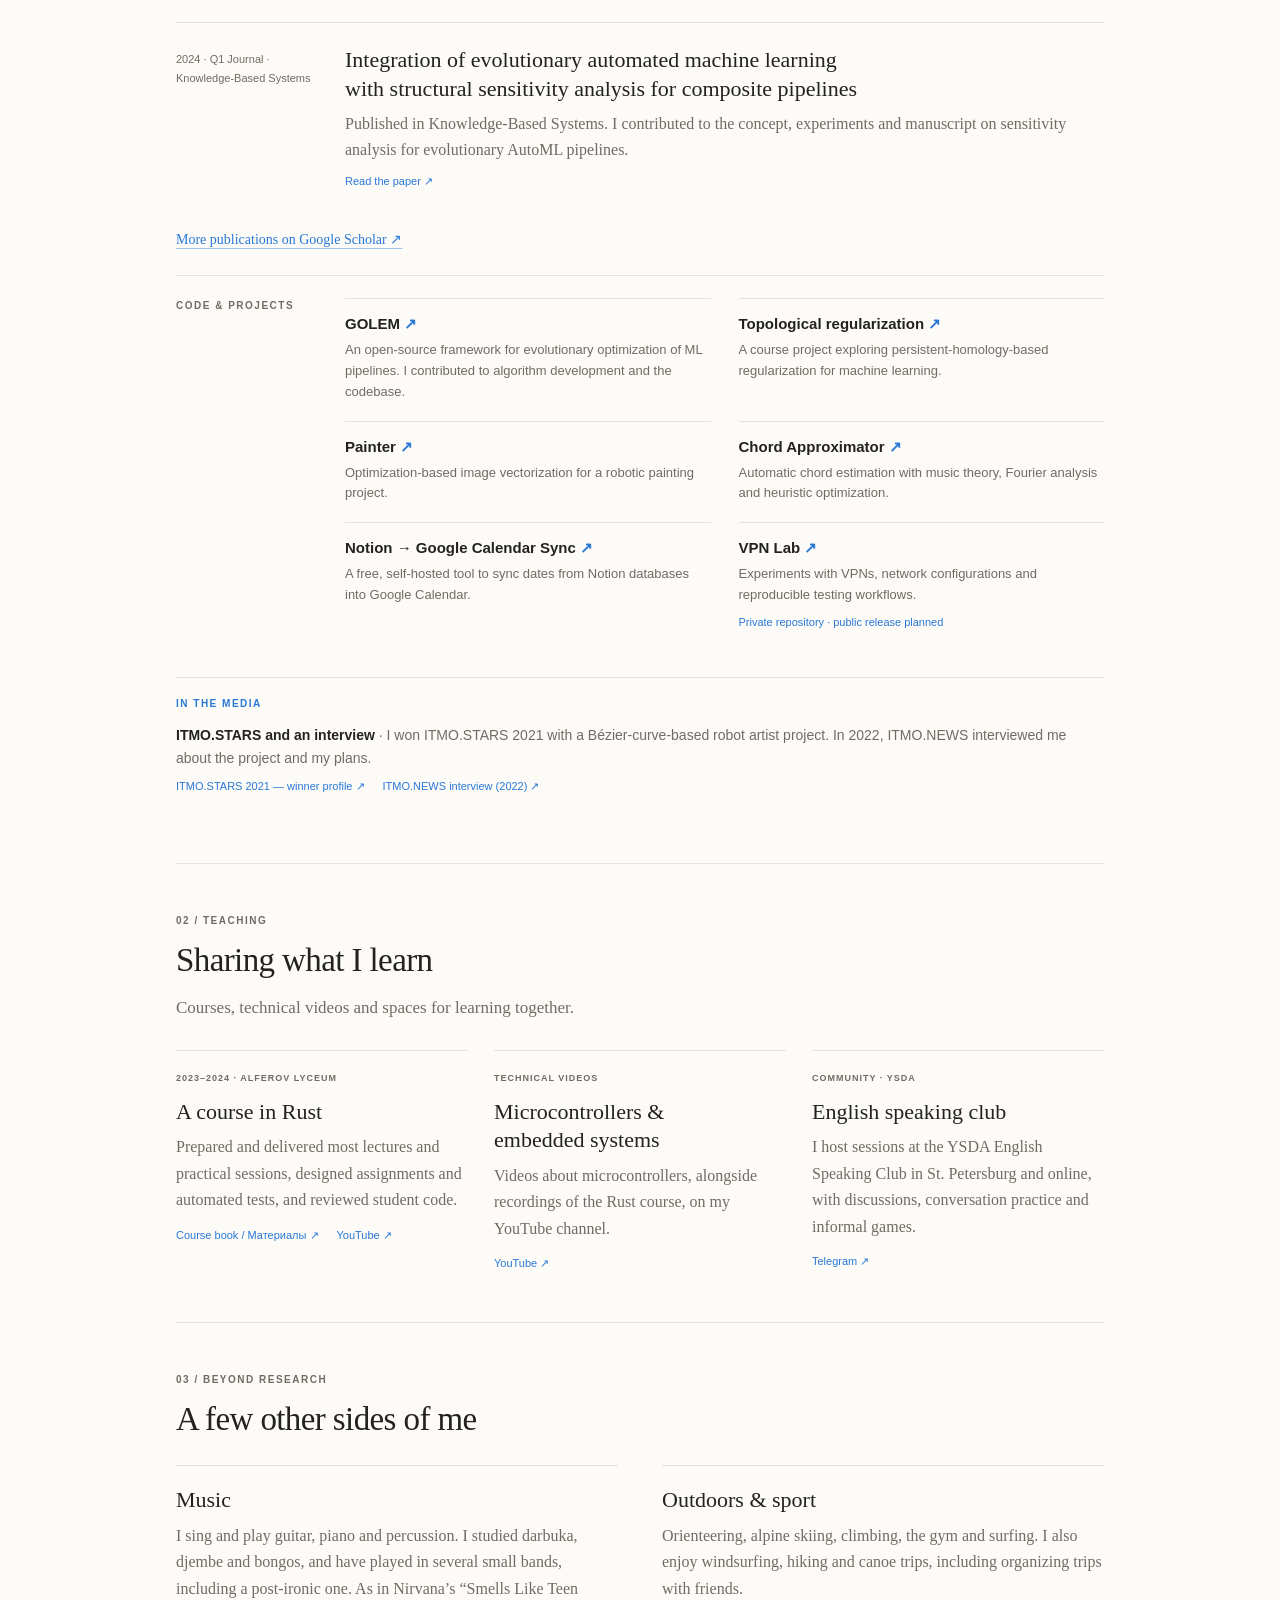
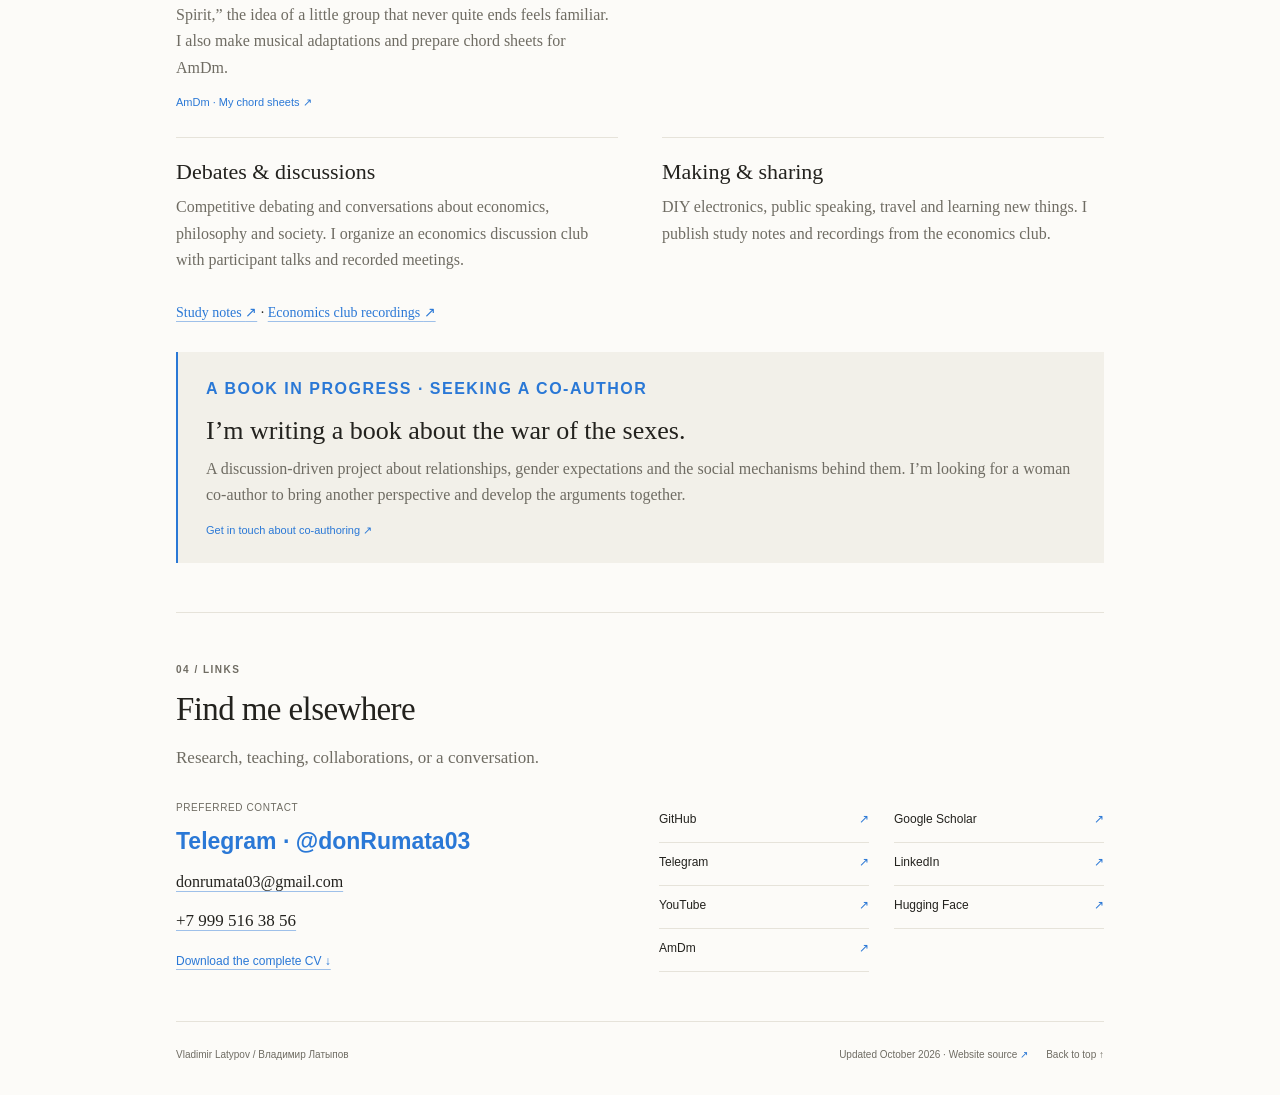
==== commit e8cb34ae: "Update epigraph text in index.html Replaced the original epigraph text with a new quote and updated " ====
--- a/index.html
+++ b/index.html
@@ -3,7 +3,7 @@
 <a class="skip" href="#main">Skip to content</a><header class="header"><div class="shell header-inner"><a class="brand" href="#about" aria-label="Vladimir Latypov">VL<span>.</span></a><nav aria-label="Main navigation"><a href="#research">Research</a><a href="#teaching">Teaching</a><a href="#beyond">Beyond research</a><a href="#contact">Links</a></nav><div class="settings"><a href="./" lang="en" hreflang="en" aria-current="page">EN</a><span>/</span><a href="./ru/" lang="ru" hreflang="ru" >RU</a><button class="theme-toggle" type="button" aria-label="Toggle dark mode" aria-pressed="false" hidden>◐</button></div></div></header><main id="main" class="shell">
 <section class="hero" id="about"><div><p class="eyebrow">ML Researcher · generative modeling</p><h1>Vladimir Latypov</h1><p class="alt-name" lang="ru">Владимир Латыпов</p><p class="lead">I'm an ML researcher at <a href='https://bayesgroup.org/'>BayesGroup</a> and a master's student at HSE × YSDA. I work on generative models, with a focus on diffusion models, GFlowNets and reinforcement learning.</p><p class="hero-detail">Alongside research, I develop real-time telecommunications equipment at <a href='https://kometeh.ru/'>KOMETEH</a>. Outside work: music, outdoor sports, debates and a book in progress.</p><div class="hero-links"><a class="button" href="./assets/vladimir-latypov-cv.pdf" type="application/pdf">Full CV · PDF <span class="arrow">↗</span></a><a href="https://t.me/donRumata03">Get in touch on Telegram <span class="arrow" aria-hidden="true">↗</span></a><a href="https://scholar.google.com/citations?user=0nONe0sAAAAJ">Google Scholar <span class="arrow" aria-hidden="true">↗</span></a></div></div><aside class="hero-aside"><figure class="portrait-frame"><span class="portrait-fallback" aria-hidden="true">VL.</span><img class="portrait" src="https://avatars.githubusercontent.com/u/49616375?v=4" alt="Vladimir Latypov" width="205" height="235" fetchpriority="high" referrerpolicy="no-referrer"></figure><p class="caption">Also online as donRumata03</p><p class="affiliations"><a href="https://bayesgroup.org/">BayesGroup</a><br><a href="https://www.hse.ru/en/">HSE</a> × <a href="https://dataschool.yandex.com/">YSDA</a></p></aside></section>
 <aside class="personal-epigraph" aria-label="A thought inspired by music">
- <p>Normality can feel comfortable while masking how violently it excludes those who do not fit.</p>
- <div class="epigraph-source">Inspired by <a href="https://www.gr-oborona.ru/pub/rock/egor_letov_stihi.html">“I Am Illusory”</a> · © Yegor Letov, Russian musician</div>
+ <p>Within your normalcy lives someone like me; around your joys, jackboots march; amid your freedom, they kill and scream!</p>
+ <div class="epigraph-source"><a href="https://www.gr-oborona.ru/pub/rock/egor_letov_stihi.html">“I Am Illusory”</a> · © Yegor Letov, Russian musician</div>
 </aside>
-<section class="section" id="research" aria-labelledby="research-heading"><p class="eyebrow">01 / Research</p><h2 id="research-heading">Selected work</h2><p class="section-intro">My current focus is RL alignment of latent diffusion language models. My broader interests include protein design, Physics-informed ML, and evolutionary computation.</p><article class="work"><div class="meta">2026 · SMILES research project · Alfa-Bank Award</div><div><h3><a href="https://www.skoltech.ru/en/news/summer-school-research-collaborations-skoltech-smiles-2026-concludes-suzhou">FlowDraft: Flow-Map Drafting for Lossless Parallel Decoding</a></h3><p>With Stepan Pavlenko and Yaroslav Pelekhov, I worked on flow-map drafting for lossless parallel decoding. The project received SMILES 2026&#x27;s Alfa-Bank Award. A public paper is not yet linked here.</p><div class="links"><a href="https://www.skoltech.ru/en/news/summer-school-research-collaborations-skoltech-smiles-2026-concludes-suzhou">Project announcement <span class="arrow" aria-hidden="true">↗</span></a></div></div></article><article class="work"><div class="meta">2025 · Preprint</div><div><h3><a href="https://arxiv.org/abs/2512.12671">On Approaches to Building Surrogate ODE Models for Diffusion Bridges</a></h3><p>Interpretable models of diffusion dynamics. I co-led this work and focused on SINDy-based flow matching: learning symbolic differential equations using sparse regression.</p><div class="links"><a href="https://arxiv.org/abs/2512.12671">Read the paper <span class="arrow" aria-hidden="true">↗</span></a></div></div></article><article class="work"><div class="meta">2025 · Thesis</div><div><h3><a href="https://openreview.net/forum?id=Kg1CLjJsO0">Evolutionary NAS for Convolutional KANs</a></h3><p>A tailored neural architecture search algorithm and new convolutional KAN layers. My bachelor&#x27;s thesis, awarded Best Diploma at ITMO and presented at MathAI &#x27;25.</p><div class="links"><a href="https://openreview.net/forum?id=Kg1CLjJsO0">Read the paper <span class="arrow" aria-hidden="true">↗</span></a></div></div></article><article class="work"><div class="meta">2025 · SMILES School Projects Proceedings</div><div><h3><a href="https://box.skoltech.ru/index.php/s/LEeQhaRW6GYYuAa">Categorical Iterative Proportional Fitting via Discrete Diffusion Models</a></h3><p>Co-developed C-IPF, a discrete-diffusion approach to Schrödinger bridges between categorical distributions. Published in the SMILES School Projects Proceedings 2025.</p><div class="links"><a href="https://box.skoltech.ru/index.php/s/LEeQhaRW6GYYuAa">Paper (PDF) <span class="arrow" aria-hidden="true">↗</span></a></div></div></article><article class="work"><div class="meta">2024 · Q1 Journal · Knowledge-Based Systems</div><div><h3><a href="https://doi.org/10.1016/j.knosys.2024.112363">Integration of evolutionary automated machine learning with structural sensitivity analysis for composite pipelines</a></h3><p>Published in Knowledge-Based Systems. I contributed to the concept, experiments and manuscript on sensitivity analysis for evolutionary AutoML pipelines.</p><div class="links"><a href="https://doi.org/10.1016/j.knosys.2024.112363">Read the paper <span class="arrow" aria-hidden="true">↗</span></a></div></div></article><p class="outro"><a href="https://scholar.google.com/citations?user=0nONe0sAAAAJ">More publications on Google Scholar <span class="arrow" aria-hidden="true">↗</span></a></p><div class="project-strip"><span class="eyebrow">Code & projects</span><div class="project-grid"><article class="project"><h3><a href="https://github.com/aimclub/GOLEM">GOLEM <span class="arrow" aria-hidden="true">↗</span></a></h3><p>An open-source framework for evolutionary optimization of ML pipelines. I contributed to algorithm development and the codebase.</p></article><article class="project"><h3><a href="https://github.com/donRumata03/topological-regularization">Topological regularization <span class="arrow" aria-hidden="true">↗</span></a></h3><p>A course project exploring persistent-homology-based regularization for machine learning.</p></article><article class="project"><h3><a href="https://github.com/donRumata03/Painter">Painter <span class="arrow" aria-hidden="true">↗</span></a></h3><p>Optimization-based image vectorization for a robotic painting project.</p></article><article class="project"><h3><a href="https://github.com/donRumata03/Chord_approximator">Chord Approximator <span class="arrow" aria-hidden="true">↗</span></a></h3><p>Automatic chord estimation with music theory, Fourier analysis and heuristic optimization.</p></article><article class="project"><h3><a href="https://github.com/donRumata03/notion-gcal-sync">Notion → Google Calendar Sync <span class="arrow" aria-hidden="true">↗</span></a></h3><p>A free, self-hosted tool to sync dates from Notion databases into Google Calendar.</p></article><article class="project"><h3><a href="https://github.com/donRumata03/vpn-lab">VPN Lab <span class="arrow" aria-hidden="true">↗</span></a></h3><p>Experiments with VPNs, network configurations and reproducible testing workflows.</p><span class="project-status">Private repository · public release planned</span></article></div></div><aside class="press-mention"><p class="eyebrow">In the media</p><p><strong>ITMO.STARS and an interview</strong> · I won ITMO.STARS 2021 with a Bézier-curve-based robot artist project. In 2022, ITMO.NEWS interviewed me about the project and my plans.</p><div class="links"><a href="https://news.itmo.ru/en/education/students/news/10496/">ITMO.STARS 2021 — winner profile <span class="arrow" aria-hidden="true">↗</span></a><a href="https://news.itmo.ru/en/news/12692/">ITMO.NEWS interview (2022) <span class="arrow" aria-hidden="true">↗</span></a></div></aside></section><section class="section" id="teaching" aria-labelledby="teaching-heading"><p class="eyebrow">02 / Teaching</p><h2 id="teaching-heading">Sharing what I learn</h2><p class="section-intro">Courses, technical videos and spaces for learning together.</p><div class="grid-three"><article class="card"><p class="eyebrow">2023–2024 · Alferov Lyceum</p><h3>A course in Rust</h3><p>Prepared and delivered most lectures and practical sessions, designed assignments and automated tests, and reviewed student code.</p><div class="links"><a href="https://pts-rust-course.github.io/rust-course-book/">Course book / Материалы <span class="arrow" aria-hidden="true">↗</span></a><a href="https://www.youtube.com/playlist?list=PLMdakVOACD9Ww337BXmG7AkozZalW0W--">YouTube <span class="arrow" aria-hidden="true">↗</span></a></div></article><article class="card"><p class="eyebrow">Technical videos</p><h3>Microcontrollers &amp; embedded systems</h3><p>Videos about microcontrollers, alongside recordings of the Rust course, on my YouTube channel.</p><div class="links"><a href="https://www.youtube.com/@donrumata5299">YouTube <span class="arrow" aria-hidden="true">↗</span></a></div></article><article class="card"><p class="eyebrow">Community · YSDA</p><h3>English speaking club</h3><p>I host sessions at the YSDA English Speaking Club in St. Petersburg and online, with discussions, conversation practice and informal games.</p><div class="links"><a href="https://t.me/donRumata03">Telegram <span class="arrow" aria-hidden="true">↗</span></a></div></article></div></section><section class="section" id="beyond" aria-labelledby="beyond-heading"><p class="eyebrow">03 / Beyond research</p><h2 id="beyond-heading">A few other sides of me</h2><div class="grid-two"><article class="card"><h3>Music</h3><p>I sing and play guitar, piano and percussion. I studied darbuka, djembe and bongos, and have played in several small bands, including a post-ironic one. As in Nirvana’s “Smells Like Teen Spirit,” the idea of a little group that never quite ends feels familiar. I also make musical adaptations and prepare chord sheets for AmDm.</p><div class="links"><a href="https://amdm.ru/users/donRumata03/songs/">AmDm · My chord sheets <span class="arrow" aria-hidden="true">↗</span></a></div></article><article class="card"><h3>Outdoors & sport</h3><p>Orienteering, alpine skiing, climbing, the gym and surfing. I also enjoy windsurfing, hiking and canoe trips, including organizing trips with friends.</p></article><article class="card"><h3>Debates & discussions</h3><p>Competitive debating and conversations about economics, philosophy and society. I organize an economics discussion club with participant talks and recorded meetings.</p></article><article class="card"><h3>Making & sharing</h3><p>DIY electronics, public speaking, travel and learning new things. I publish study notes and recordings from the economics club.</p></article></div><p class="outro"><a href="https://github.com/donRumata03/Conspects">Study notes <span class="arrow" aria-hidden="true">↗</span></a> · <a href="https://www.youtube.com/playlist?list=PLMdakVOACD9XE3PzWCs-CRNVUCjx3BdiG">Economics club recordings <span class="arrow" aria-hidden="true">↗</span></a></p><article class="book"><p class="eyebrow">A book in progress · seeking a co-author</p><h3>I’m writing a book about the war of the sexes.</h3><p>A discussion-driven project about relationships, gender expectations and the social mechanisms behind them. I’m looking for a woman co-author to bring another perspective and develop the arguments together.</p><div class="links"><a href="https://t.me/donRumata03">Get in touch about co-authoring <span class="arrow" aria-hidden="true">↗</span></a></div></article></section><section class="section" id="contact" aria-labelledby="contact-heading"><p class="eyebrow">04 / Links</p><h2 id="contact-heading">Find me elsewhere</h2><p class="section-intro">Research, teaching, collaborations, or a conversation.</p><div class="contact-layout"><div class="contact-direct"><span class="contact-hint">Preferred contact</span><a class="primary-contact" href="https://t.me/donRumata03">Telegram · @donRumata03</a><a class="email" href="mailto:donrumata03@gmail.com">donrumata03@gmail.com</a><a href="tel:+79995163856">+7 999 516 38 56</a><a href="./assets/vladimir-latypov-cv.pdf" download="Vladimir-Latypov-CV.pdf">Download the complete CV ↓</a></div><div class="profiles"><a href="https://github.com/donRumata03">GitHub <span class="arrow" aria-hidden="true">↗</span></a><a href="https://scholar.google.com/citations?user=0nONe0sAAAAJ">Google Scholar <span class="arrow" aria-hidden="true">↗</span></a><a href="https://t.me/donRumata03">Telegram <span class="arrow" aria-hidden="true">↗</span></a><a href="https://www.linkedin.com/in/don-rumata-558842353/">LinkedIn <span class="arrow" aria-hidden="true">↗</span></a><a href="https://www.youtube.com/@donrumata5299">YouTube <span class="arrow" aria-hidden="true">↗</span></a><a href="https://huggingface.co/donRumata03">Hugging Face <span class="arrow" aria-hidden="true">↗</span></a><a href="https://amdm.ru/users/donRumata03/songs/">AmDm <span class="arrow" aria-hidden="true">↗</span></a></div></div></section></main><footer class="shell footer"><span>Vladimir Latypov / Владимир Латыпов</span><span>Updated October 2026 · <a href="https://github.com/donRumata03/donRumata03.github.io">Website source <span class="arrow" aria-hidden="true">↗</span></a></span><a href="#about">Back to top ↑</a></footer><script src="./assets/site.js" defer></script></body></html>+<section class="section" id="research" aria-labelledby="research-heading"><p class="eyebrow">01 / Research</p><h2 id="research-heading">Selected work</h2><p class="section-intro">My current focus is RL alignment of latent diffusion language models. My broader interests include protein design, Physics-informed ML, and evolutionary computation.</p><article class="work"><div class="meta">2026 · SMILES research project · Alfa-Bank Award</div><div><h3><a href="https://www.skoltech.ru/en/news/summer-school-research-collaborations-skoltech-smiles-2026-concludes-suzhou">FlowDraft: Flow-Map Drafting for Lossless Parallel Decoding</a></h3><p>With Stepan Pavlenko and Yaroslav Pelekhov, I worked on flow-map drafting for lossless parallel decoding. The project received SMILES 2026&#x27;s Alfa-Bank Award. A public paper is not yet linked here.</p><div class="links"><a href="https://www.skoltech.ru/en/news/summer-school-research-collaborations-skoltech-smiles-2026-concludes-suzhou">Project announcement <span class="arrow" aria-hidden="true">↗</span></a></div></div></article><article class="work"><div class="meta">2025 · Preprint</div><div><h3><a href="https://arxiv.org/abs/2512.12671">On Approaches to Building Surrogate ODE Models for Diffusion Bridges</a></h3><p>Interpretable models of diffusion dynamics. I co-led this work and focused on SINDy-based flow matching: learning symbolic differential equations using sparse regression.</p><div class="links"><a href="https://arxiv.org/abs/2512.12671">Read the paper <span class="arrow" aria-hidden="true">↗</span></a></div></div></article><article class="work"><div class="meta">2025 · Thesis</div><div><h3><a href="https://openreview.net/forum?id=Kg1CLjJsO0">Evolutionary NAS for Convolutional KANs</a></h3><p>A tailored neural architecture search algorithm and new convolutional KAN layers. My bachelor&#x27;s thesis, awarded Best Diploma at ITMO and presented at MathAI &#x27;25.</p><div class="links"><a href="https://openreview.net/forum?id=Kg1CLjJsO0">Read the paper <span class="arrow" aria-hidden="true">↗</span></a></div></div></article><article class="work"><div class="meta">2025 · SMILES School Projects Proceedings</div><div><h3><a href="https://box.skoltech.ru/index.php/s/LEeQhaRW6GYYuAa">Categorical Iterative Proportional Fitting via Discrete Diffusion Models</a></h3><p>Co-developed C-IPF, a discrete-diffusion approach to Schrödinger bridges between categorical distributions. Published in the SMILES School Projects Proceedings 2025.</p><div class="links"><a href="https://box.skoltech.ru/index.php/s/LEeQhaRW6GYYuAa">Paper (PDF) <span class="arrow" aria-hidden="true">↗</span></a></div></div></article><article class="work"><div class="meta">2024 · Q1 Journal · Knowledge-Based Systems</div><div><h3><a href="https://doi.org/10.1016/j.knosys.2024.112363">Integration of evolutionary automated machine learning with structural sensitivity analysis for composite pipelines</a></h3><p>Published in Knowledge-Based Systems. I contributed to the concept, experiments and manuscript on sensitivity analysis for evolutionary AutoML pipelines.</p><div class="links"><a href="https://doi.org/10.1016/j.knosys.2024.112363">Read the paper <span class="arrow" aria-hidden="true">↗</span></a></div></div></article><p class="outro"><a href="https://scholar.google.com/citations?user=0nONe0sAAAAJ">More publications on Google Scholar <span class="arrow" aria-hidden="true">↗</span></a></p><div class="project-strip"><span class="eyebrow">Code & projects</span><div class="project-grid"><article class="project"><h3><a href="https://github.com/aimclub/GOLEM">GOLEM <span class="arrow" aria-hidden="true">↗</span></a></h3><p>An open-source framework for evolutionary optimization of ML pipelines. I contributed to algorithm development and the codebase.</p></article><article class="project"><h3><a href="https://github.com/donRumata03/topological-regularization">Topological regularization <span class="arrow" aria-hidden="true">↗</span></a></h3><p>A course project exploring persistent-homology-based regularization for machine learning.</p></article><article class="project"><h3><a href="https://github.com/donRumata03/Painter">Painter <span class="arrow" aria-hidden="true">↗</span></a></h3><p>Optimization-based image vectorization for a robotic painting project.</p></article><article class="project"><h3><a href="https://github.com/donRumata03/Chord_approximator">Chord Approximator <span class="arrow" aria-hidden="true">↗</span></a></h3><p>Automatic chord estimation with music theory, Fourier analysis and heuristic optimization.</p></article><article class="project"><h3><a href="https://github.com/donRumata03/notion-gcal-sync">Notion → Google Calendar Sync <span class="arrow" aria-hidden="true">↗</span></a></h3><p>A free, self-hosted tool to sync dates from Notion databases into Google Calendar.</p></article><article class="project"><h3><a href="https://github.com/donRumata03/vpn-lab">VPN Lab <span class="arrow" aria-hidden="true">↗</span></a></h3><p>Experiments with VPNs, network configurations and reproducible testing workflows.</p><span class="project-status">Private repository · public release planned</span></article></div></div><aside class="press-mention"><p class="eyebrow">In the media</p><p><strong>ITMO.STARS and an interview</strong> · I won ITMO.STARS 2021 with a Bézier-curve-based robot artist project. In 2022, ITMO.NEWS interviewed me about the project and my plans.</p><div class="links"><a href="https://news.itmo.ru/en/education/students/news/10496/">ITMO.STARS 2021 — winner profile <span class="arrow" aria-hidden="true">↗</span></a><a href="https://news.itmo.ru/en/news/12692/">ITMO.NEWS interview (2022) <span class="arrow" aria-hidden="true">↗</span></a></div></aside></section><section class="section" id="teaching" aria-labelledby="teaching-heading"><p class="eyebrow">02 / Teaching</p><h2 id="teaching-heading">Sharing what I learn</h2><p class="section-intro">Courses, technical videos and spaces for learning together.</p><div class="grid-three"><article class="card"><p class="eyebrow">2023–2024 · Alferov Lyceum</p><h3>A course in Rust</h3><p>Prepared and delivered most lectures and practical sessions, designed assignments and automated tests, and reviewed student code.</p><div class="links"><a href="https://pts-rust-course.github.io/rust-course-book/">Course book / Материалы <span class="arrow" aria-hidden="true">↗</span></a><a href="https://www.youtube.com/playlist?list=PLMdakVOACD9Ww337BXmG7AkozZalW0W--">YouTube <span class="arrow" aria-hidden="true">↗</span></a></div></article><article class="card"><p class="eyebrow">Technical videos</p><h3>Microcontrollers &amp; embedded systems</h3><p>Videos about microcontrollers, alongside recordings of the Rust course, on my YouTube channel.</p><div class="links"><a href="https://www.youtube.com/@donrumata5299">YouTube <span class="arrow" aria-hidden="true">↗</span></a></div></article><article class="card"><p class="eyebrow">Community · YSDA</p><h3>English speaking club</h3><p>I host sessions at the YSDA English Speaking Club in St. Petersburg and online, with discussions, conversation practice and informal games.</p><div class="links"><a href="https://t.me/donRumata03">Telegram <span class="arrow" aria-hidden="true">↗</span></a></div></article></div></section><section class="section" id="beyond" aria-labelledby="beyond-heading"><p class="eyebrow">03 / Beyond research</p><h2 id="beyond-heading">A few other sides of me</h2><div class="grid-two"><article class="card"><h3>Music</h3><p>I sing and play guitar, piano and percussion. I studied darbuka, djembe and bongos, and have played in several small bands, including a post-ironic one. As in Nirvana’s “Smells Like Teen Spirit,” the idea of a little group that never quite ends feels familiar. I also make musical adaptations and prepare chord sheets for AmDm.</p><div class="links"><a href="https://amdm.ru/users/donRumata03/songs/">AmDm · My chord sheets <span class="arrow" aria-hidden="true">↗</span></a></div></article><article class="card"><h3>Outdoors & sport</h3><p>Orienteering, alpine skiing, climbing, the gym and surfing. I also enjoy windsurfing, hiking and canoe trips, including organizing trips with friends.</p></article><article class="card"><h3>Debates & discussions</h3><p>Competitive debating and conversations about economics, philosophy and society. I organize an economics discussion club with participant talks and recorded meetings.</p></article><article class="card"><h3>Making & sharing</h3><p>DIY electronics, public speaking, travel and learning new things. I publish study notes and recordings from the economics club.</p></article></div><p class="outro"><a href="https://github.com/donRumata03/Conspects">Study notes <span class="arrow" aria-hidden="true">↗</span></a> · <a href="https://www.youtube.com/playlist?list=PLMdakVOACD9XE3PzWCs-CRNVUCjx3BdiG">Economics club recordings <span class="arrow" aria-hidden="true">↗</span></a></p><article class="book"><p class="eyebrow">A book in progress · seeking a co-author</p><h3>I’m writing a book about the war of the sexes.</h3><p>A discussion-driven project about relationships, gender expectations and the social mechanisms behind them. I’m looking for a woman co-author to bring another perspective and develop the arguments together.</p><div class="links"><a href="https://t.me/donRumata03">Get in touch about co-authoring <span class="arrow" aria-hidden="true">↗</span></a></div></article></section><section class="section" id="contact" aria-labelledby="contact-heading"><p class="eyebrow">04 / Links</p><h2 id="contact-heading">Find me elsewhere</h2><p class="section-intro">Research, teaching, collaborations, or a conversation.</p><div class="contact-layout"><div class="contact-direct"><span class="contact-hint">Preferred contact</span><a class="primary-contact" href="https://t.me/donRumata03">Telegram · @donRumata03</a><a class="email" href="mailto:donrumata03@gmail.com">donrumata03@gmail.com</a><a href="tel:+79995163856">+7 999 516 38 56</a><a href="./assets/vladimir-latypov-cv.pdf" download="Vladimir-Latypov-CV.pdf">Download the complete CV ↓</a></div><div class="profiles"><a href="https://github.com/donRumata03">GitHub <span class="arrow" aria-hidden="true">↗</span></a><a href="https://scholar.google.com/citations?user=0nONe0sAAAAJ">Google Scholar <span class="arrow" aria-hidden="true">↗</span></a><a href="https://t.me/donRumata03">Telegram <span class="arrow" aria-hidden="true">↗</span></a><a href="https://www.linkedin.com/in/don-rumata-558842353/">LinkedIn <span class="arrow" aria-hidden="true">↗</span></a><a href="https://www.youtube.com/@donrumata5299">YouTube <span class="arrow" aria-hidden="true">↗</span></a><a href="https://huggingface.co/donRumata03">Hugging Face <span class="arrow" aria-hidden="true">↗</span></a><a href="https://amdm.ru/users/donRumata03/songs/">AmDm <span class="arrow" aria-hidden="true">↗</span></a></div></div></section></main><footer class="shell footer"><span>Vladimir Latypov / Владимир Латыпов</span><span>Updated October 2026 · <a href="https://github.com/donRumata03/donRumata03.github.io">Website source <span class="arrow" aria-hidden="true">↗</span></a></span><a href="#about">Back to top ↑</a></footer><script src="./assets/site.js" defer></script></body></html>
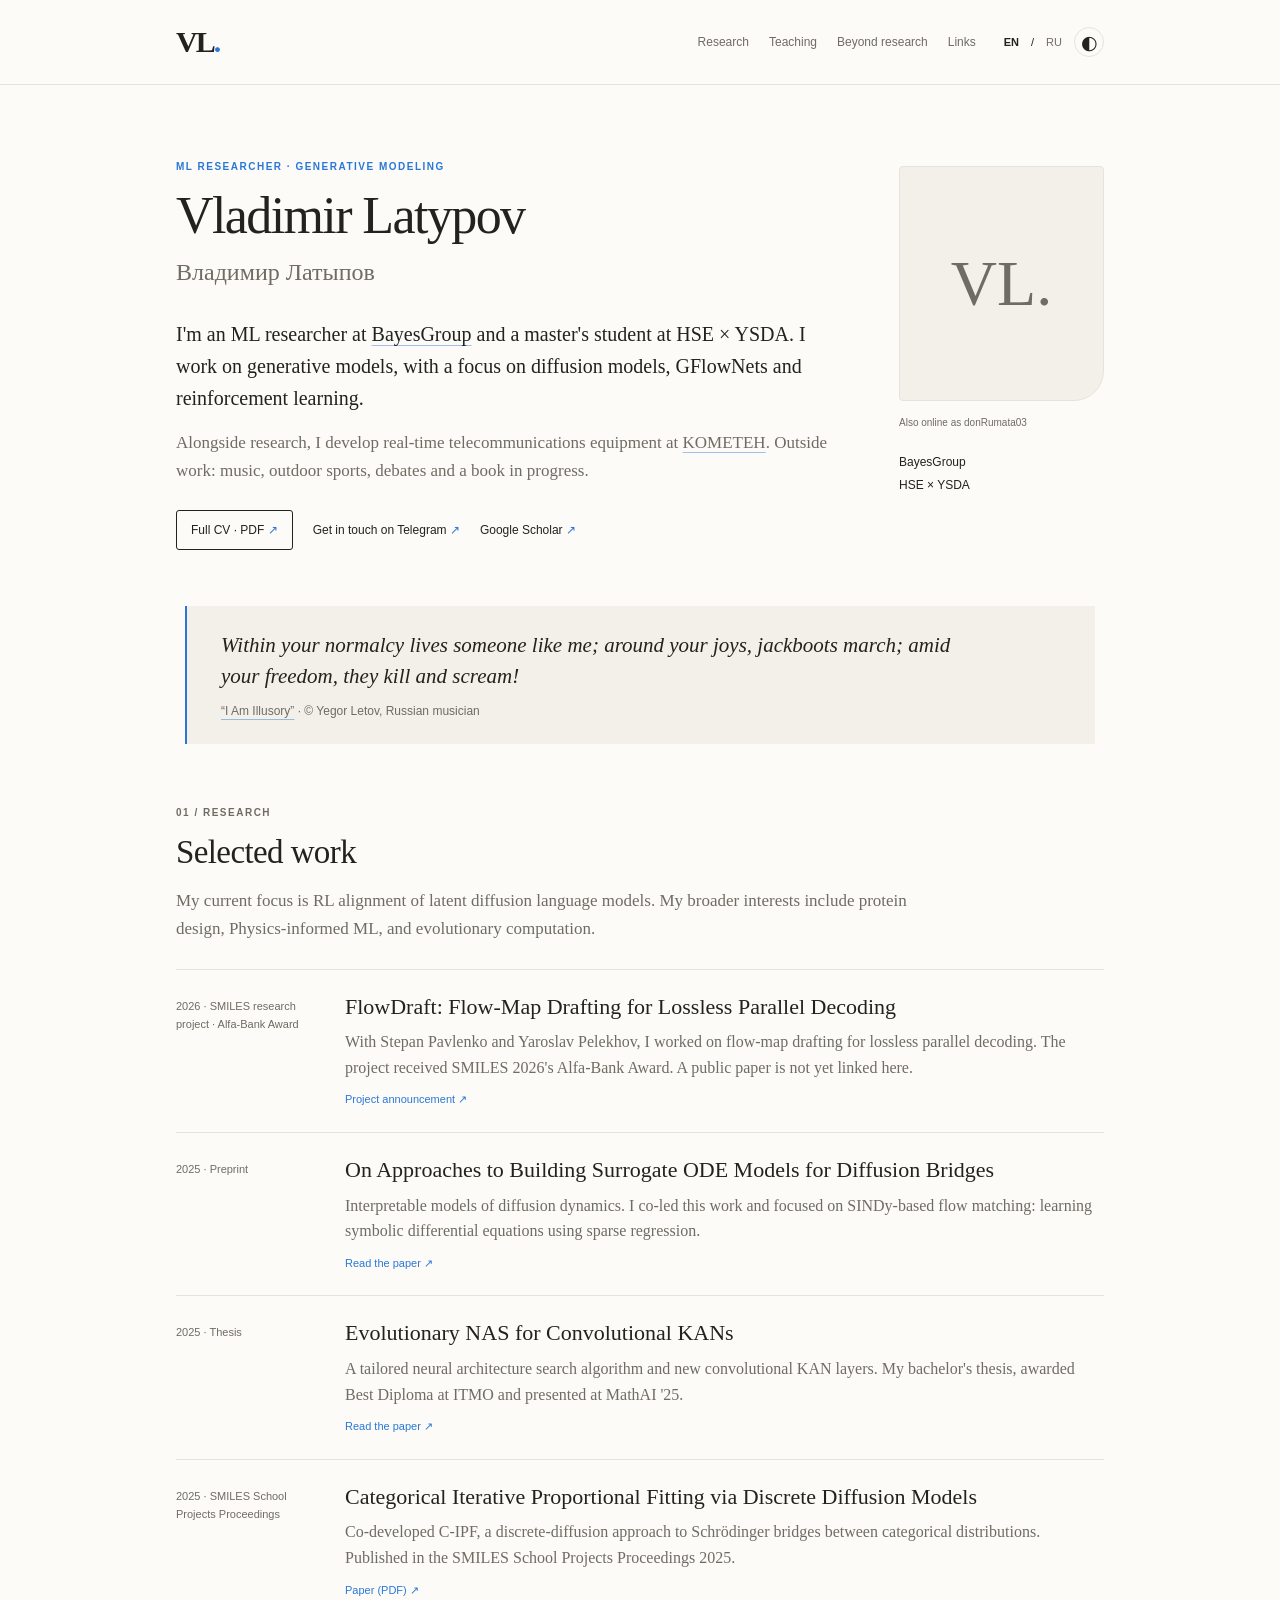
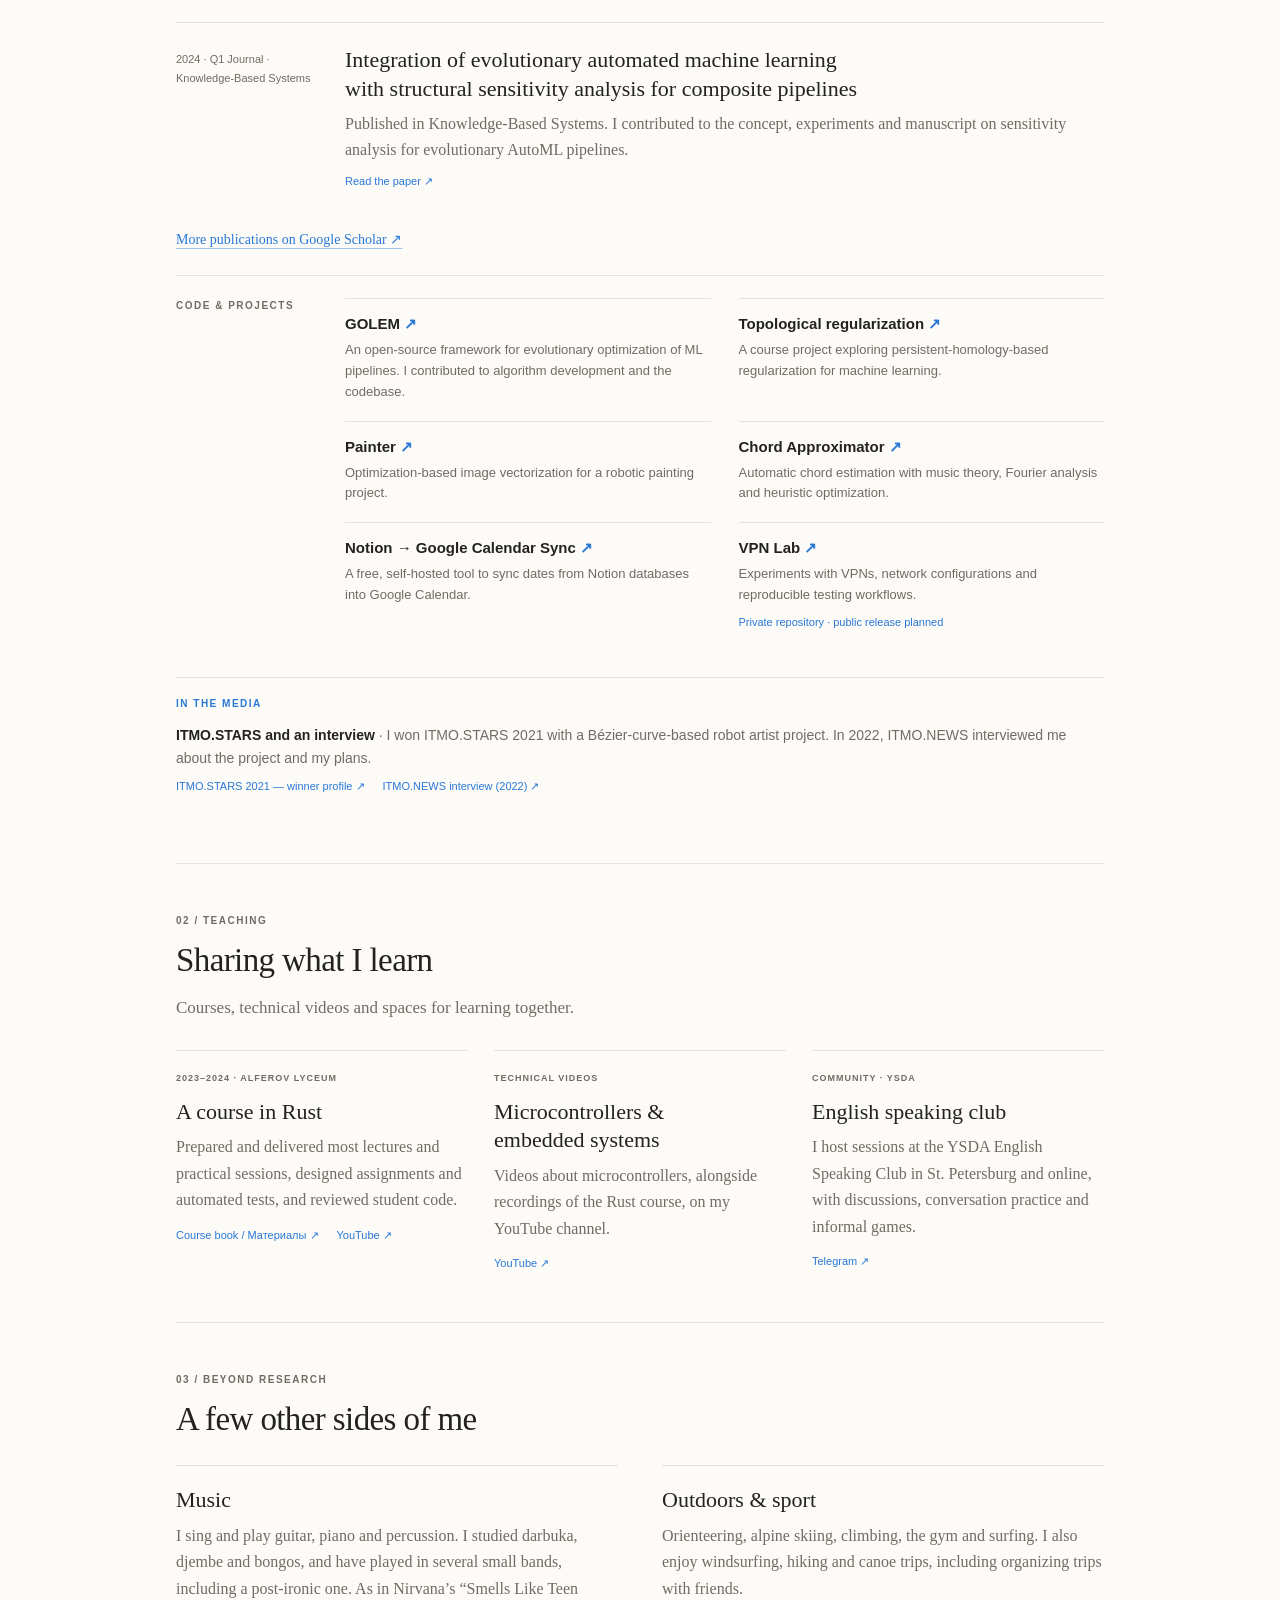
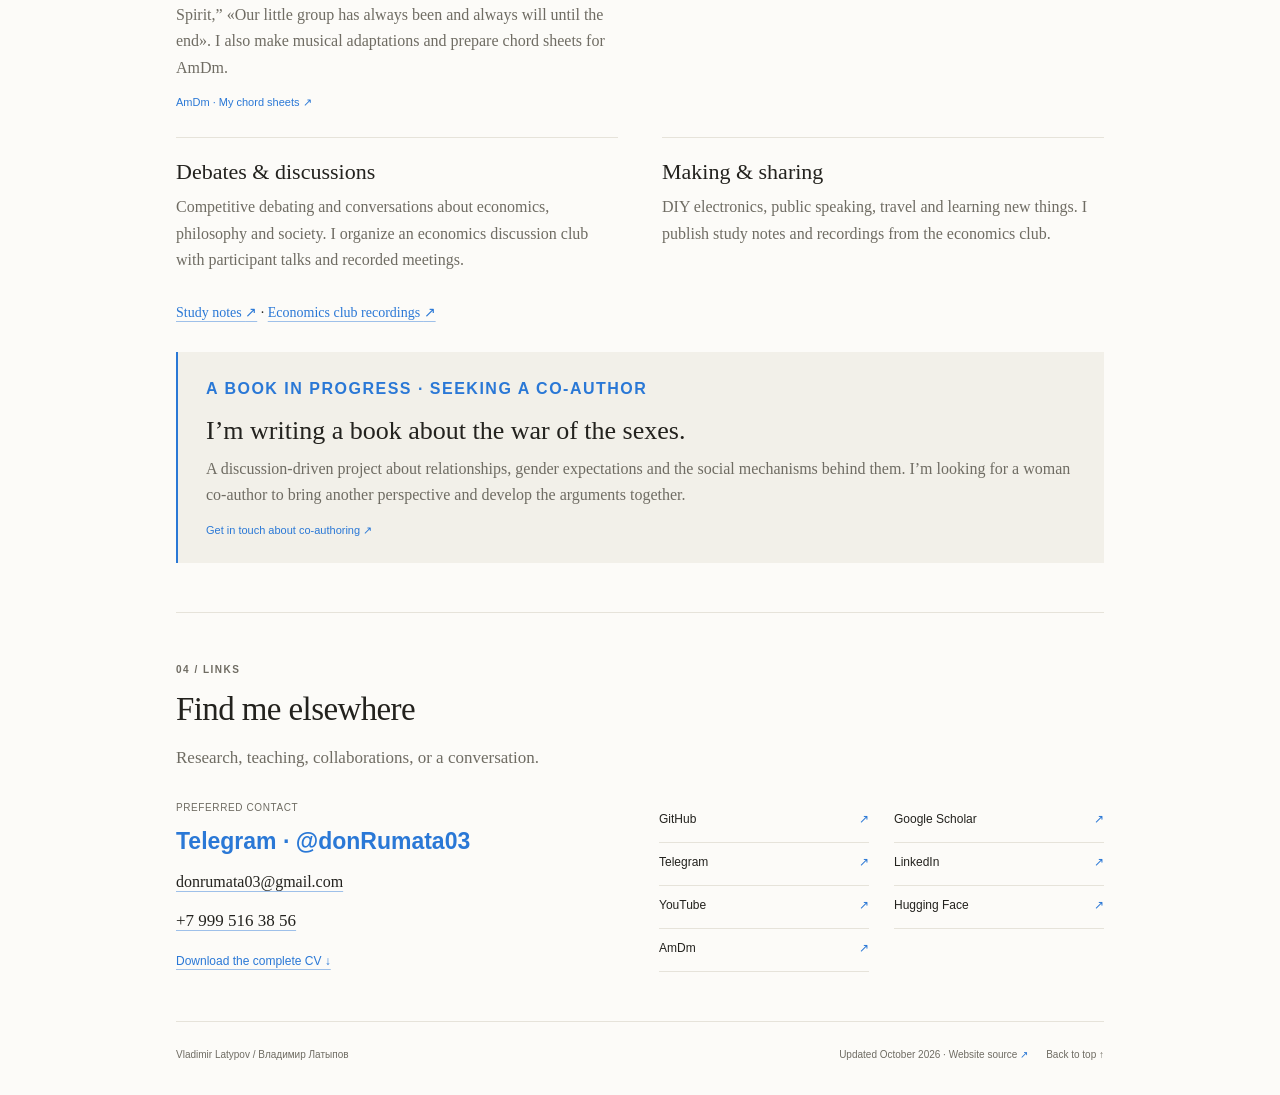
==== commit acd0a326: "Sync generated pages with preserved site content" ====
--- a/index.html
+++ b/index.html
@@ -6,4 +6,4 @@
  <p>Within your normalcy lives someone like me; around your joys, jackboots march; amid your freedom, they kill and scream!</p>
  <div class="epigraph-source"><a href="https://www.gr-oborona.ru/pub/rock/egor_letov_stihi.html">“I Am Illusory”</a> · © Yegor Letov, Russian musician</div>
 </aside>
-<section class="section" id="research" aria-labelledby="research-heading"><p class="eyebrow">01 / Research</p><h2 id="research-heading">Selected work</h2><p class="section-intro">My current focus is RL alignment of latent diffusion language models. My broader interests include protein design, Physics-informed ML, and evolutionary computation.</p><article class="work"><div class="meta">2026 · SMILES research project · Alfa-Bank Award</div><div><h3><a href="https://www.skoltech.ru/en/news/summer-school-research-collaborations-skoltech-smiles-2026-concludes-suzhou">FlowDraft: Flow-Map Drafting for Lossless Parallel Decoding</a></h3><p>With Stepan Pavlenko and Yaroslav Pelekhov, I worked on flow-map drafting for lossless parallel decoding. The project received SMILES 2026&#x27;s Alfa-Bank Award. A public paper is not yet linked here.</p><div class="links"><a href="https://www.skoltech.ru/en/news/summer-school-research-collaborations-skoltech-smiles-2026-concludes-suzhou">Project announcement <span class="arrow" aria-hidden="true">↗</span></a></div></div></article><article class="work"><div class="meta">2025 · Preprint</div><div><h3><a href="https://arxiv.org/abs/2512.12671">On Approaches to Building Surrogate ODE Models for Diffusion Bridges</a></h3><p>Interpretable models of diffusion dynamics. I co-led this work and focused on SINDy-based flow matching: learning symbolic differential equations using sparse regression.</p><div class="links"><a href="https://arxiv.org/abs/2512.12671">Read the paper <span class="arrow" aria-hidden="true">↗</span></a></div></div></article><article class="work"><div class="meta">2025 · Thesis</div><div><h3><a href="https://openreview.net/forum?id=Kg1CLjJsO0">Evolutionary NAS for Convolutional KANs</a></h3><p>A tailored neural architecture search algorithm and new convolutional KAN layers. My bachelor&#x27;s thesis, awarded Best Diploma at ITMO and presented at MathAI &#x27;25.</p><div class="links"><a href="https://openreview.net/forum?id=Kg1CLjJsO0">Read the paper <span class="arrow" aria-hidden="true">↗</span></a></div></div></article><article class="work"><div class="meta">2025 · SMILES School Projects Proceedings</div><div><h3><a href="https://box.skoltech.ru/index.php/s/LEeQhaRW6GYYuAa">Categorical Iterative Proportional Fitting via Discrete Diffusion Models</a></h3><p>Co-developed C-IPF, a discrete-diffusion approach to Schrödinger bridges between categorical distributions. Published in the SMILES School Projects Proceedings 2025.</p><div class="links"><a href="https://box.skoltech.ru/index.php/s/LEeQhaRW6GYYuAa">Paper (PDF) <span class="arrow" aria-hidden="true">↗</span></a></div></div></article><article class="work"><div class="meta">2024 · Q1 Journal · Knowledge-Based Systems</div><div><h3><a href="https://doi.org/10.1016/j.knosys.2024.112363">Integration of evolutionary automated machine learning with structural sensitivity analysis for composite pipelines</a></h3><p>Published in Knowledge-Based Systems. I contributed to the concept, experiments and manuscript on sensitivity analysis for evolutionary AutoML pipelines.</p><div class="links"><a href="https://doi.org/10.1016/j.knosys.2024.112363">Read the paper <span class="arrow" aria-hidden="true">↗</span></a></div></div></article><p class="outro"><a href="https://scholar.google.com/citations?user=0nONe0sAAAAJ">More publications on Google Scholar <span class="arrow" aria-hidden="true">↗</span></a></p><div class="project-strip"><span class="eyebrow">Code & projects</span><div class="project-grid"><article class="project"><h3><a href="https://github.com/aimclub/GOLEM">GOLEM <span class="arrow" aria-hidden="true">↗</span></a></h3><p>An open-source framework for evolutionary optimization of ML pipelines. I contributed to algorithm development and the codebase.</p></article><article class="project"><h3><a href="https://github.com/donRumata03/topological-regularization">Topological regularization <span class="arrow" aria-hidden="true">↗</span></a></h3><p>A course project exploring persistent-homology-based regularization for machine learning.</p></article><article class="project"><h3><a href="https://github.com/donRumata03/Painter">Painter <span class="arrow" aria-hidden="true">↗</span></a></h3><p>Optimization-based image vectorization for a robotic painting project.</p></article><article class="project"><h3><a href="https://github.com/donRumata03/Chord_approximator">Chord Approximator <span class="arrow" aria-hidden="true">↗</span></a></h3><p>Automatic chord estimation with music theory, Fourier analysis and heuristic optimization.</p></article><article class="project"><h3><a href="https://github.com/donRumata03/notion-gcal-sync">Notion → Google Calendar Sync <span class="arrow" aria-hidden="true">↗</span></a></h3><p>A free, self-hosted tool to sync dates from Notion databases into Google Calendar.</p></article><article class="project"><h3><a href="https://github.com/donRumata03/vpn-lab">VPN Lab <span class="arrow" aria-hidden="true">↗</span></a></h3><p>Experiments with VPNs, network configurations and reproducible testing workflows.</p><span class="project-status">Private repository · public release planned</span></article></div></div><aside class="press-mention"><p class="eyebrow">In the media</p><p><strong>ITMO.STARS and an interview</strong> · I won ITMO.STARS 2021 with a Bézier-curve-based robot artist project. In 2022, ITMO.NEWS interviewed me about the project and my plans.</p><div class="links"><a href="https://news.itmo.ru/en/education/students/news/10496/">ITMO.STARS 2021 — winner profile <span class="arrow" aria-hidden="true">↗</span></a><a href="https://news.itmo.ru/en/news/12692/">ITMO.NEWS interview (2022) <span class="arrow" aria-hidden="true">↗</span></a></div></aside></section><section class="section" id="teaching" aria-labelledby="teaching-heading"><p class="eyebrow">02 / Teaching</p><h2 id="teaching-heading">Sharing what I learn</h2><p class="section-intro">Courses, technical videos and spaces for learning together.</p><div class="grid-three"><article class="card"><p class="eyebrow">2023–2024 · Alferov Lyceum</p><h3>A course in Rust</h3><p>Prepared and delivered most lectures and practical sessions, designed assignments and automated tests, and reviewed student code.</p><div class="links"><a href="https://pts-rust-course.github.io/rust-course-book/">Course book / Материалы <span class="arrow" aria-hidden="true">↗</span></a><a href="https://www.youtube.com/playlist?list=PLMdakVOACD9Ww337BXmG7AkozZalW0W--">YouTube <span class="arrow" aria-hidden="true">↗</span></a></div></article><article class="card"><p class="eyebrow">Technical videos</p><h3>Microcontrollers &amp; embedded systems</h3><p>Videos about microcontrollers, alongside recordings of the Rust course, on my YouTube channel.</p><div class="links"><a href="https://www.youtube.com/@donrumata5299">YouTube <span class="arrow" aria-hidden="true">↗</span></a></div></article><article class="card"><p class="eyebrow">Community · YSDA</p><h3>English speaking club</h3><p>I host sessions at the YSDA English Speaking Club in St. Petersburg and online, with discussions, conversation practice and informal games.</p><div class="links"><a href="https://t.me/donRumata03">Telegram <span class="arrow" aria-hidden="true">↗</span></a></div></article></div></section><section class="section" id="beyond" aria-labelledby="beyond-heading"><p class="eyebrow">03 / Beyond research</p><h2 id="beyond-heading">A few other sides of me</h2><div class="grid-two"><article class="card"><h3>Music</h3><p>I sing and play guitar, piano and percussion. I studied darbuka, djembe and bongos, and have played in several small bands, including a post-ironic one. As in Nirvana’s “Smells Like Teen Spirit,” the idea of a little group that never quite ends feels familiar. I also make musical adaptations and prepare chord sheets for AmDm.</p><div class="links"><a href="https://amdm.ru/users/donRumata03/songs/">AmDm · My chord sheets <span class="arrow" aria-hidden="true">↗</span></a></div></article><article class="card"><h3>Outdoors & sport</h3><p>Orienteering, alpine skiing, climbing, the gym and surfing. I also enjoy windsurfing, hiking and canoe trips, including organizing trips with friends.</p></article><article class="card"><h3>Debates & discussions</h3><p>Competitive debating and conversations about economics, philosophy and society. I organize an economics discussion club with participant talks and recorded meetings.</p></article><article class="card"><h3>Making & sharing</h3><p>DIY electronics, public speaking, travel and learning new things. I publish study notes and recordings from the economics club.</p></article></div><p class="outro"><a href="https://github.com/donRumata03/Conspects">Study notes <span class="arrow" aria-hidden="true">↗</span></a> · <a href="https://www.youtube.com/playlist?list=PLMdakVOACD9XE3PzWCs-CRNVUCjx3BdiG">Economics club recordings <span class="arrow" aria-hidden="true">↗</span></a></p><article class="book"><p class="eyebrow">A book in progress · seeking a co-author</p><h3>I’m writing a book about the war of the sexes.</h3><p>A discussion-driven project about relationships, gender expectations and the social mechanisms behind them. I’m looking for a woman co-author to bring another perspective and develop the arguments together.</p><div class="links"><a href="https://t.me/donRumata03">Get in touch about co-authoring <span class="arrow" aria-hidden="true">↗</span></a></div></article></section><section class="section" id="contact" aria-labelledby="contact-heading"><p class="eyebrow">04 / Links</p><h2 id="contact-heading">Find me elsewhere</h2><p class="section-intro">Research, teaching, collaborations, or a conversation.</p><div class="contact-layout"><div class="contact-direct"><span class="contact-hint">Preferred contact</span><a class="primary-contact" href="https://t.me/donRumata03">Telegram · @donRumata03</a><a class="email" href="mailto:donrumata03@gmail.com">donrumata03@gmail.com</a><a href="tel:+79995163856">+7 999 516 38 56</a><a href="./assets/vladimir-latypov-cv.pdf" download="Vladimir-Latypov-CV.pdf">Download the complete CV ↓</a></div><div class="profiles"><a href="https://github.com/donRumata03">GitHub <span class="arrow" aria-hidden="true">↗</span></a><a href="https://scholar.google.com/citations?user=0nONe0sAAAAJ">Google Scholar <span class="arrow" aria-hidden="true">↗</span></a><a href="https://t.me/donRumata03">Telegram <span class="arrow" aria-hidden="true">↗</span></a><a href="https://www.linkedin.com/in/don-rumata-558842353/">LinkedIn <span class="arrow" aria-hidden="true">↗</span></a><a href="https://www.youtube.com/@donrumata5299">YouTube <span class="arrow" aria-hidden="true">↗</span></a><a href="https://huggingface.co/donRumata03">Hugging Face <span class="arrow" aria-hidden="true">↗</span></a><a href="https://amdm.ru/users/donRumata03/songs/">AmDm <span class="arrow" aria-hidden="true">↗</span></a></div></div></section></main><footer class="shell footer"><span>Vladimir Latypov / Владимир Латыпов</span><span>Updated October 2026 · <a href="https://github.com/donRumata03/donRumata03.github.io">Website source <span class="arrow" aria-hidden="true">↗</span></a></span><a href="#about">Back to top ↑</a></footer><script src="./assets/site.js" defer></script></body></html>
+<section class="section" id="research" aria-labelledby="research-heading"><p class="eyebrow">01 / Research</p><h2 id="research-heading">Selected work</h2><p class="section-intro">My current focus is RL alignment of latent diffusion language models. My broader interests include protein design, Physics-informed ML, and evolutionary computation.</p><article class="work"><div class="meta">2026 · SMILES research project · Alfa-Bank Award</div><div><h3><a href="https://www.skoltech.ru/en/news/summer-school-research-collaborations-skoltech-smiles-2026-concludes-suzhou">FlowDraft: Flow-Map Drafting for Lossless Parallel Decoding</a></h3><p>With Stepan Pavlenko and Yaroslav Pelekhov, I worked on flow-map drafting for lossless parallel decoding. The project received SMILES 2026&#x27;s Alfa-Bank Award. A public paper is not yet linked here.</p><div class="links"><a href="https://www.skoltech.ru/en/news/summer-school-research-collaborations-skoltech-smiles-2026-concludes-suzhou">Project announcement <span class="arrow" aria-hidden="true">↗</span></a></div></div></article><article class="work"><div class="meta">2025 · Preprint</div><div><h3><a href="https://arxiv.org/abs/2512.12671">On Approaches to Building Surrogate ODE Models for Diffusion Bridges</a></h3><p>Interpretable models of diffusion dynamics. I co-led this work and focused on SINDy-based flow matching: learning symbolic differential equations using sparse regression.</p><div class="links"><a href="https://arxiv.org/abs/2512.12671">Read the paper <span class="arrow" aria-hidden="true">↗</span></a></div></div></article><article class="work"><div class="meta">2025 · Thesis</div><div><h3><a href="https://openreview.net/forum?id=Kg1CLjJsO0">Evolutionary NAS for Convolutional KANs</a></h3><p>A tailored neural architecture search algorithm and new convolutional KAN layers. My bachelor&#x27;s thesis, awarded Best Diploma at ITMO and presented at MathAI &#x27;25.</p><div class="links"><a href="https://openreview.net/forum?id=Kg1CLjJsO0">Read the paper <span class="arrow" aria-hidden="true">↗</span></a></div></div></article><article class="work"><div class="meta">2025 · SMILES School Projects Proceedings</div><div><h3><a href="https://box.skoltech.ru/index.php/s/LEeQhaRW6GYYuAa">Categorical Iterative Proportional Fitting via Discrete Diffusion Models</a></h3><p>Co-developed C-IPF, a discrete-diffusion approach to Schrödinger bridges between categorical distributions. Published in the SMILES School Projects Proceedings 2025.</p><div class="links"><a href="https://box.skoltech.ru/index.php/s/LEeQhaRW6GYYuAa">Paper (PDF) <span class="arrow" aria-hidden="true">↗</span></a></div></div></article><article class="work"><div class="meta">2024 · Q1 Journal · Knowledge-Based Systems</div><div><h3><a href="https://doi.org/10.1016/j.knosys.2024.112363">Integration of evolutionary automated machine learning with structural sensitivity analysis for composite pipelines</a></h3><p>Published in Knowledge-Based Systems. I contributed to the concept, experiments and manuscript on sensitivity analysis for evolutionary AutoML pipelines.</p><div class="links"><a href="https://doi.org/10.1016/j.knosys.2024.112363">Read the paper <span class="arrow" aria-hidden="true">↗</span></a></div></div></article><p class="outro"><a href="https://scholar.google.com/citations?user=0nONe0sAAAAJ">More publications on Google Scholar <span class="arrow" aria-hidden="true">↗</span></a></p><div class="project-strip"><span class="eyebrow">Code & projects</span><div class="project-grid"><article class="project"><h3><a href="https://github.com/aimclub/GOLEM">GOLEM <span class="arrow" aria-hidden="true">↗</span></a></h3><p>An open-source framework for evolutionary optimization of ML pipelines. I contributed to algorithm development and the codebase.</p></article><article class="project"><h3><a href="https://github.com/donRumata03/topological-regularization">Topological regularization <span class="arrow" aria-hidden="true">↗</span></a></h3><p>A course project exploring persistent-homology-based regularization for machine learning.</p></article><article class="project"><h3><a href="https://github.com/donRumata03/Painter">Painter <span class="arrow" aria-hidden="true">↗</span></a></h3><p>Optimization-based image vectorization for a robotic painting project.</p></article><article class="project"><h3><a href="https://github.com/donRumata03/Chord_approximator">Chord Approximator <span class="arrow" aria-hidden="true">↗</span></a></h3><p>Automatic chord estimation with music theory, Fourier analysis and heuristic optimization.</p></article><article class="project"><h3><a href="https://github.com/donRumata03/notion-gcal-sync">Notion → Google Calendar Sync <span class="arrow" aria-hidden="true">↗</span></a></h3><p>A free, self-hosted tool to sync dates from Notion databases into Google Calendar.</p></article><article class="project"><h3><a href="https://github.com/donRumata03/vpn-lab">VPN Lab <span class="arrow" aria-hidden="true">↗</span></a></h3><p>Experiments with VPNs, network configurations and reproducible testing workflows.</p><span class="project-status">Private repository · public release planned</span></article></div></div><aside class="press-mention"><p class="eyebrow">In the media</p><p><strong>ITMO.STARS and an interview</strong> · I won ITMO.STARS 2021 with a Bézier-curve-based robot artist project. In 2022, ITMO.NEWS interviewed me about the project and my plans.</p><div class="links"><a href="https://news.itmo.ru/en/education/students/news/10496/">ITMO.STARS 2021 — winner profile <span class="arrow" aria-hidden="true">↗</span></a><a href="https://news.itmo.ru/en/news/12692/">ITMO.NEWS interview (2022) <span class="arrow" aria-hidden="true">↗</span></a></div></aside></section><section class="section" id="teaching" aria-labelledby="teaching-heading"><p class="eyebrow">02 / Teaching</p><h2 id="teaching-heading">Sharing what I learn</h2><p class="section-intro">Courses, technical videos and spaces for learning together.</p><div class="grid-three"><article class="card"><p class="eyebrow">2023–2024 · Alferov Lyceum</p><h3>A course in Rust</h3><p>Prepared and delivered most lectures and practical sessions, designed assignments and automated tests, and reviewed student code.</p><div class="links"><a href="https://pts-rust-course.github.io/rust-course-book/">Course book / Материалы <span class="arrow" aria-hidden="true">↗</span></a><a href="https://www.youtube.com/playlist?list=PLMdakVOACD9Ww337BXmG7AkozZalW0W--">YouTube <span class="arrow" aria-hidden="true">↗</span></a></div></article><article class="card"><p class="eyebrow">Technical videos</p><h3>Microcontrollers &amp; embedded systems</h3><p>Videos about microcontrollers, alongside recordings of the Rust course, on my YouTube channel.</p><div class="links"><a href="https://www.youtube.com/@donrumata5299">YouTube <span class="arrow" aria-hidden="true">↗</span></a></div></article><article class="card"><p class="eyebrow">Community · YSDA</p><h3>English speaking club</h3><p>I host sessions at the YSDA English Speaking Club in St. Petersburg and online, with discussions, conversation practice and informal games.</p><div class="links"><a href="https://t.me/donRumata03">Telegram <span class="arrow" aria-hidden="true">↗</span></a></div></article></div></section><section class="section" id="beyond" aria-labelledby="beyond-heading"><p class="eyebrow">03 / Beyond research</p><h2 id="beyond-heading">A few other sides of me</h2><div class="grid-two"><article class="card"><h3>Music</h3><p>I sing and play guitar, piano and percussion. I studied darbuka, djembe and bongos, and have played in several small bands, including a post-ironic one. As in Nirvana’s “Smells Like Teen Spirit,” «Our little group has always been and always will until the end». I also make musical adaptations and prepare chord sheets for AmDm.</p><div class="links"><a href="https://amdm.ru/users/donRumata03/songs/">AmDm · My chord sheets <span class="arrow" aria-hidden="true">↗</span></a></div></article><article class="card"><h3>Outdoors & sport</h3><p>Orienteering, alpine skiing, climbing, the gym and surfing. I also enjoy windsurfing, hiking and canoe trips, including organizing trips with friends.</p></article><article class="card"><h3>Debates & discussions</h3><p>Competitive debating and conversations about economics, philosophy and society. I organize an economics discussion club with participant talks and recorded meetings.</p></article><article class="card"><h3>Making & sharing</h3><p>DIY electronics, public speaking, travel and learning new things. I publish study notes and recordings from the economics club.</p></article></div><p class="outro"><a href="https://github.com/donRumata03/Conspects">Study notes <span class="arrow" aria-hidden="true">↗</span></a> · <a href="https://www.youtube.com/playlist?list=PLMdakVOACD9XE3PzWCs-CRNVUCjx3BdiG">Economics club recordings <span class="arrow" aria-hidden="true">↗</span></a></p><article class="book"><p class="eyebrow">A book in progress · seeking a co-author</p><h3>I’m writing a book about the war of the sexes.</h3><p>A discussion-driven project about relationships, gender expectations and the social mechanisms behind them. I’m looking for a woman co-author to bring another perspective and develop the arguments together.</p><div class="links"><a href="https://t.me/donRumata03">Get in touch about co-authoring <span class="arrow" aria-hidden="true">↗</span></a></div></article></section><section class="section" id="contact" aria-labelledby="contact-heading"><p class="eyebrow">04 / Links</p><h2 id="contact-heading">Find me elsewhere</h2><p class="section-intro">Research, teaching, collaborations, or a conversation.</p><div class="contact-layout"><div class="contact-direct"><span class="contact-hint">Preferred contact</span><a class="primary-contact" href="https://t.me/donRumata03">Telegram · @donRumata03</a><a class="email" href="mailto:donrumata03@gmail.com">donrumata03@gmail.com</a><a href="tel:+79995163856">+7 999 516 38 56</a><a href="./assets/vladimir-latypov-cv.pdf" download="Vladimir-Latypov-CV.pdf">Download the complete CV ↓</a></div><div class="profiles"><a href="https://github.com/donRumata03">GitHub <span class="arrow" aria-hidden="true">↗</span></a><a href="https://scholar.google.com/citations?user=0nONe0sAAAAJ">Google Scholar <span class="arrow" aria-hidden="true">↗</span></a><a href="https://t.me/donRumata03">Telegram <span class="arrow" aria-hidden="true">↗</span></a><a href="https://www.linkedin.com/in/don-rumata-558842353/">LinkedIn <span class="arrow" aria-hidden="true">↗</span></a><a href="https://www.youtube.com/@donrumata5299">YouTube <span class="arrow" aria-hidden="true">↗</span></a><a href="https://huggingface.co/donRumata03">Hugging Face <span class="arrow" aria-hidden="true">↗</span></a><a href="https://amdm.ru/users/donRumata03/songs/">AmDm <span class="arrow" aria-hidden="true">↗</span></a></div></div></section></main><footer class="shell footer"><span>Vladimir Latypov / Владимир Латыпов</span><span>Updated October 2026 · <a href="https://github.com/donRumata03/donRumata03.github.io">Website source <span class="arrow" aria-hidden="true">↗</span></a></span><a href="#about">Back to top ↑</a></footer><script src="./assets/site.js" defer></script></body></html>
